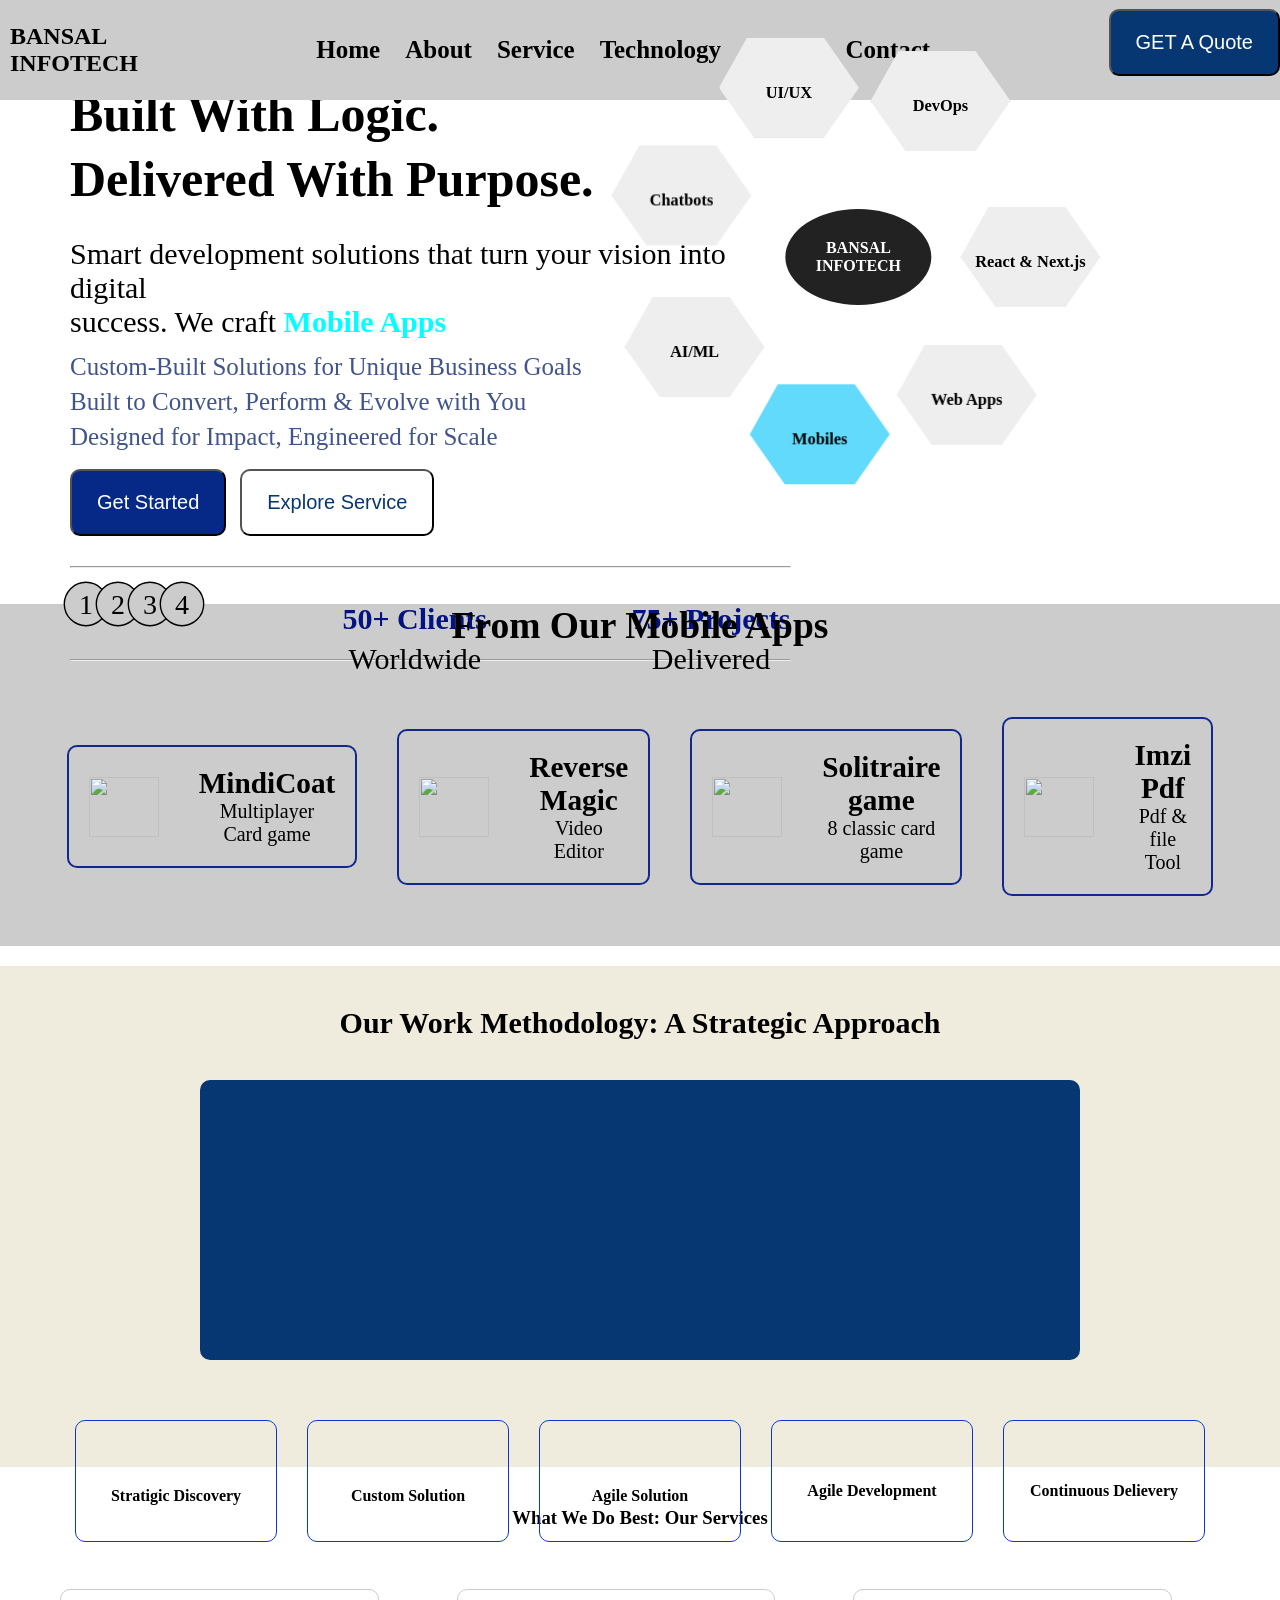
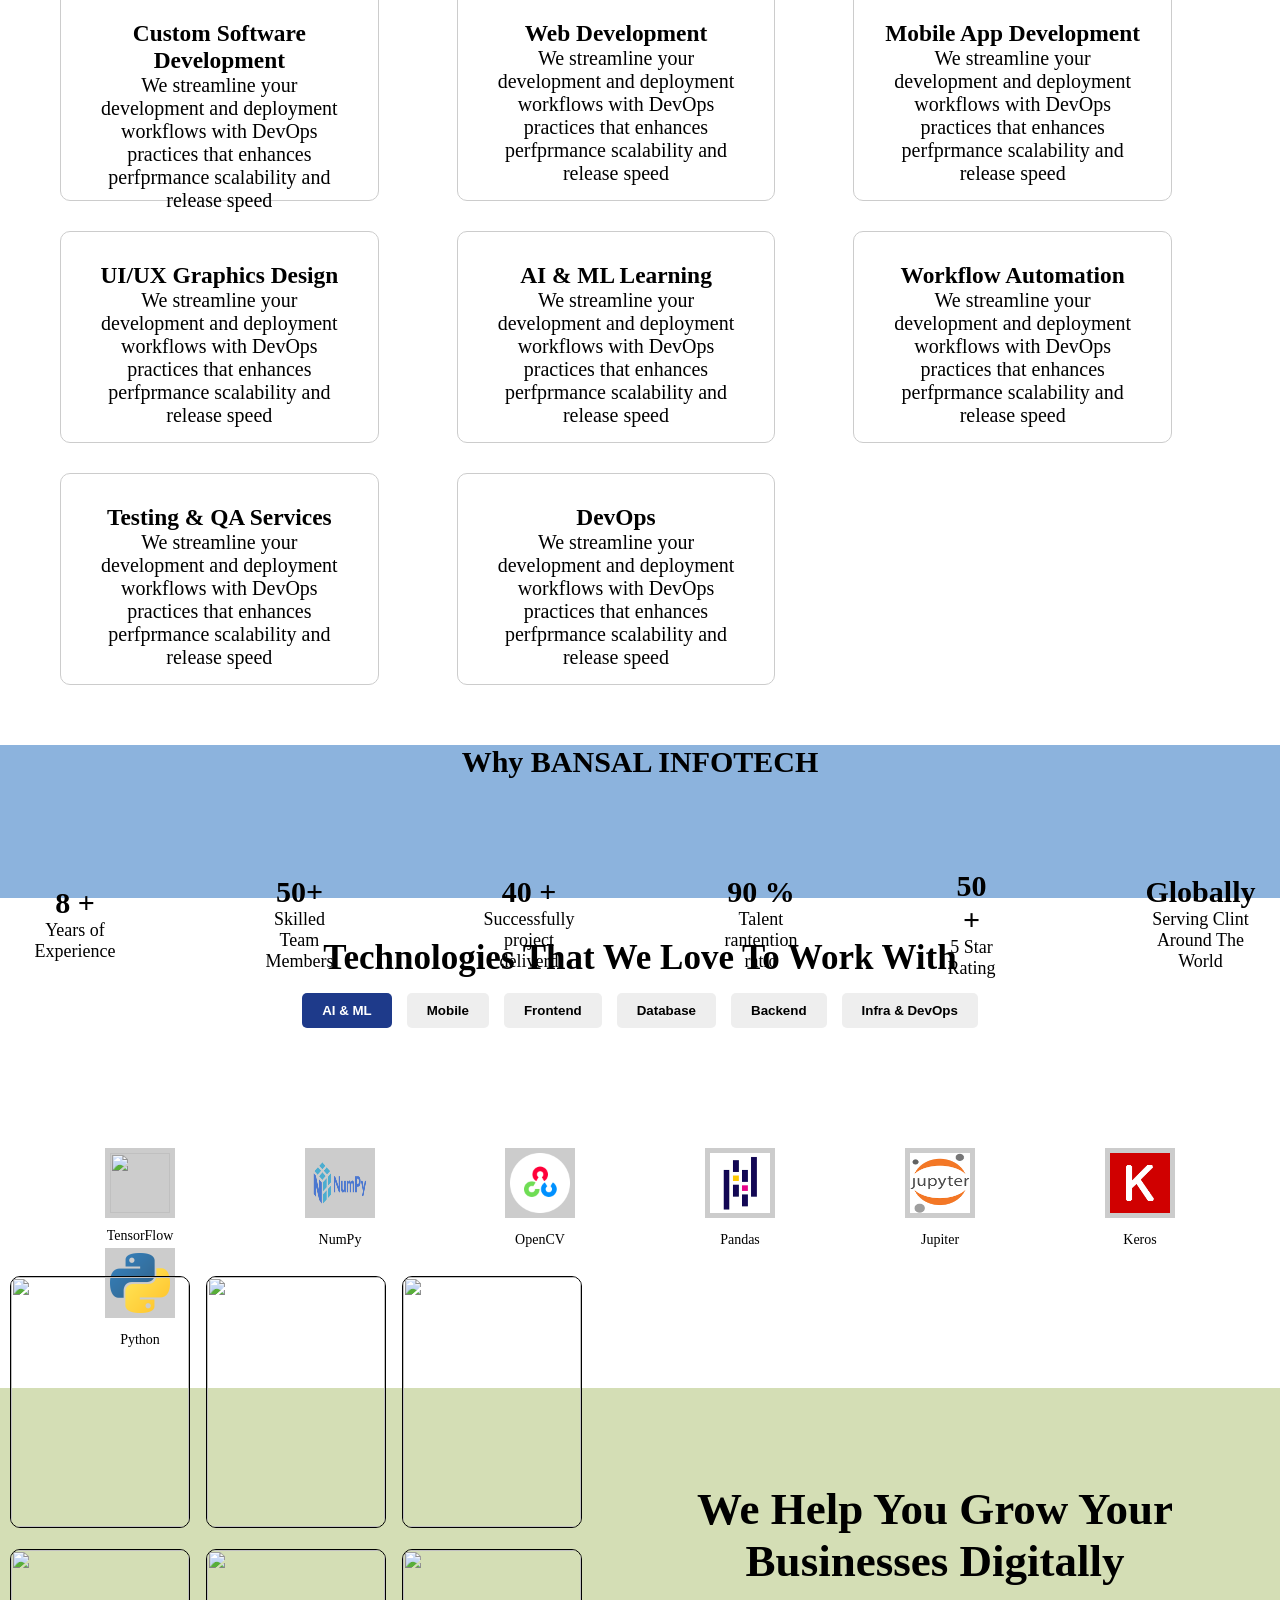
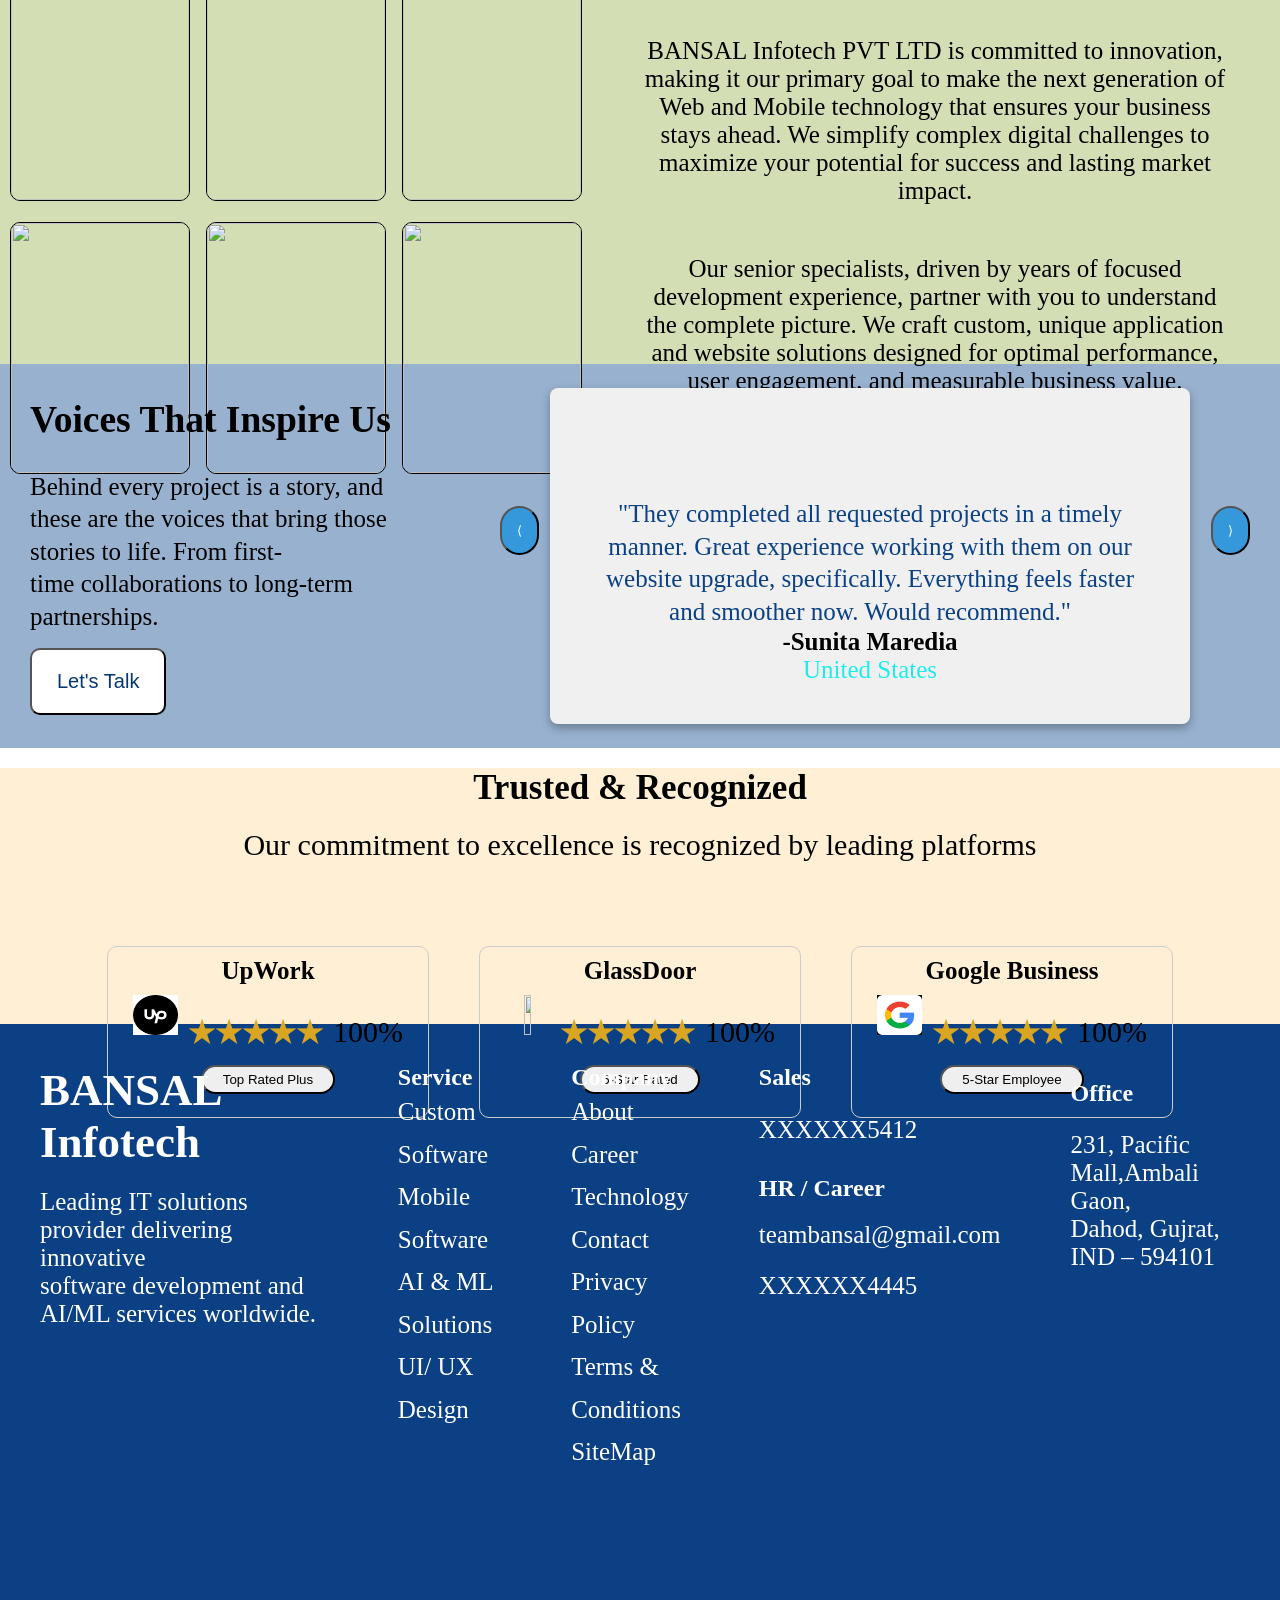
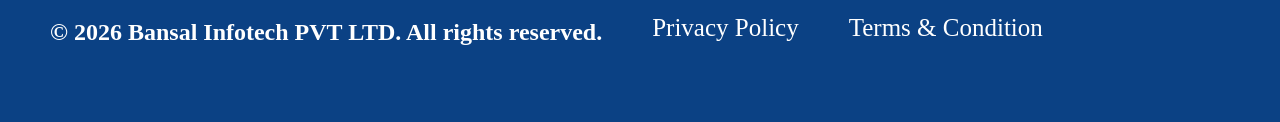
==== index.html @ 148c17d9 "initail project upload" ====
<!doctype html>
<html lang="en">

<head>
    <meta charset="UTF-8" />
    <meta name="viewport" content="width=device-width, initial-scale=1.0" />
    <title>Bansal Infotech</title>
    <link rel="stylesheet" href="style.css" />
    <link rel="stylesheet" href="https://cdnjs.cloudflare.com/ajax/libs/font-awesome/7.0.1/css/all.min.css">
</head>

<body>
    <header>
        <h2>
            BANSAL <br />
            INFOTECH
        </h2>
        <nav class="navbar">
            <a href="#">Home</a>
            <a href="#about">About</a>
            <a href="#service">Service</a>
            <a href="#technology">Technology</a>
            <a href="#career">Career</a>
            <a href="#contact">Contact</a>
        </nav>
        <button class="btn">GET A Quote</button>
    </header>
    <section>
        <section id="home">
        <div class="main">
            <div class="left">
                <h3>Transforming Ideas into Digital Reality</h3>
                <h1>
                    Driven By Key Vision. <br />
                    Built With Logic. <br />
                    Delivered With Purpose.
                </h1>
                <p>
                    Smart development solutions that turn your vision into digital
                    <br />
                    success. We craft <span style="color:aqua; font-weight: bold;" id="ChangeText"> Mobile Apps </span>
                </p>

                <ul>
                    <li> <span> <i class="fa-solid fa-circle-check"></i></span>Custom-Built Solutions for Unique Business Goals</li>
                    <li> <span> <i class="fa-solid fa-circle-check"></i></span>Built to Convert, Perform & Evolve with You</li>
                    <li> <span> <i class="fa-solid fa-circle-check"></i></span>Designed for Impact, Engineered for Scale</li>
                </ul>
                <button class="btn1">Get Started <span><i class="fa-solid fa-arrow-right"></i></span></button>
                <button class="btn2">Explore Service</button>

            <hr>
                <div class="circle">
                    <div class="number">
                        <div class="number-card">1</div>
                        <div class="number-card">2</div>
                        <div class="number-card">3</div>
                        <div class="number-card">4</div>
                    </div>
                    <div class="text-card">
                        <h3>50+ Clients</h3>
                        <p>Worldwide</p>
                    </div>
                    <div class="text-card">
                        <h3>75+ Projects</h3>
                        <p>Delivered</p>
                    </div>

                </div>
            <hr class="full">
            </div>

            <div class="right">
                <div class="logo">BANSAL<br />INFOTECH</div>
                <div class="hex one"> <span><i class="fa-brands fa-react"></i></span> <h3>React & Next.js</h3></div>
                <div class="hex two"> <span><i class="fa-solid fa-code"></i></span> <h3>Web Apps</h3></div>
                <div class="hex three"> <span><i class="fa-solid fa-mobile"></i></span> <h3>Mobiles</h3></div>
                <div class="hex four"><span><i class="fa-brands fa-openai"></i></span> <h3>AI/ML</h3> </div>
                <div class="hex five"> <span><i class="fa-regular fa-comment-dots"></i></span> <h3>Chatbots</h3></div>
                <div class="hex six"> <span><i class="fa-brands fa-figma"></i></span> <h3>UI/UX</h3></div>
                <div class="hex seven"> <span><i class="fa-brands fa-dev"></i></span> <h3>DevOps</h3></div>
            </div>
        </div>
        </section>
        <div class="mobile-app">
            <h1>From Our Mobile Apps</h1>
            <div class="mobile-card">
            <div class="mobile-card-item">
                <img src="https://keylogicinfotech.com/app/mindi-coat/mindi-logo.png" alt="">
                <div >
                    <h3>MindiCoat</h3>
                    <p>Multiplayer Card game</p>
                </div>
            </div>
            <div class="mobile-card-item">
                <img src="https://keylogicinfotech.com/app/reverse-magic/reverse-magic-logo.webp" alt="">
                <div >
                    <h3>Reverse Magic</h3>
                    <p>Video Editor</p>
                </div>
            </div>
            <div class="mobile-card-item">
                <img src="https://keylogicinfotech.com/app/solitaire-world/solitare-world-logo.webp" alt="">
                <div >
                    <h3>Solitraire game</h3>
                    <p>8 classic card game</p>
                </div>
            </div>
            <div class="mobile-card-item">
                <img src="https://keylogicinfotech.com/app/imzipdf/imzipdf-logo.png" alt="">
                <div >
                    <h3>Imzi Pdf</h3>
                    <p>Pdf & file Tool</p>
                </div>
            </div>
            </div>

        </div>
        <div class="work">
            <h2>Our Work Methodology: A Strategic Approach</h2>
            <div class="para">
               
            </div>
            <div class="work-card">
                <div class="work-card-item">
                    <span class="icon"><i class="fa-solid fa-magnifying-glass"></i></span>
                    <h4 class="title">Stratigic Discovery</h4>
                    <p class="desc">We initiate with a goal-oriented approach, defining clear business objectives and collaborating closely with your team to architect a comprehensive project roadmap for measurable success.</p>
                </div>
                <div class="work-card-item">
                    <span class="icon"><i class="fa-solid fa-user-shield"></i></span>
                    <h4 class="title"> Custom Solution</h4>
                    <p class="desc">Our experts create user-centric, tailor-made designs and software architecture that align precisely with your unique specifications and elevate the overall user experience.</p>
                </div>
                <div class="work-card-item">
                    <span class="icon"><i class="fa-regular fa-headphones"></i></span>
                    <h4 class="title"> Agile Solution</h4>
                    <p class="desc">Our experts create user-centric, tailor-made designs and software architecture that align precisely with your unique specifications and elevate the overall user experience.</p>
                </div>
              
                <div class="work-card-item">
                    <span><i class="fa-solid fa-laptop-code"></i></span>
                    <h4>Agile Development</h4>
                     <p class="desc">Our partnership extends beyond launch, offering ongoing technical support, maintenance, and optimization services to ensure sustained performance and continued relevance.</p>
                </div>
                
                
                <!-- <div class="work-card-item">
                    <span><i class="fa-solid fa-scale-balanced"></i></span>
                    <h4> Rigorous Quality</h4>
                    <p class="desc">We integrate continuous and rigorous testing throughout every phase to ensure the solution is robust, secure, and performs flawlessly across all platforms and devices.</p>
                </div> -->
                <div class="work-card-item">
                    <span><i class="fa-solid fa-rocket"></i></span>
                    <h4>Continuous Delievery</h4>
                    <p class="desc">We streamline the launch process to ensure timely, consistent, and smooth deployment of your high-performance application into the live environment.</p>
                </div>  
            </div>

        </div>
        <section id="service">
        <div class="service">
            <h1>What We Do Best: Our Services</h1>
            <div class="service-card">
                <div>
                    <span><i class="fa-solid fa-code"></i></span>
                    <h3>Custom Software Development</h3>
                    <p>We streamline your development and deployment workflows with DevOps practices that enhances perfprmance scalability and release speed </p>
                </div>
                <div>
                    <span><i class="fa-brands fa-dev"></i></span>
                    <h3>Web Development</h3>
                    <p>We streamline your development and deployment workflows with DevOps practices that enhances perfprmance scalability and release speed </p>
                </div>
                <div>
                    <span> <i class="fa-solid fa-mobile"></i></span>
                    <h3>Mobile App Development</h3>
                     <p>We streamline your development and deployment workflows with DevOps practices that enhances perfprmance scalability and release speed </p>
                </div>
                <div>
                    <span><i class="fa-brands fa-figma"></i></span>
                    <h3>UI/UX Graphics Design</h3>
                    <p>We streamline your development and deployment workflows with DevOps practices that enhances perfprmance scalability and release speed </p>
                </div>
                <div>
                    <span><i class="fa-brands fa-openai"></i></span>
                    <h3>AI & ML Learning</h3>
                    <p>We streamline your development and deployment workflows with DevOps practices that enhances perfprmance scalability and release speed </p>
                </div>
                <div>
                    <span><i class="fa-brands fa-whmcs"></i></span>
                    <h3>Workflow Automation</h3>
                     <p>We streamline your development and deployment workflows with DevOps practices that enhances perfprmance scalability and release speed </p>
                </div>
                <div>
                    <span><i class="fa-solid fa-vials"></i></span>
                    <h3>Testing & QA Services</h3>
                    <p>We streamline your development and deployment workflows with DevOps practices that enhances perfprmance scalability and release speed </p>
                    </div>
                <div>
                    <span  <i class="fa-brands fa-docker"></i></span>
                    <h3>DevOps</h3>
                    <p>We streamline your development and deployment workflows with DevOps practices that enhances perfprmance scalability and release speed </p>
                </div>
            </div>
        </div>
        </section>
        <section id="technology">
        <div class="logic">
            <h2>Why BANSAL INFOTECH</h2>
            <div class="logic-card">
                <div class="logic-card-item">
                      <div class="icon">
                    <span><i class="fa-regular fa-calendar"></i></span>
                      </div>
                    <div class="hp">
                    <h3>8 + </h3>
                    <p>Years of Experience</p>
                    </div>
                </div>
                <div class="logic-card-item">
                    <div class="icon">
                    <span><i class="fa-regular fa-circle-user"></i></i></span>
                    </div>
                    <div class="hp">
                    <h3>50+ </h3>
                    <p>Skilled Team Members</p>
                    </div>
                </div class="logic-card-item">
                <div class="logic-card-item">
                    <div class="icon">
                        <span><i class="fa-regular fa-truck"></i></i></span>
                </div>
                    <div class="hp">
                    <h3>40 + </h3>
                    <p>Successfully project deliverd</p>
                </div>
                </div>
                <div class="logic-card-item">
                    <div class="icon">
                    <span><i class="fa-solid fa-gauge-high"></i></i></span>
                    </div>
                    <div class="hp">
                    <h3>90 % </h3>
                    <p>Talent rantention ratio</p>
                </div>
                </div>
                <div class="logic-card-item">
                    <div class="icon">
                    <span><i class="fa-regular fa-star"></i></i></span>
                    </div>
                    <div class="hp">
                    <h3> 50 + </h3>
                    <p>5 Star Rating</p>
                    </div>
                </div>
                <div class="logic-card-item">
                    <div class="icon">
                 <span>   <i class="fa-solid fa-globe"></i>   </span>  
                    </div>
                    <div class="hp">
                     <h3>Globally</h3>
                    <p>Serving Clint Around The World</p>
                    </div>
                </div>
            </div>
        </div>
<div class="tech-section">
  <h2>Technologies That We Love To Work With</h2>
  <!-- Tabs -->
  <div class="tabs">
    <button class="tab active">AI & ML</button>
    <button class="tab">Mobile</button>
    <button class="tab">Frontend</button>
    <button class="tab">Database</button>
    <button class="tab">Backend</button>
    <button class="tab">Infra & DevOps</button>
  </div>
</div>
  <!-- Content area -->
  <div class="tab-content active">
    <div class="grid">
      <div class="item"><img src="https://img.icons8.com/color/1200/tensorflow.jpg"><p>TensorFlow</p></div>
     <div class="item"><img src="./Image/NumPy.png"><p>NumPy</p></div>
      <div class="item"><img src="./Image/OpenCV.png"><p>OpenCV</p></div>
      <div class="item"><img src="./Image/Pandas.png"><p>Pandas</p></div>
       <div class="item"><img src="./Image/Jupiter.png"><p>Jupiter</p></div>
      <div class="item"><img src="./Image/Keras.png"><p>Keros</p></div>
       <div class="item"><img src="./Image/Python.png"><p>Python</p></div>
 </div>
  </div>

<div class="tab-content">
    <div class="grid">    
         <div class="item"><img src="./Image/Ios.png"><p>Ios</p></div> 
         <div class="item"><img src="./Image/Android.png"><p>Android</p></div> 
         <div class="item"><img src="./Image/React.png"><p>React</p></div> 
         <div class="item"><img src="./Image/kotlin.jpg"><p>Kotlin</p></div> 
         <div class="item"><img src="./Image/Swift.jpg"><p>Swift</p></div> 
         <div class="item"><img src="./Image/Flutter.png"><p>Flutter</p></div> 
</div>
</div>

  <div class="tab-content">
    <div class="grid">
    <div class="item"><img src="./Image/HTML.jpg"><p>HTML</p></div>
    <div class="item"><img src="./Image/React.png"><p>React</p></div>
      <div class="item"><img src="./Image/Tailwindcss.png"><p>TailWind CSS</p></div>
      <div class="item"><img src="./Image/TS.png"><p>TypeScript</p></div>
      <div class="item"><img src="./Image/Vue.png"><p>Vue</p></div>
      <div class="item"><img src="./Image/Angular.webp"><p>Angular</p></div>
      <div class="item"><img src="./Image/Bootstrap.jpg"><p>BootStrap</p></div>
       <div class="item"><img src="./Image/javascript.png"><p>JavaScript</p></div>
      <div class="item"><img src="./Image/Jquery.png"><p>JQuery</p></div>
      <div class="item"><img src="./Image/Nextjs.png"><p>Nextjs</p></div>
    </div>
  </div>
    
 <div class="tab-content">
    <div class="grid"> 
      <div class="item"><img src="./Image/MongoDB.png"><p>MongoDB</p></div>
      <div class="item"><img src="./Image/Mysql.jpg"><p>Mysql</p></div>
      <div class="item"><img src="./Image/Firebase.png"><p>Firebase</p></div>
      <div class="item"><img src="./Image/Postgrel.jpg"><p>PostGrel</p></div>
    </div>
</div>
    

 <div class="tab-content">
    <div class="grid">    
         <div class="item"><img src="./Image/Express.png"><p>Express</p></div> 
         <div class="item"><img src="./Image/Node.png"><p>Node</p></div> 
         <div class="item"><img src="./Image/Python.png"><p>Python</p></div> 
         <div class="item"><img src="./Image/Flask.png"><p>Flask</p></div> 
         <div class="item"><img src="./Image/Laravel.png"><p>Laravel</p></div> 
         <div class="item"><img src="./Image/Php.png"><p>Php</p></div> 
</div>
</div>

 <div class="tab-content">
    <div class="grid">
     
      <div class="item"><img src="./Image/AWS.png"><p>AWS</p></div>
      <div class="item"><img src="./Image/Docker.png"><p>Docker</p></div>
      <div class="item"><img src="./Image/github.png"><p>GitHub</p></div>
      <div class="item"><img src="./Image/Google.png"><p>Google Cloud</p></div>
       <div class="item"><img src="./Image/cicd.png"><p>CI/CD</p></div>
</div>
  </div>
  </div>
        </section>
<section id="about">
        <div class="about">
      
            <div class="about-left">
                <div class="gallery">
                    <div class="gallery-1">
                        <img src="https://cdn.pixabay.com/photo/2020/05/17/20/27/street-5183453__480.jpg" alt="">
                    </div>
                    <div class="gallery-1">
                        <img src="https://cdn.pixabay.com/photo/2020/05/17/20/27/street-5183453__480.jpg" alt="">
                    </div>
                    <div class="gallery-1">
                        <img src="https://cdn.pixabay.com/photo/2020/05/17/20/27/street-5183453__480.jpg" alt="">
                    </div>
                    <div class="gallery-1">
                        <img src="https://cdn.pixabay.com/photo/2020/05/17/20/27/street-5183453__480.jpg" alt="">
                    </div>
                    <div class="gallery-1">
                        <img src="https://cdn.pixabay.com/photo/2020/05/17/20/27/street-5183453__480.jpg" alt="">
                    </div>
                    <div class="gallery-1">
                        <img src="https://cdn.pixabay.com/photo/2020/05/17/20/27/street-5183453__480.jpg" alt="">
                    </div>
                    <div class="gallery-1">
                        <img src="https://cdn.pixabay.com/photo/2020/05/17/20/27/street-5183453__480.jpg" alt="">
                    </div>
                    <div class="gallery-1">
                        <img src="https://cdn.pixabay.com/photo/2020/05/17/20/27/street-5183453__480.jpg" alt="">
                    </div>
                    <div class="gallery-1">
                        <img src="https://cdn.pixabay.com/photo/2020/05/17/20/27/street-5183453__480.jpg" alt="">
                    </div>
                    
                </div>
            </div>
            <div class="about-right">
                <div class="about-text">
                    <h2>We Help You Grow Your Businesses Digitally</h2>
                    <p>BANSAL Infotech PVT LTD is committed to innovation, making it our primary goal to make the next generation of Web and Mobile technology that ensures your business stays ahead. We simplify complex digital challenges to maximize your potential for success and lasting market impact.</p>

<p> Our senior specialists, driven by years of focused development experience, partner with you to understand the complete picture. We craft custom, unique application and website solutions designed for optimal performance, user engagement, and measurable business value.</p>
                    <button class="btn1"> Our Current Openning <i class="fa-solid fa-arrow-right"></i></button>
                    <button class="btn2"> <i class="fa-regular fa-file-lines"></i> Get A Quotes</button>
                </div>
            </div>
        </div>
</section>
        <div class="feedback">
            <div>
                <h1>Voices That Inspire Us</h1>
                <p>Behind every project is a story, and these are the voices that bring those stories to life. From first- <br>time collaborations to long-term partnerships.</p>
                <button class="btn2">Let's Talk</button>
            </div>
            <div>


<div class="testimonial-container">
  <button class="prev">⟨</button>
  
  <div class="testimonial">
    <span><i class="fa-regular fa-clone"></i></span>
    <p>"They completed all requested projects in a timely manner.
         Great experience working with them on our website upgrade, 
         specifically. Everything feels faster and smoother now. Would recommend."
        </p>
    <h4>-Sunita Maredia</h4>
<span>United States</span>
  </div>
  <div class="testimonial">
    <span><i class="fa-regular fa-clone"></i></span>
    <p>"The team at BANSAL INFOTECH PVT LTD is a very professional and efficient team that's 
        able to produce high quality products and solutions across different platforms and needs.
         Their technical depth makes them a valuable partner for complex projects."
        </p>
    <h4>- Rizwan Ali</h4>
<span>United Kingdom</span>
  </div>
  <div class="testimonial">
    <span><i class="fa-regular fa-clone"></i></span>
    <p>"Very satisfied with their work quality and speed.
         They understood our requirements clearly and executed them well. 
         The final product exceeded our expectations for performance and user experience."
        </p>
    <h4>- Hasnain Sunesara</h4>
<span>United Stated Emirates</span>
  </div>
  <div class="testimonial">
    <span><i class="fa-regular fa-clone"></i></span>
    <p>"Great to work with and super efficient and detailed in the end product.
         They have a clear dedication to quality assurance,
          delivering a final solution that has significantly streamlined our internal processes."
        </p>
    <h4>-Alishah Momin </h4>
<span>Dubai</span>
  </div>
  
  <button class="next">⟩</button>
</div>
    </div>
        </div>

        <div class="trust">
            <h1>Trusted & Recognized</h1>
            <p>Our commitment to excellence is recognized by leading platforms</p>
            <div class="believe">
                <div class="trust-card">
                    <h3>UpWork <span><a href="https://www.upwork.com"><i class="fa-solid fa-up-right-from-square"></i></a></span></h3>
                    <div class="box3">
                        <img src="[data-uri]" alt="">
                        <p class="rating"> ★★★★★</p>
                        <p>100%</p>
                    </div>
                     <button>Top Rated Plus</button>
                 </div>
                <div class="trust-card">
                    <h3>GlassDoor <span><a href="https://www.glassdoor.com"><i class="fa-solid fa-up-right-from-square"></i></a></span></h3>
                    <div class="box3">
                       <img src="https://encrypted-tbn0.gstatic.com/images?q=tbn:ANd9GcTXp9xBZmbXbbutCWtzvmLdE7F0h85KvQ4WBg&s" alt="">
                        <p class="rating"> ★★★★★</p>
                        <p>100%</p>
                    </div>
                     <button>5-Star Rated </button>
                 </div>
                <div class="trust-card">
                    <h3>Google Business <span><a href="https://www.googlebusiness.com"><i class="fa-solid fa-up-right-from-square"></i></a></span></h3>
                    <div class="box3">
                       <img src="[data-uri]" alt="">
                        <p class="rating"> ★★★★★</p>
                        <p>100%</p>
                    </div>
                     <button>5-Star Employee</button>
                 </div>
                

            </div>
        </div>
    </section>

    <div class="modalDiv">
        <h2>Enquire Now  <span>&times;</span></h2>
        <form action="">
            <div>
            <label for="">Name: </label>
            <input type="text" placeholder="Enter Your Name">
            </div>
            <div>
            <label for="">Email: </label>
            <input type="text" placeholder="Enter Your Email">
            </div>
            <div>
            <label for="">Mobile: </label>
            <input type="text" placeholder="Enter Your Mobile">
            </div>
            <div>
     <label for="servive">Choose a Service:</label>
  <select name="service" id="service"> 
    <option value="services">Choose A  services</option>
    <option value="Web Development">Web development</option>
    <option value="App Development">Mobile development</option>
    <option value="UI/UX Design">UI/UX Design</option>
    <option value="DevOps">DevOps</option>
    <option value="Automation">Automation Service</option>
    <option value="Testing">QA & Testing</option>
    <option value="AI?ML">AI/ML Solutions</option>
  </select>
            </div> 
            <div class="text">
               <label for="w3review">Enter Your Message *</label>
               <textarea name="" id="" rows="6" cols="70"  >Tell Me about your project or query</textarea>
               </div>
              <div>
                <input class="submit" type="submit" submit>
            </div>
            
        </form>
    </div>
    <footer>
        <section id="contact">
     <div class="box1">
        <div >
            <h1>BANSAL <br>Infotech</br></h2>
            <p>Leading IT solutions provider delivering innovative <br> software development and AI/ML services worldwide.</p>

            
                <span> <a href="https://www.linkedin.com/feed/"> <i class="fa-brands fa-linkedin"></i></a> </span>
                <span> <a href="https://www.facebook.com/"> <i class="fa-brands fa-instagram"></i></a> </span>
                <span> <a href="https://www.instagram.com/"> <i class="fa-brands fa-facebook"></i></a> </span>
                
            
           
        </div>
        <div >
            <h2>Service</h2>
            <ul>
                <li> <a href="#">Custom Software</a></li>
                <li> <a href="#">Mobile Software</a></li>
                <li> <a href="#"> AI & ML Solutions</a></li>
                <li> <a href="#">UI/ UX Design </a></li>
            </ul>
        </div >
        <div >
            <h2>Company</h2>
              <ul>
                <li> <a href=""> About</a>  </li>
                <li> <a href=""> Career</a>  </li>
                <li> <a href=""> Technology</a>  </li>
                <li> <a href=""> Contact</a>  </li>
                <li> <a href=""> Privacy Policy</a>  </li>
                <li> <a href=""> Terms & Conditions</a>  </li>
                <li> <a href=""> SiteMap</a>  </li>
              
            </ul>
        </div>
        <div >
            <h2>Sales</h2>
              <ul>
                <li><span><i class="fa-regular fa-envelope"></i></span> <a href=""infotech@gmail.com</a></li>
                <li><span> <i class="fa-solid fa-phone"></i></span> <a href="">XXXXXX5412</a></li>
            </ul>
            <h2> <span><i class="fa-regular fa-circle-user"></i></span> HR / Career</h2>
             <ul>
                <li><span><i class="fa-regular fa-envelope"></i></span> <a href="">teambansal@gmail.com</a></li>
                <li><span> <i class="fa-solid fa-phone"></i></span> <a href="">XXXXXX4445</a></li>
            </ul>
        
        </div>
        <div >
            <h2><span><i class="fa-solid fa-location-crosshairs"></i></span> Office</h2>
            <p>231, Pacific Mall,Ambali Gaon, <br> Dahod, Gujrat, <br> IND – 594101</p>
              
        </div>
     </div>
    
     <div class="box2">
        <div>
            <h2>&copy 2026 Bansal Infotech PVT LTD. All rights reserved.</h2>
         
            <p>Privacy Policy</p>
            <p>Terms & Condition</p>
           
        </div>
        </div>
        </section>
    </footer>
<script src="app.js">
    
</script>
</body>

</html>
---- style.css ----
* {
    margin: 0;
    padding: 0;
}

header{
    position: fixed;
   top: 0px;
    width: 100%;
    height: 80px;
    background: #ccc;
    display: flex;
    justify-content: space-between;
    align-items: center;
    padding: 10px;
    
}

nav{
   display: flex;
   gap: 25px;
   color: #000;
}
nav a {
    text-decoration: none;
    color: #000;
     font-size: 25px;
     font-weight: 700;
}

header button {
    margin-top: -15px;
    padding: 20px 25px ;
     margin-right: 10px;
     border-radius: 10px;
     color: #fff;
     font-size: 20px;
     background-color: #063773;
}

.main {
    
    height: 30vw;
    padding: 10px;
    display: flex;
    justify-content:space-between;
    gap: 30px;
   align-items: center;
   margin: 100px;
  
}
.left{
    margin: -40px;
   
}
.left h3 {
    margin-top: 40px;
    font-size: 30px;
    color: rgb(4, 19, 131);
    
}
.left h1 {
   
    font-size: 50px;
    line-height: 1.3;
}
.left p{
    margin-top: 25px;
    font-size: 30px;
}
.left p span {
    
    color: rgb(74, 177, 177);
}
.left ul {
    list-style-type: none;
    line-height: 1.4;
    margin-top: 10px;
    font-size: 25px;
    color: #42558b;
}
 .btn1 {
    padding: 20px 25px ; 
     margin-right: 10px;
     border-radius: 10px;
     color: #fff;
     font-size: 20px;
     background-color: rgb(6, 41, 135);
}
.btn2{
    padding: 20px 25px ; 
     margin-right: 10px;
     border-radius: 10px;
     color: #063773;
     font-size: 20px;
     background-color: #fff;

}
.btn1:hover{
    background:rgb(5, 175, 175);
    color: #fff;
    transform: scale(1.05);
    transition: transform 0.3s ease;
}
.btn2:hover{
    padding: 20px 25px ; 
     margin-right: 10px;
     border-radius: 10px;
     color: #fff;
     font-size: 20px;
     background-color: rgb(6, 41, 135);
}
hr{
    margin-top: 30px;
    border:0.5 solid  #ccc;
}

.circle {
    margin-top: 10px;
    height: 4vw;
    display: flex;
    justify-content: space-between;
    align-items: center;
    font-size: 20px;
    line-height: 0.5;
} 
.circle .number{
    display: flex;
}
.number-card{
    background:#ccc;
    border: 0.5px solid;
    height: 30px;
    width: 30px;
    display: flex;
    justify-content: center;
    align-items: center;
    border-radius: 50%;
   transform: scale(1.4);
}
.text-card {
    margin-top: 30px;
    text-align: center;
}
.right {
      position: relative;
      width: 400px;
      height: 400px;
      margin-top: 150px;
      
    }

    .logo {
      position: absolute;
      top: 20%;
      left: 20%;
      transform: translate(-50%, -50%);
      background: #222;
      color: #fff;
      padding: 30px;
      border-radius: 50%;
      text-align: center;
      font-weight: bold;
    }

    .hex {
      width: 120px;
      height: 80px; 
      background: #e9e2e2; 
       box-shadow: 0px 0px 10px 10px #ccc;
      position: absolute;
      clip-path: polygon(20% 0%, 75% 0%, 100% 50%, 
                         75% 100%, 25% 100%, 0% 50%);
      display: flex;
      flex-direction: column;
      align-items:center;
      justify-content:center;
      font-size: 14px;
      text-align: center;
      margin-top: 30px;
      padding: 10px;
      gap: 10px;
       transition: transform 0.3s ease;
    }
         
    .hex span {
        font-size: 25px;
    }
 
.hex.one:hover {background: #3498db;};
 .hex.two:hover {background: #eab559;}
 .hex.three:hover {background: purple; }
 .hex.four:hover {background: red; }
 .hex.five:hover{background :gold; }
 .hex.six:hover  {background-color:rgb(143, 199, 14);}
 .hex.seven:hover { background-color:rgb(8, 91, 192);}
    .hex.one   { transform: rotate(0deg)   translate(180px) rotate(0deg); }
    .hex.two   { transform: rotate(50deg)  translate(180px) rotate(-50deg); }
    .hex.three { transform: rotate(100deg) translate(180px) rotate(-100deg); }
    .hex.four  { transform: rotate(150deg) translate(180px) rotate(-150deg); }
    .hex.five  { transform: rotate(200deg) translate(180px) rotate(-200deg); }
    .hex.six   { transform: rotate(250deg) translate(180px) rotate(-250deg); }
    .hex.seven { transform: rotate(300deg) translate(180px) rotate(-300deg); }


.mobile-app {
    font-size: 25px;
    text-align: center;
    background: #ccc;
    margin-top: 20px;
   
}

.mobile-card{
    display: flex;
    justify-content: center;
    align-items: center;
    gap: 40px;
    padding: 50px;
    margin: 20px;
}
.mobile-card-item{
    display: flex;
    justify-content: center;
    align-items: center;
    border: 2px solid rgb(18, 40, 140);
    border-radius: 10px;
   padding: 20px;
   gap: 40px;
    
}
.mobile-card-item img {
    height: 60px;
    width: 70px;
}
.mobile-card-item p {
    font-size: 20px;
}




.work {
    background-color: #efecde;
    height: 36vw;
    margin-top:20px;
    padding: 20px;
}
.work h2 {
    font-size: 30px;
    text-align: center;
    margin-top: 20px;
}
 .para {
    height: 280px ;
    width:auto;
   margin: 180px;
    margin-top: 40px;
    margin-bottom: 40px;
    border-radius: 10px;
    background-color: #063773;
    visibility: visible;
    overflow: visible;
    color: #fff;
    
}
.work-card {
    display: flex;
    justify-content: center;
    align-items: center;
    gap: 30px;
   
}

.work-card :hover {
    background-color: #063773;
    color: #fff;
    transform: scale(1.09);
}
.work-card-item{
    border: 1px solid rgb(11, 56, 201);
    height: 120px;
    width: 200px;
    display: flex;
    flex-direction: column;
    justify-content: center;
    align-items: center;
 gap: 20px;
    margin-bottom: 50px;
    margin-top: 20px;
    border-radius: 10px;
    position: relative;
   
}

.desc {
display: none;

}

.work-card-item span {
   
    font-size: 30px;
    color: aqua;
}

.service  h1 {
   margin-top: 40px;
    text-align: center;
}
.service-card {
    display: grid;
    grid-template-columns: repeat(3,1fr);
    justify-content: center;
    align-items: center;
    margin: 60px;
    gap: 30px;
}


.service-card div{
    height: 150px;
    width: 70%;
    border: 1px solid #ccc;
    padding: 30px;
   border-radius: 10px;
    text-align: center;
    font-size: 20px;
    
}
.service-card  :hover {
     
    background: #c0c7cf;
    transform: scale(1.05);
} 
.service-card div  span {
    font-size: 40px;
}

.logic{
    height: 12vw;
    background-color: rgb(140, 179, 221);
    margin-top: 40px;
   
}
.logic h2{
    text-align: center;
   margin-top: 30px;
    font-size: 30px;
}
.logic-card{
    display: flex;
    justify-content: center;
    margin-top: 20px;

}
.logic-card-item{
    display: flex;
    gap: 10px;
    padding: 30px;
    margin: 40px;
    font-size: 18px;
    text-align: center;
}
.icon{
    font-size: 30px;
    align-items: center;
    margin-top: 10px;
    color: rgb(65, 191, 191);
}
 .hp {
    display: flex;
    justify-content: center;
    flex-direction: column;
    text-align: center;
}
.hp  h3 {
    font-size: 30px;
}
      .tech-section {
  text-align: center;
  padding: 40px;
}
 .tech-section {
  text-align: center;
  padding: 40px;
}
.tech-section h2{
    font-size: 35px;
}

.tabs {
  display: flex;
  justify-content: center;
  gap: 15px;
  margin-bottom: 20px;
}

.tab {
  padding: 10px 20px;
  border: none;
  background: #eee;
  cursor: pointer;
  border-radius: 5px;
  font-weight: bold;
}

.tab.active {
  background: #1e3a8a;
  color: #fff;
}

.tab-content {
  display: none;
}

.tab-content.active {
  display: block;
}

.grid {
  display: grid;
  grid-template-columns: repeat(6, 1fr);
  text-align: center;
  margin-top: 20px;
  padding: 40px;
}

.item img {
    background-color:  #ccc;
    padding: 5px;
  width: 60px;
  height: 60px;
}

.item p {
  margin-top: 10px;
  font-size: 14px;
}

.about {

    height: 45vw;
    width:100%;
     background: #d4deb5;
     display: flex;
     justify-content: center;
     align-items: center;
}


.about-left{
    width: 50%;
    
}
.gallery{
    display: grid;
    grid-template-columns: repeat(3, 1fr);
    justify-content: center;
    align-items: center;
    gap: 18px; 
    padding: 10px;
}
.gallery-1  img{
    height: 250px;
    width: 100%;
    border: 1px solid ;
    border-radius: 10px;
    transition: transform 0.4s ease;
}
.gallery-1 img:hover {
    transform: scale(1.08);
}
.about-right {
    height: 38vw;
    width: 50%;
    padding: 50px;
}
.about-text{
    text-align: center;
    margin-top: 50px;
}
.about-text h2 {
    font-size: 45px;
}
.about-text p {
    margin-top: 50px;
    font-size: 25px;
}

button {
    margin-top: 50px;
  
}
.feedback {
    height: 30vw;
    background-color: #97b1cf;
    display: flex;
    align-items: center;
    justify-content: space-between;
}
.feedback div{
    margin: 30px;
    font-size: 25px;
}
.feedback div p{
    margin-top: 30px;
    line-height: 1.3;

}
.trust {
    height: 20vw;
    background: papayawhip;
    text-align: center;
    
}
.trust h1 {
    font-size: 35px;
    margin-top: 20px;
}
.trust  p {
    margin-top: 20px;
    font-size: 30px;

}
.believe{
   height: 300px;
   margin-top: 10px;
    display: flex;
    justify-content: center;
    align-items: center;
    gap: 50px;
}
 .trust-card{
   
    margin-top: 20px;
    height: 150px;
    width: 300px;
    border: 1px solid  #ccc;
    padding: 10px;
    border-radius: 10px ;
    
}
.trust-card:hover{
    border: 2px solid ;
    box-shadow:  5px 5px 8px #ccc;
    transition: transform 0.4s ease;
}
.trust-card h3{
    font-size: 25px;
   
}
.trust-card span{
  
  
    font-size: 20px;
}

.trust-card .box3 .rating{
    color: goldenrod;
    font-weight: bold;
}
.box3{
    margin-top: 10px;
    display: flex;
    justify-content: center;
    text-align: center;
   gap: 10px;
    font-size: 25px;
}

 button{
    margin-top: 15px;
    padding: 5px 20px ;
    border-radius: 20px;
}
.believe .trust-card .box3 img{
    width: 15%;
     height:40px ;
}

.testimonial-container {
  position: relative;
  width: 700px;
  margin: auto;
position: relative;
  text-align: center;
}

.testimonial {
 display: none;/* hide all by default */
  background: #f0f0f0;
  padding: 40px;
  border-radius: 8px;
  box-shadow: 0 4px 10px rgba(0,0,0,0.3);
  font-size: 20px;
}
.testimonial   p {
    color: #0b4184;
}

.testimonial i{
    display: flex;
    justify-content: start;
    font-size: 25px;
    align-items: start;
    position: static;
    margin-top: 40px;
}
.testimonial span{
    color: rgb(30, 236, 236);
}

.testimonial.active {
  display: block; /* show only active testimonial */
}

button.prev, button.next {
  position: absolute;
  top: 45%;
  transform: translateY(-100%);
  background: #3498db;
  color: #fff;
  padding: 15px;
  cursor: pointer;
}

button.prev { left: -20px; }
button.next { right: -30px; }

.modalDiv {
  position: fixed;
  left: 50%;
  transform: translate(-50%,-50%);
    width: 600px;
    height: 600px;
    top:-1000px;
    background: #fff;
    box-shadow: 0px 0px 10px 2px #ccc;
    transition: 0.5s;
    }
    .modalDiv h2{
        margin-top: 10px;
        text-align: center;
    }
    form div{
        padding: 15px;
        display: flex;
        font-size: 25px;
        align-items: center;
        border-radius: 8px; 
    }
    form div input{
        width: 100%;
        padding: 15px;
        outline: none;
    }
    form div input:focus{
        border-color: #3498db; /* border color change */
  box-shadow: 0 0 8px rgba(52,152,219,0.6); /* glow effect */
        
}
select {
    padding: 15px;
    width: 100%;
}
.text  textarea{
    padding: 10px 40px;
    font-size: 15px;
}
    .modalDiv h2 span {
        position: absolute;
        right: 10px;
        cursor: pointer;
    }
.submit {
    background: #0b4184;
    color: #fff;
}
footer {
     display: flex;
     align-items: center;
    padding: 10px;
    background-color: #0b4184;
    flex-direction:column;
    color: #fff;
}
footer .box1{
     display: flex;
     justify-content: space-evenly;
     
    padding: 10px;
    flex-direction: row;
    gap: 30px;

}
footer div {
    padding: 20px;
}
footer div h1{
    font-size: 45px;
    font-weight: bold;
}

footer div p {
    margin-top: 20px;
    font-size: 25px;
    margin-bottom: 30px;
}
footer div span {
    font-size: 40px; 
}

footer div span a{
    color:#fff;
}
footer div span a:link:hover{
    color: aqua;
}
footer div ul {
    list-style-type: none;
    font-size: 25px;
   
}
footer div ul li a {
    text-decoration: none;
    font-size: 25px;
    line-height: 1.7;
    color: #fff;
}
footer div ul li a:hover {
    color: rgb(38, 232, 232);  
}
  
.box2 div{
    margin-top: 50px;
    display: flex;
    flex-direction: row;
    align-items: center;
    gap: 50px;
    
    
}
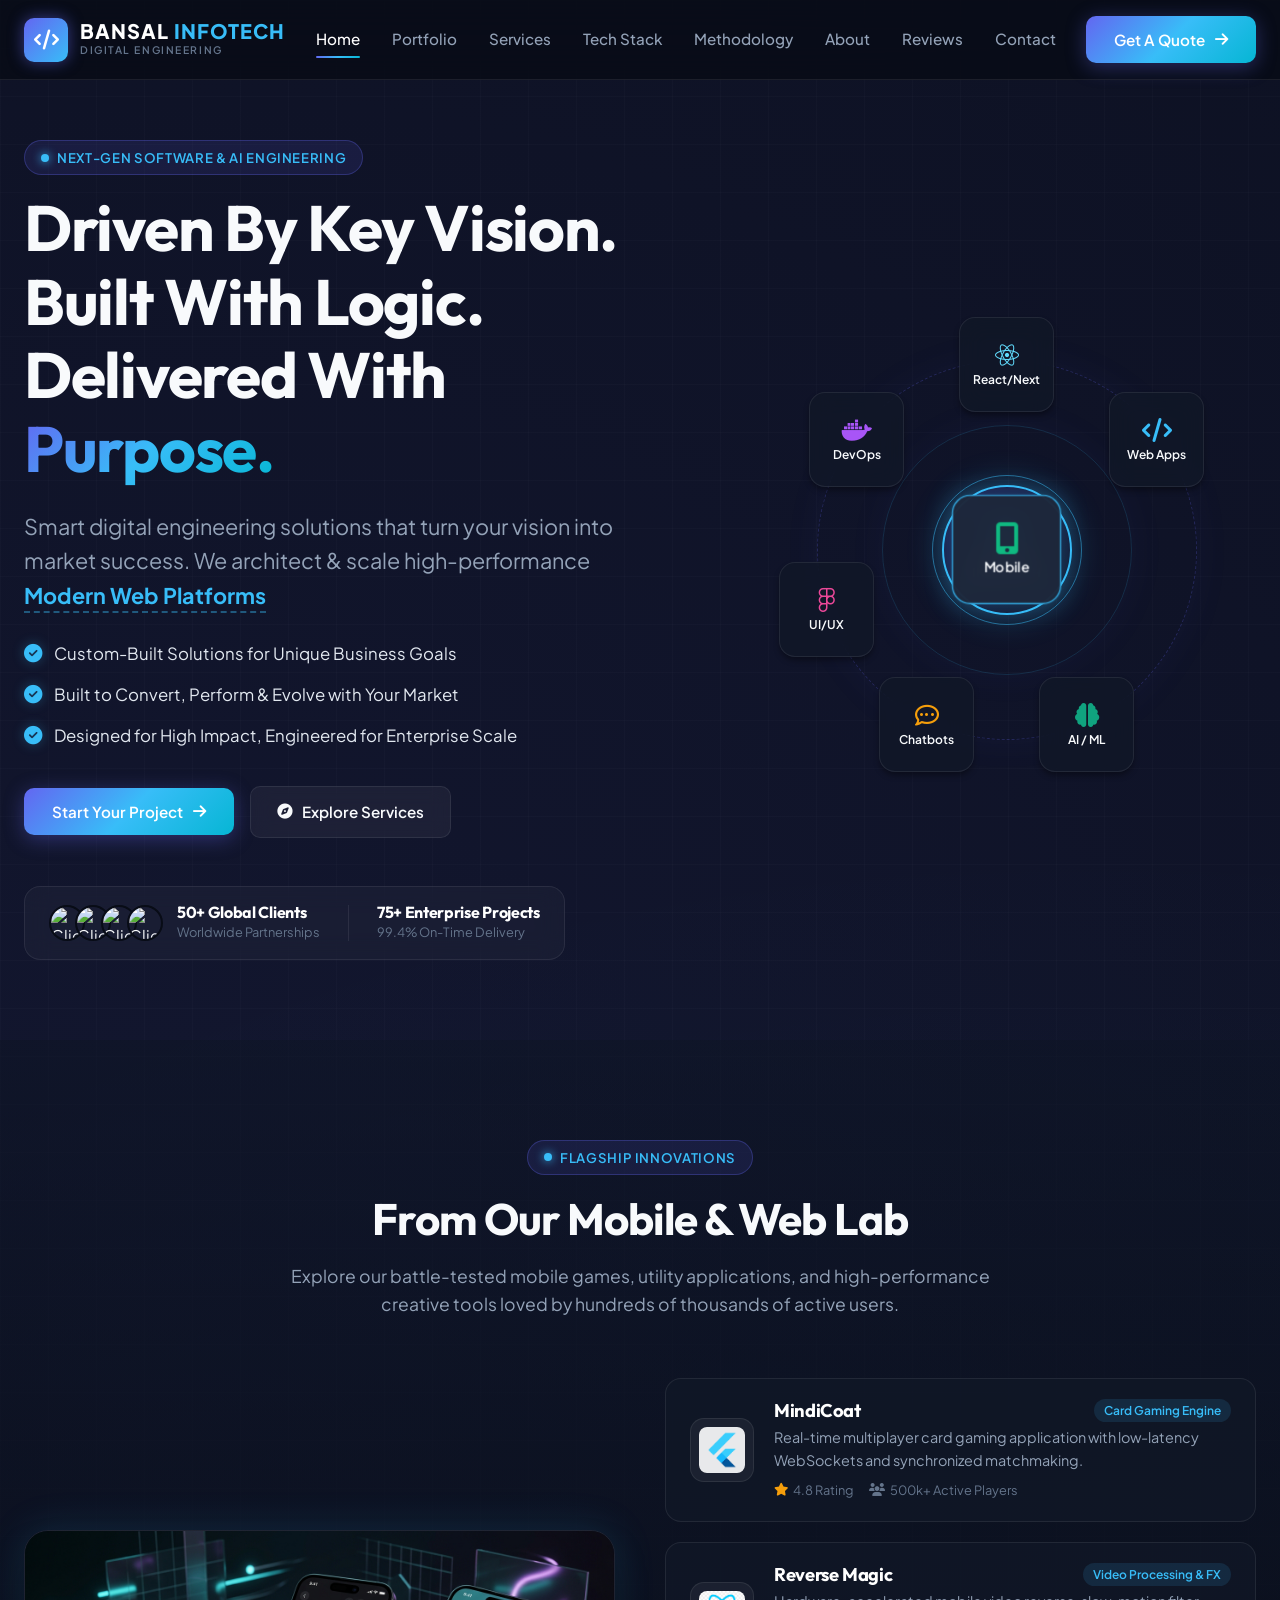
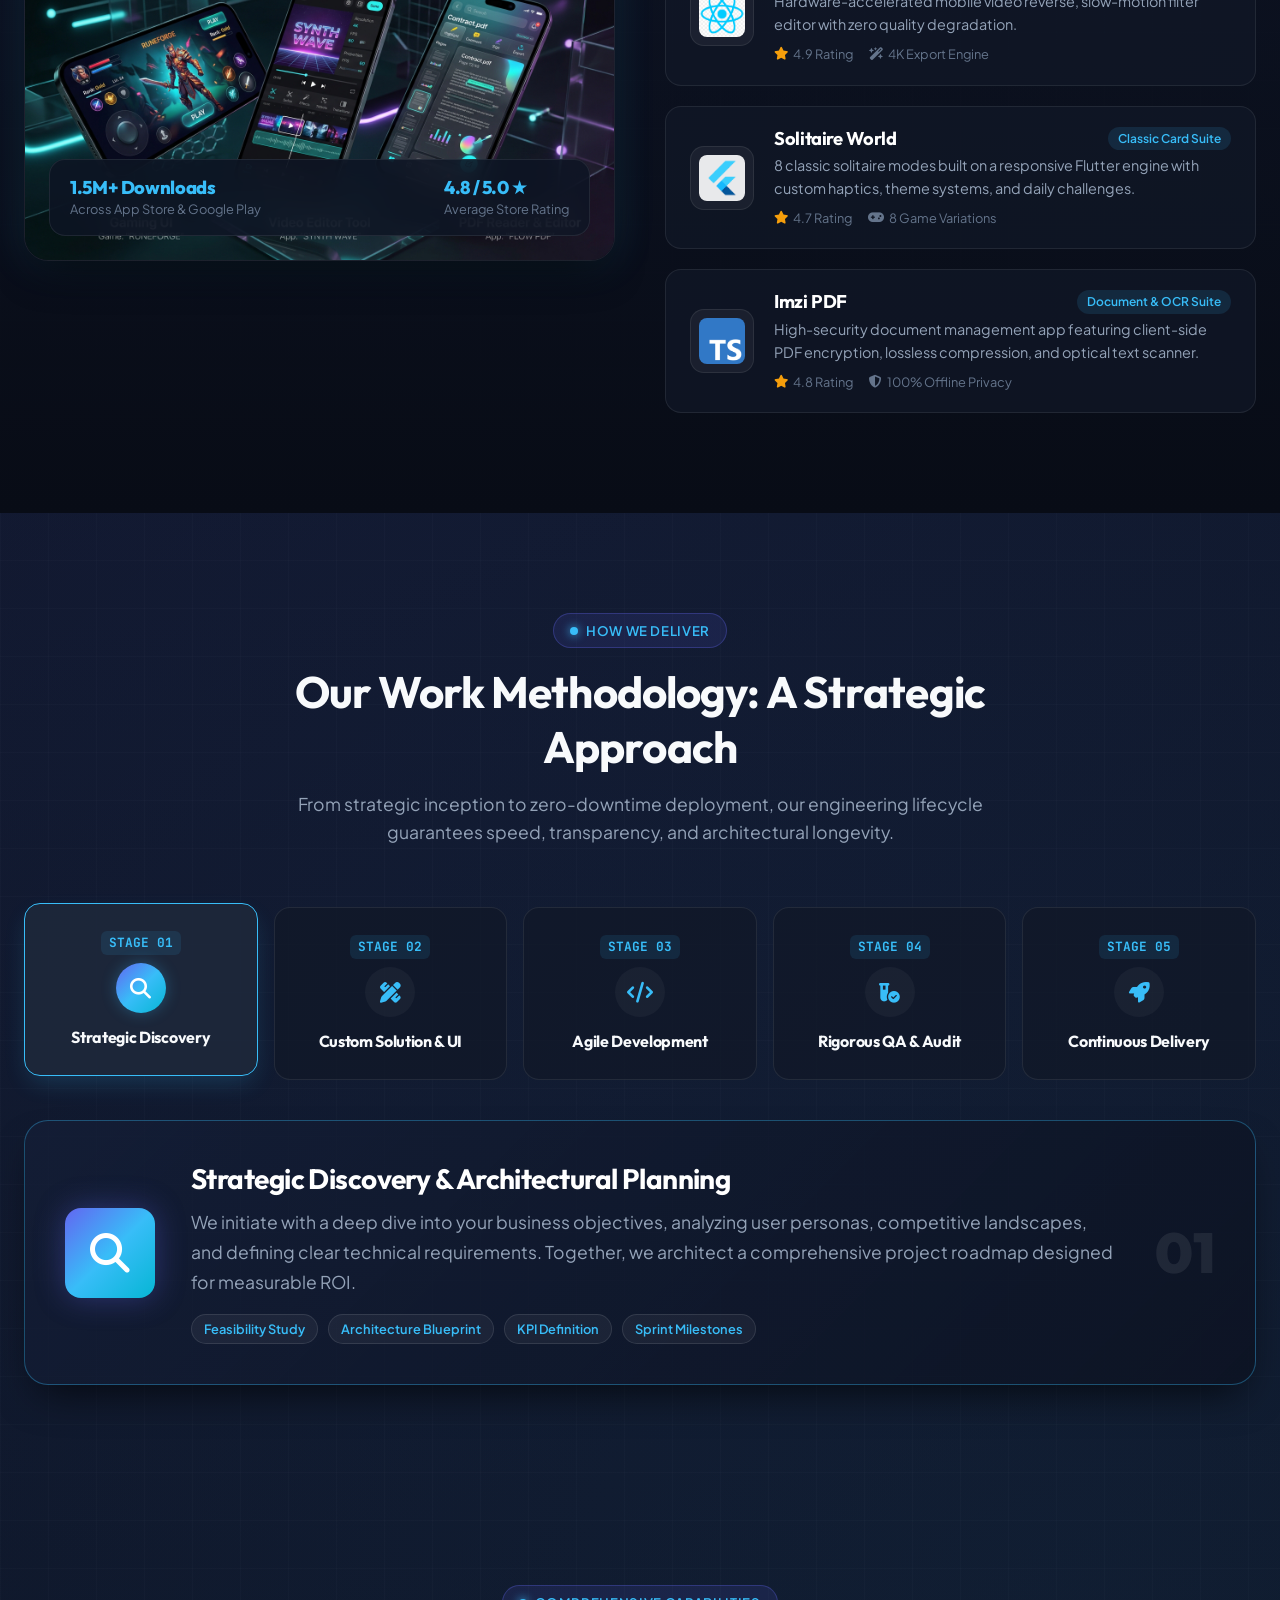
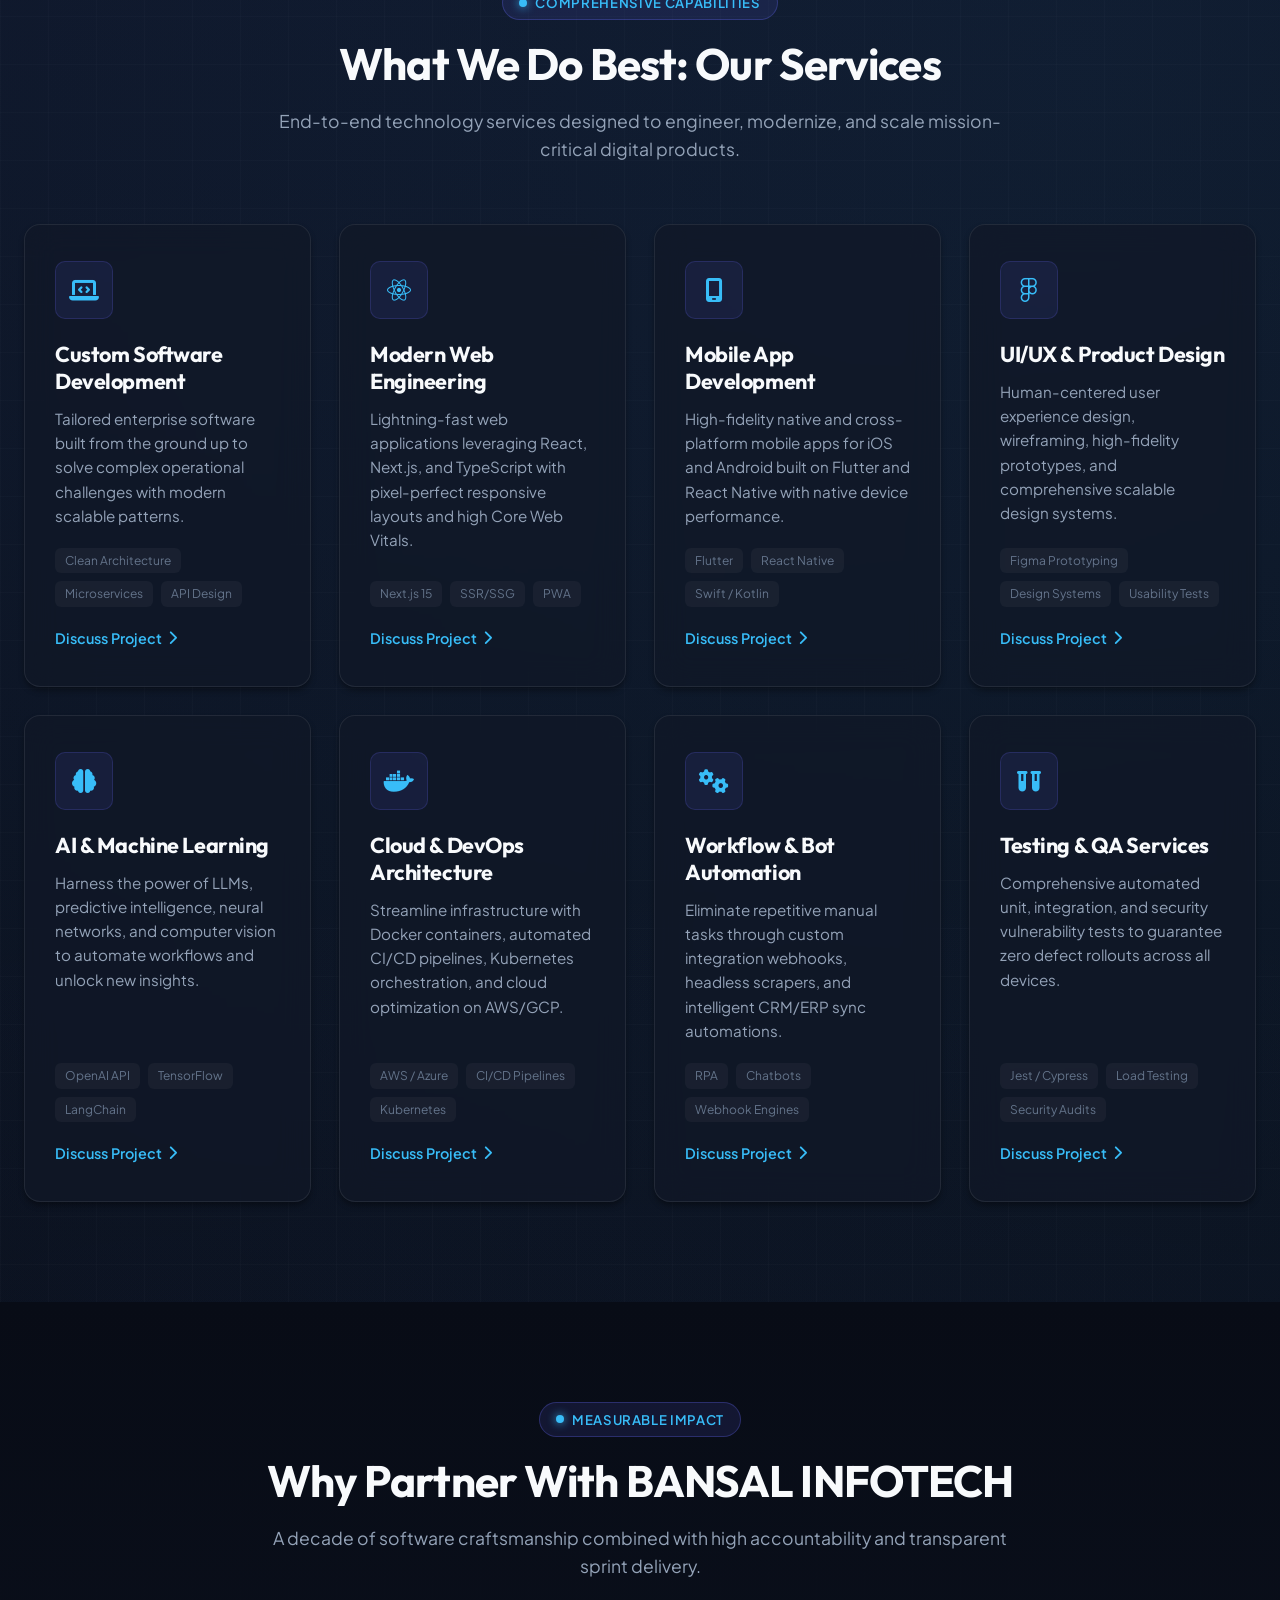
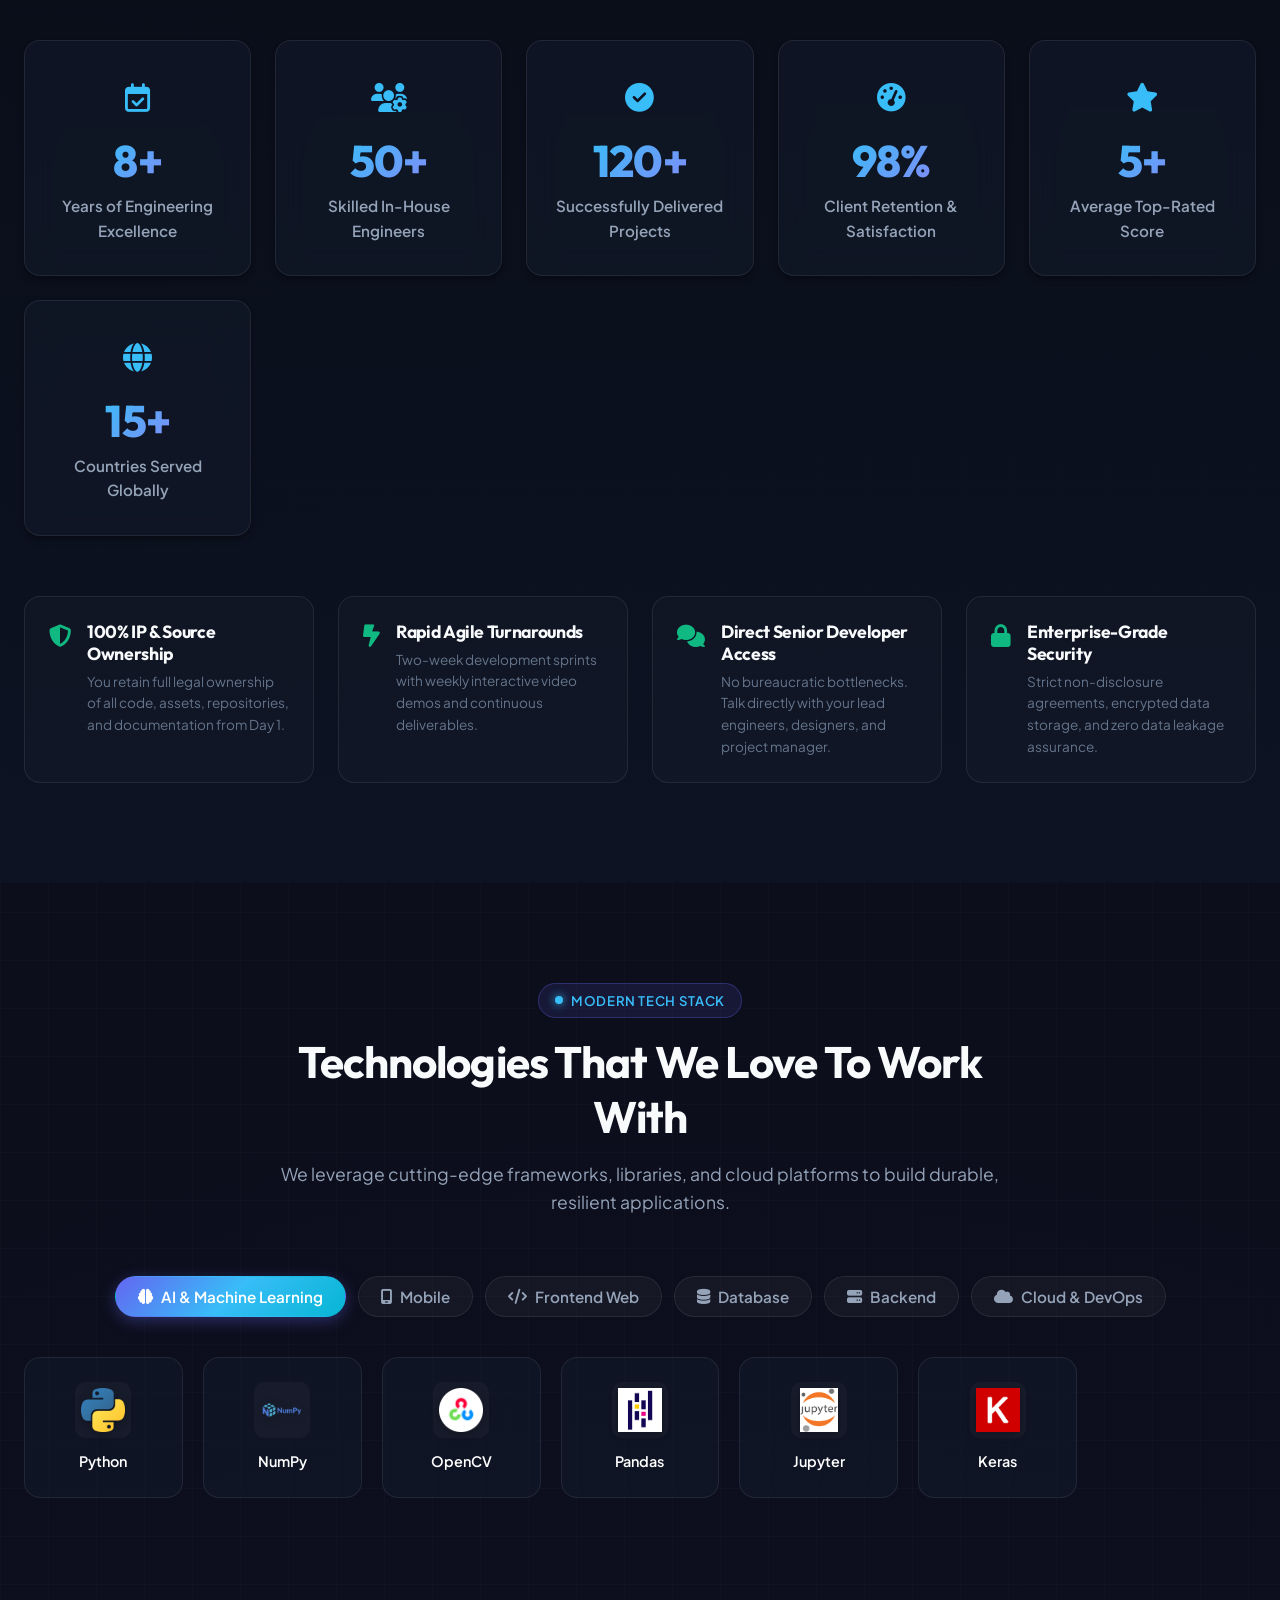
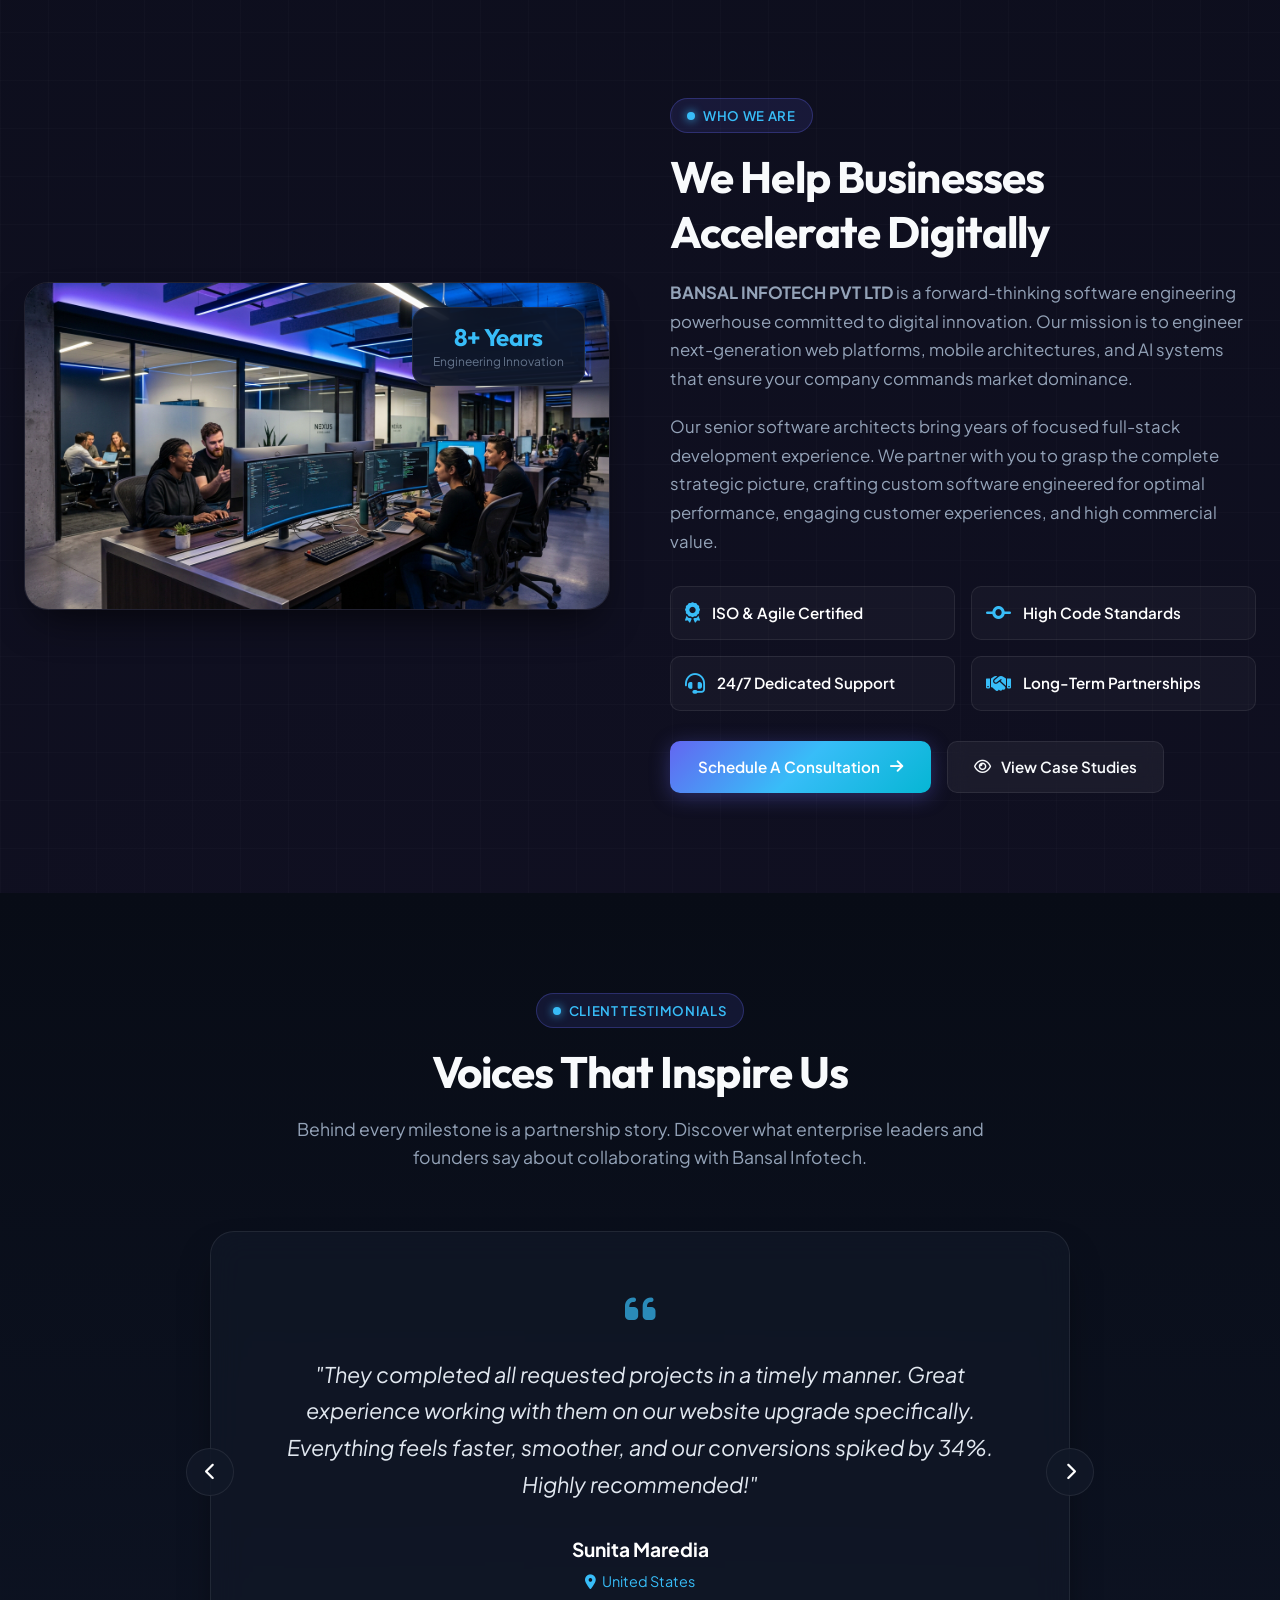
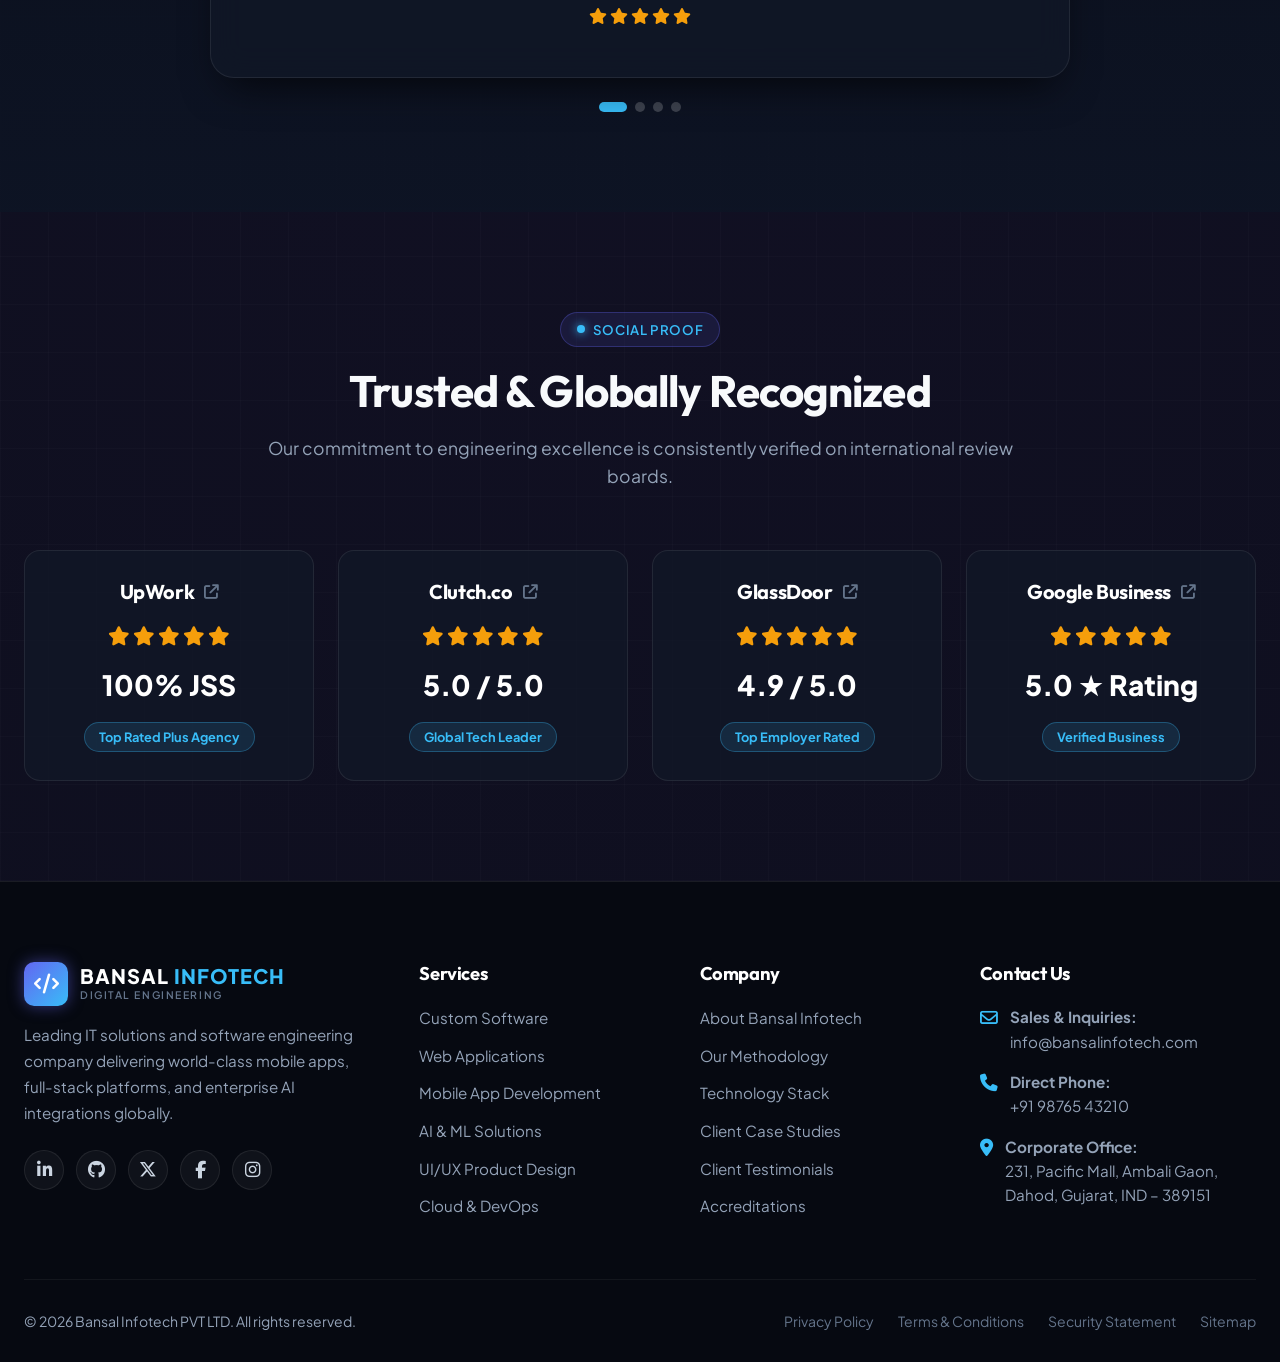
==== commit 96e6f7f5: "some change" ====
--- a/index.html
+++ b/index.html
@@ -1,601 +1,1238 @@
-<!doctype html>
+<!DOCTYPE html>
 <html lang="en">
 
 <head>
-    <meta charset="UTF-8" />
-    <meta name="viewport" content="width=device-width, initial-scale=1.0" />
-    <title>Bansal Infotech</title>
-    <link rel="stylesheet" href="style.css" />
-    <link rel="stylesheet" href="https://cdnjs.cloudflare.com/ajax/libs/font-awesome/7.0.1/css/all.min.css">
+  <meta charset="UTF-8" />
+  <meta name="viewport" content="width=device-width, initial-scale=1.0" />
+  <meta name="description" content="Bansal Infotech is a premier software engineering & digital transformation agency specializing in custom web apps, mobile solutions, AI/ML, and cloud DevOps." />
+  <meta name="keywords" content="Software Development, Web Development, Mobile Apps, AI ML Solutions, Cloud DevOps, Bansal Infotech" />
+  <meta name="author" content="Bansal Infotech PVT LTD" />
+  <meta name="theme-color" content="#080c16" />
+  
+  <title>Bansal Infotech | Transforming Ideas into Digital Reality</title>
+  
+  <!-- Favicon -->
+  <link rel="icon" type="image/svg+xml" href="data:image/svg+xml,<svg xmlns='http://www.w3.org/2000/svg' viewBox='0 0 100 100'><rect width='100' height='100' rx='20' fill='%236366f1'/><path d='M30 25h24a15 15 0 0115 15 15 15 0 01-15 15H30V25zm0 30h26a15 15 0 0115 15 15 15 0 01-15 15H30V55z' fill='white'/></svg>" />
+  
+  <!-- Font Awesome Icons -->
+  <link rel="stylesheet" href="https://cdnjs.cloudflare.com/ajax/libs/font-awesome/6.5.2/css/all.min.css" integrity="sha512-SnH5WK+bZxgPHs44uWIX+LLJAJ9/2PkPKZ5QiAj6Ta86w+fsb2TkcmfRyVX3pBnMFcV7oQPJkl9QevSCWr3W6A==" crossorigin="anonymous" referrerpolicy="no-referrer" />
+  
+  <!-- Stylesheet -->
+  <link rel="stylesheet" href="style.css" />
 </head>
 
 <body>
-    <header>
-        <h2>
-            BANSAL <br />
-            INFOTECH
-        </h2>
-        <nav class="navbar">
-            <a href="#">Home</a>
-            <a href="#about">About</a>
-            <a href="#service">Service</a>
-            <a href="#technology">Technology</a>
-            <a href="#career">Career</a>
-            <a href="#contact">Contact</a>
-        </nav>
-        <button class="btn">GET A Quote</button>
-    </header>
-    <section>
-        <section id="home">
-        <div class="main">
-            <div class="left">
-                <h3>Transforming Ideas into Digital Reality</h3>
-                <h1>
-                    Driven By Key Vision. <br />
-                    Built With Logic. <br />
-                    Delivered With Purpose.
-                </h1>
-                <p>
-                    Smart development solutions that turn your vision into digital
-                    <br />
-                    success. We craft <span style="color:aqua; font-weight: bold;" id="ChangeText"> Mobile Apps </span>
-                </p>
-
-                <ul>
-                    <li> <span> <i class="fa-solid fa-circle-check"></i></span>Custom-Built Solutions for Unique Business Goals</li>
-                    <li> <span> <i class="fa-solid fa-circle-check"></i></span>Built to Convert, Perform & Evolve with You</li>
-                    <li> <span> <i class="fa-solid fa-circle-check"></i></span>Designed for Impact, Engineered for Scale</li>
-                </ul>
-                <button class="btn1">Get Started <span><i class="fa-solid fa-arrow-right"></i></span></button>
-                <button class="btn2">Explore Service</button>
-
-            <hr>
-                <div class="circle">
-                    <div class="number">
-                        <div class="number-card">1</div>
-                        <div class="number-card">2</div>
-                        <div class="number-card">3</div>
-                        <div class="number-card">4</div>
-                    </div>
-                    <div class="text-card">
-                        <h3>50+ Clients</h3>
-                        <p>Worldwide</p>
-                    </div>
-                    <div class="text-card">
-                        <h3>75+ Projects</h3>
-                        <p>Delivered</p>
-                    </div>
-
+  <!-- Header / Navigation -->
+  <header id="main-header">
+    <div class="container header-container">
+      <a href="#home" class="brand-logo" aria-label="Bansal Infotech Home">
+        <div class="logo-icon-box">
+          <i class="fa-solid fa-code"></i>
+        </div>
+        <div class="brand-text">
+          <span class="brand-title">BANSAL <span>INFOTECH</span></span>
+          <span class="brand-subtitle">Digital Engineering</span>
+        </div>
+      </a>
+
+      <nav class="navbar" id="navbar">
+        <a href="#home" class="nav-link active">Home</a>
+        <a href="#portfolio" class="nav-link">Portfolio</a>
+        <a href="#services" class="nav-link">Services</a>
+        <a href="#technologies" class="nav-link">Tech Stack</a>
+        <a href="#methodology" class="nav-link">Methodology</a>
+        <a href="#about" class="nav-link">About</a>
+        <a href="#reviews" class="nav-link">Reviews</a>
+        <a href="#contact" class="nav-link">Contact</a>
+      </nav>
+
+      <div class="header-actions">
+        <button class="btn-primary open-quote-modal" id="headerQuoteBtn">
+          <span>Get A Quote</span>
+          <i class="fa-solid fa-arrow-right"></i>
+        </button>
+        <button class="mobile-menu-btn" id="mobileMenuBtn" aria-label="Toggle Navigation Menu">
+          <i class="fa-solid fa-bars"></i>
+        </button>
+      </div>
+    </div>
+  </header>
+
+  <main>
+    <!-- 1. Hero Section -->
+    <section class="hero" id="home">
+      <div class="container hero-grid">
+        <div class="hero-content">
+          <div class="section-badge">
+            <span class="pulse-dot"></span>
+            <span>Next-Gen Software & AI Engineering</span>
+          </div>
+
+          <h1 class="hero-title">
+            Driven By Key Vision. <br />
+            Built With Logic. <br />
+            Delivered With <span class="gradient-text">Purpose.</span>
+          </h1>
+
+          <p class="hero-subtitle">
+            Smart digital engineering solutions that turn your vision into market success. We architect & scale high-performance <span id="ChangeText">Mobile Applications</span>
+          </p>
+
+          <ul class="hero-checklist">
+            <li>
+              <i class="fa-solid fa-circle-check"></i>
+              <span>Custom-Built Solutions for Unique Business Goals</span>
+            </li>
+            <li>
+              <i class="fa-solid fa-circle-check"></i>
+              <span>Built to Convert, Perform & Evolve with Your Market</span>
+            </li>
+            <li>
+              <i class="fa-solid fa-circle-check"></i>
+              <span>Designed for High Impact, Engineered for Enterprise Scale</span>
+            </li>
+          </ul>
+
+          <div class="hero-buttons">
+            <button class="btn-primary open-quote-modal" id="heroStartBtn">
+              <span>Start Your Project</span>
+              <i class="fa-solid fa-arrow-right"></i>
+            </button>
+            <a href="#services" class="btn-secondary">
+              <i class="fa-solid fa-compass"></i>
+              <span>Explore Services</span>
+            </a>
+          </div>
+
+          <!-- Hero Social Proof Strip -->
+          <div class="hero-stats-strip">
+            <div class="stat-item">
+              <div class="avatar-stack">
+                <img src="https://images.unsplash.com/photo-1534528741775-53994a69daeb?w=100&auto=format&fit=crop&q=80" alt="Client Avatar 1" />
+                <img src="https://images.unsplash.com/photo-1507003211169-0a1dd7228f2d?w=100&auto=format&fit=crop&q=80" alt="Client Avatar 2" />
+                <img src="https://images.unsplash.com/photo-1494790108377-be9c29b29330?w=100&auto=format&fit=crop&q=80" alt="Client Avatar 3" />
+                <img src="https://images.unsplash.com/photo-1500648767791-00dcc994a43e?w=100&auto=format&fit=crop&q=80" alt="Client Avatar 4" />
+              </div>
+              <div class="stat-info">
+                <h4>50+ Global Clients</h4>
+                <p>Worldwide Partnerships</p>
+              </div>
+            </div>
+
+            <div class="stat-divider"></div>
+
+            <div class="stat-item">
+              <div class="stat-info">
+                <h4>75+ Enterprise Projects</h4>
+                <p>99.4% On-Time Delivery</p>
+              </div>
+            </div>
+          </div>
+        </div>
+
+        <!-- Hero Right: Interactive 3D Tech Orbit -->
+        <div class="hero-visual">
+          <div class="orbit-system" id="orbitSystem">
+            <div class="orbit-track"></div>
+            <div class="orbit-track inner"></div>
+
+            <!-- Central Hub -->
+            <div class="core-hub">
+              <div class="core-pulse"></div>
+              <i class="fa-solid fa-microchip"></i>
+              <span>BANSAL<br />INFOTECH</span>
+            </div>
+
+            <!-- Orbit Nodes -->
+            <div class="orbit-node node-1" data-tech="React & Next.js">
+              <i class="fa-brands fa-react"></i>
+              <span>React/Next</span>
+            </div>
+            <div class="orbit-node node-2" data-tech="Fullstack Web Apps">
+              <i class="fa-solid fa-code"></i>
+              <span>Web Apps</span>
+            </div>
+            <div class="orbit-node node-3" data-tech="iOS & Android Apps">
+              <i class="fa-solid fa-mobile-screen-button"></i>
+              <span>Mobile</span>
+            </div>
+            <div class="orbit-node node-4" data-tech="AI & Machine Learning">
+              <i class="fa-solid fa-brain"></i>
+              <span>AI / ML</span>
+            </div>
+            <div class="orbit-node node-5" data-tech="Smart Chatbots">
+              <i class="fa-regular fa-comment-dots"></i>
+              <span>Chatbots</span>
+            </div>
+            <div class="orbit-node node-6" data-tech="UI/UX & Design Systems">
+              <i class="fa-brands fa-figma"></i>
+              <span>UI/UX</span>
+            </div>
+            <div class="orbit-node node-7" data-tech="Cloud & DevOps">
+              <i class="fa-brands fa-docker"></i>
+              <span>DevOps</span>
+            </div>
+          </div>
+        </div>
+      </div>
+    </section>
+
+    <!-- 2. Featured Client Products & Mobile Apps Showcase -->
+    <section class="section-padding mobile-showcase" id="portfolio">
+      <div class="container">
+        <div class="section-header">
+          <div class="section-badge">
+            <span class="pulse-dot"></span>
+            <span>Flagship Innovations</span>
+          </div>
+          <h2>From Our Mobile & Web Lab</h2>
+          <p>
+            Explore our battle-tested mobile games, utility applications, and high-performance creative tools loved by hundreds of thousands of active users.
+          </p>
+        </div>
+
+        <div class="showcase-grid">
+          <div class="showcase-media">
+            <img src="./Image/mobile_showcase.jpg" alt="Bansal Infotech Mobile Applications Showcase" />
+            <div class="media-floating-pill">
+              <div class="pill-metric">
+                <h4>1.5M+ Downloads</h4>
+                <p>Across App Store & Google Play</p>
+              </div>
+              <div class="pill-metric">
+                <h4>4.8 / 5.0 ★</h4>
+                <p>Average Store Rating</p>
+              </div>
+            </div>
+          </div>
+
+          <div class="app-cards-list">
+            <div class="app-card">
+              <div class="app-card-icon">
+                <img src="https://keylogicinfotech.com/app/mindi-coat/mindi-logo.png" alt="MindiCoat Logo" onerror="this.src='./Image/Flutter.png'" />
+              </div>
+              <div class="app-card-content">
+                <div class="app-card-top">
+                  <h3>MindiCoat</h3>
+                  <span class="app-badge">Card Gaming Engine</span>
                 </div>
-            <hr class="full">
-            </div>
-
-            <div class="right">
-                <div class="logo">BANSAL<br />INFOTECH</div>
-                <div class="hex one"> <span><i class="fa-brands fa-react"></i></span> <h3>React & Next.js</h3></div>
-                <div class="hex two"> <span><i class="fa-solid fa-code"></i></span> <h3>Web Apps</h3></div>
-                <div class="hex three"> <span><i class="fa-solid fa-mobile"></i></span> <h3>Mobiles</h3></div>
-                <div class="hex four"><span><i class="fa-brands fa-openai"></i></span> <h3>AI/ML</h3> </div>
-                <div class="hex five"> <span><i class="fa-regular fa-comment-dots"></i></span> <h3>Chatbots</h3></div>
-                <div class="hex six"> <span><i class="fa-brands fa-figma"></i></span> <h3>UI/UX</h3></div>
-                <div class="hex seven"> <span><i class="fa-brands fa-dev"></i></span> <h3>DevOps</h3></div>
-            </div>
-        </div>
-        </section>
-        <div class="mobile-app">
-            <h1>From Our Mobile Apps</h1>
-            <div class="mobile-card">
-            <div class="mobile-card-item">
-                <img src="https://keylogicinfotech.com/app/mindi-coat/mindi-logo.png" alt="">
-                <div >
-                    <h3>MindiCoat</h3>
-                    <p>Multiplayer Card game</p>
+                <p>Real-time multiplayer card gaming application with low-latency WebSockets and synchronized matchmaking.</p>
+                <div class="app-card-meta">
+                  <span><i class="fa-solid fa-star"></i> 4.8 Rating</span>
+                  <span><i class="fa-solid fa-users"></i> 500k+ Active Players</span>
                 </div>
-            </div>
-            <div class="mobile-card-item">
-                <img src="https://keylogicinfotech.com/app/reverse-magic/reverse-magic-logo.webp" alt="">
-                <div >
-                    <h3>Reverse Magic</h3>
-                    <p>Video Editor</p>
+              </div>
+            </div>
+
+            <div class="app-card">
+              <div class="app-card-icon">
+                <img src="https://keylogicinfotech.com/app/reverse-magic/reverse-magic-logo.webp" alt="Reverse Magic Logo" onerror="this.src='./Image/React.png'" />
+              </div>
+              <div class="app-card-content">
+                <div class="app-card-top">
+                  <h3>Reverse Magic</h3>
+                  <span class="app-badge">Video Processing & FX</span>
                 </div>
-            </div>
-            <div class="mobile-card-item">
-                <img src="https://keylogicinfotech.com/app/solitaire-world/solitare-world-logo.webp" alt="">
-                <div >
-                    <h3>Solitraire game</h3>
-                    <p>8 classic card game</p>
+                <p>Hardware-accelerated mobile video reverse, slow-motion filter editor with zero quality degradation.</p>
+                <div class="app-card-meta">
+                  <span><i class="fa-solid fa-star"></i> 4.9 Rating</span>
+                  <span><i class="fa-solid fa-wand-magic-sparkles"></i> 4K Export Engine</span>
                 </div>
-            </div>
-            <div class="mobile-card-item">
-                <img src="https://keylogicinfotech.com/app/imzipdf/imzipdf-logo.png" alt="">
-                <div >
-                    <h3>Imzi Pdf</h3>
-                    <p>Pdf & file Tool</p>
+              </div>
+            </div>
+
+            <div class="app-card">
+              <div class="app-card-icon">
+                <img src="https://keylogicinfotech.com/app/solitaire-world/solitare-world-logo.webp" alt="Solitaire World Logo" onerror="this.src='./Image/Flutter.png'" />
+              </div>
+              <div class="app-card-content">
+                <div class="app-card-top">
+                  <h3>Solitaire World</h3>
+                  <span class="app-badge">Classic Card Suite</span>
                 </div>
-            </div>
-            </div>
-
-        </div>
-        <div class="work">
-            <h2>Our Work Methodology: A Strategic Approach</h2>
-            <div class="para">
-               
-            </div>
-            <div class="work-card">
-                <div class="work-card-item">
-                    <span class="icon"><i class="fa-solid fa-magnifying-glass"></i></span>
-                    <h4 class="title">Stratigic Discovery</h4>
-                    <p class="desc">We initiate with a goal-oriented approach, defining clear business objectives and collaborating closely with your team to architect a comprehensive project roadmap for measurable success.</p>
+                <p>8 classic solitaire modes built on a responsive Flutter engine with custom haptics, theme systems, and daily challenges.</p>
+                <div class="app-card-meta">
+                  <span><i class="fa-solid fa-star"></i> 4.7 Rating</span>
+                  <span><i class="fa-solid fa-gamepad"></i> 8 Game Variations</span>
                 </div>
-                <div class="work-card-item">
-                    <span class="icon"><i class="fa-solid fa-user-shield"></i></span>
-                    <h4 class="title"> Custom Solution</h4>
-                    <p class="desc">Our experts create user-centric, tailor-made designs and software architecture that align precisely with your unique specifications and elevate the overall user experience.</p>
+              </div>
+            </div>
+
+            <div class="app-card">
+              <div class="app-card-icon">
+                <img src="https://keylogicinfotech.com/app/imzipdf/imzipdf-logo.png" alt="Imzi PDF Logo" onerror="this.src='./Image/TS.png'" />
+              </div>
+              <div class="app-card-content">
+                <div class="app-card-top">
+                  <h3>Imzi PDF</h3>
+                  <span class="app-badge">Document & OCR Suite</span>
                 </div>
-                <div class="work-card-item">
-                    <span class="icon"><i class="fa-regular fa-headphones"></i></span>
-                    <h4 class="title"> Agile Solution</h4>
-                    <p class="desc">Our experts create user-centric, tailor-made designs and software architecture that align precisely with your unique specifications and elevate the overall user experience.</p>
+                <p>High-security document management app featuring client-side PDF encryption, lossless compression, and optical text scanner.</p>
+                <div class="app-card-meta">
+                  <span><i class="fa-solid fa-star"></i> 4.8 Rating</span>
+                  <span><i class="fa-solid fa-shield-halved"></i> 100% Offline Privacy</span>
                 </div>
-              
-                <div class="work-card-item">
-                    <span><i class="fa-solid fa-laptop-code"></i></span>
-                    <h4>Agile Development</h4>
-                     <p class="desc">Our partnership extends beyond launch, offering ongoing technical support, maintenance, and optimization services to ensure sustained performance and continued relevance.</p>
-                </div>
-                
-                
-                <!-- <div class="work-card-item">
-                    <span><i class="fa-solid fa-scale-balanced"></i></span>
-                    <h4> Rigorous Quality</h4>
-                    <p class="desc">We integrate continuous and rigorous testing throughout every phase to ensure the solution is robust, secure, and performs flawlessly across all platforms and devices.</p>
-                </div> -->
-                <div class="work-card-item">
-                    <span><i class="fa-solid fa-rocket"></i></span>
-                    <h4>Continuous Delievery</h4>
-                    <p class="desc">We streamline the launch process to ensure timely, consistent, and smooth deployment of your high-performance application into the live environment.</p>
-                </div>  
-            </div>
-
-        </div>
-        <section id="service">
-        <div class="service">
-            <h1>What We Do Best: Our Services</h1>
-            <div class="service-card">
-                <div>
-                    <span><i class="fa-solid fa-code"></i></span>
-                    <h3>Custom Software Development</h3>
-                    <p>We streamline your development and deployment workflows with DevOps practices that enhances perfprmance scalability and release speed </p>
-                </div>
-                <div>
-                    <span><i class="fa-brands fa-dev"></i></span>
-                    <h3>Web Development</h3>
-                    <p>We streamline your development and deployment workflows with DevOps practices that enhances perfprmance scalability and release speed </p>
-                </div>
-                <div>
-                    <span> <i class="fa-solid fa-mobile"></i></span>
-                    <h3>Mobile App Development</h3>
-                     <p>We streamline your development and deployment workflows with DevOps practices that enhances perfprmance scalability and release speed </p>
-                </div>
-                <div>
-                    <span><i class="fa-brands fa-figma"></i></span>
-                    <h3>UI/UX Graphics Design</h3>
-                    <p>We streamline your development and deployment workflows with DevOps practices that enhances perfprmance scalability and release speed </p>
-                </div>
-                <div>
-                    <span><i class="fa-brands fa-openai"></i></span>
-                    <h3>AI & ML Learning</h3>
-                    <p>We streamline your development and deployment workflows with DevOps practices that enhances perfprmance scalability and release speed </p>
-                </div>
-                <div>
-                    <span><i class="fa-brands fa-whmcs"></i></span>
-                    <h3>Workflow Automation</h3>
-                     <p>We streamline your development and deployment workflows with DevOps practices that enhances perfprmance scalability and release speed </p>
-                </div>
-                <div>
-                    <span><i class="fa-solid fa-vials"></i></span>
-                    <h3>Testing & QA Services</h3>
-                    <p>We streamline your development and deployment workflows with DevOps practices that enhances perfprmance scalability and release speed </p>
-                    </div>
-                <div>
-                    <span  <i class="fa-brands fa-docker"></i></span>
-                    <h3>DevOps</h3>
-                    <p>We streamline your development and deployment workflows with DevOps practices that enhances perfprmance scalability and release speed </p>
-                </div>
-            </div>
-        </div>
-        </section>
-        <section id="technology">
-        <div class="logic">
-            <h2>Why BANSAL INFOTECH</h2>
-            <div class="logic-card">
-                <div class="logic-card-item">
-                      <div class="icon">
-                    <span><i class="fa-regular fa-calendar"></i></span>
-                      </div>
-                    <div class="hp">
-                    <h3>8 + </h3>
-                    <p>Years of Experience</p>
-                    </div>
-                </div>
-                <div class="logic-card-item">
-                    <div class="icon">
-                    <span><i class="fa-regular fa-circle-user"></i></i></span>
-                    </div>
-                    <div class="hp">
-                    <h3>50+ </h3>
-                    <p>Skilled Team Members</p>
-                    </div>
-                </div class="logic-card-item">
-                <div class="logic-card-item">
-                    <div class="icon">
-                        <span><i class="fa-regular fa-truck"></i></i></span>
-                </div>
-                    <div class="hp">
-                    <h3>40 + </h3>
-                    <p>Successfully project deliverd</p>
-                </div>
-                </div>
-                <div class="logic-card-item">
-                    <div class="icon">
-                    <span><i class="fa-solid fa-gauge-high"></i></i></span>
-                    </div>
-                    <div class="hp">
-                    <h3>90 % </h3>
-                    <p>Talent rantention ratio</p>
-                </div>
-                </div>
-                <div class="logic-card-item">
-                    <div class="icon">
-                    <span><i class="fa-regular fa-star"></i></i></span>
-                    </div>
-                    <div class="hp">
-                    <h3> 50 + </h3>
-                    <p>5 Star Rating</p>
-                    </div>
-                </div>
-                <div class="logic-card-item">
-                    <div class="icon">
-                 <span>   <i class="fa-solid fa-globe"></i>   </span>  
-                    </div>
-                    <div class="hp">
-                     <h3>Globally</h3>
-                    <p>Serving Clint Around The World</p>
-                    </div>
-                </div>
-            </div>
-        </div>
-<div class="tech-section">
-  <h2>Technologies That We Love To Work With</h2>
-  <!-- Tabs -->
-  <div class="tabs">
-    <button class="tab active">AI & ML</button>
-    <button class="tab">Mobile</button>
-    <button class="tab">Frontend</button>
-    <button class="tab">Database</button>
-    <button class="tab">Backend</button>
-    <button class="tab">Infra & DevOps</button>
-  </div>
-</div>
-  <!-- Content area -->
-  <div class="tab-content active">
-    <div class="grid">
-      <div class="item"><img src="https://img.icons8.com/color/1200/tensorflow.jpg"><p>TensorFlow</p></div>
-     <div class="item"><img src="./Image/NumPy.png"><p>NumPy</p></div>
-      <div class="item"><img src="./Image/OpenCV.png"><p>OpenCV</p></div>
-      <div class="item"><img src="./Image/Pandas.png"><p>Pandas</p></div>
-       <div class="item"><img src="./Image/Jupiter.png"><p>Jupiter</p></div>
-      <div class="item"><img src="./Image/Keras.png"><p>Keros</p></div>
-       <div class="item"><img src="./Image/Python.png"><p>Python</p></div>
- </div>
-  </div>
-
-<div class="tab-content">
-    <div class="grid">    
-         <div class="item"><img src="./Image/Ios.png"><p>Ios</p></div> 
-         <div class="item"><img src="./Image/Android.png"><p>Android</p></div> 
-         <div class="item"><img src="./Image/React.png"><p>React</p></div> 
-         <div class="item"><img src="./Image/kotlin.jpg"><p>Kotlin</p></div> 
-         <div class="item"><img src="./Image/Swift.jpg"><p>Swift</p></div> 
-         <div class="item"><img src="./Image/Flutter.png"><p>Flutter</p></div> 
-</div>
-</div>
-
-  <div class="tab-content">
-    <div class="grid">
-    <div class="item"><img src="./Image/HTML.jpg"><p>HTML</p></div>
-    <div class="item"><img src="./Image/React.png"><p>React</p></div>
-      <div class="item"><img src="./Image/Tailwindcss.png"><p>TailWind CSS</p></div>
-      <div class="item"><img src="./Image/TS.png"><p>TypeScript</p></div>
-      <div class="item"><img src="./Image/Vue.png"><p>Vue</p></div>
-      <div class="item"><img src="./Image/Angular.webp"><p>Angular</p></div>
-      <div class="item"><img src="./Image/Bootstrap.jpg"><p>BootStrap</p></div>
-       <div class="item"><img src="./Image/javascript.png"><p>JavaScript</p></div>
-      <div class="item"><img src="./Image/Jquery.png"><p>JQuery</p></div>
-      <div class="item"><img src="./Image/Nextjs.png"><p>Nextjs</p></div>
+              </div>
+            </div>
+          </div>
+        </div>
+      </div>
+    </section>
+
+    <!-- 3. Strategic Work Methodology -->
+    <section class="section-padding" id="methodology">
+      <div class="container">
+        <div class="section-header">
+          <div class="section-badge">
+            <span class="pulse-dot"></span>
+            <span>How We Deliver</span>
+          </div>
+          <h2>Our Work Methodology: A Strategic Approach</h2>
+          <p>
+            From strategic inception to zero-downtime deployment, our engineering lifecycle guarantees speed, transparency, and architectural longevity.
+          </p>
+        </div>
+
+        <div class="methodology-wrapper">
+          <!-- Stepper Cards Navigation -->
+          <div class="method-stepper-cards" id="methodCardsNav">
+            <div class="method-card active" data-step="0">
+              <span class="method-step-num">STAGE 01</span>
+              <div class="method-card-icon"><i class="fa-solid fa-magnifying-glass"></i></div>
+              <h4>Strategic Discovery</h4>
+            </div>
+
+            <div class="method-card" data-step="1">
+              <span class="method-step-num">STAGE 02</span>
+              <div class="method-card-icon"><i class="fa-solid fa-pen-ruler"></i></div>
+              <h4>Custom Solution & UI</h4>
+            </div>
+
+            <div class="method-card" data-step="2">
+              <span class="method-step-num">STAGE 03</span>
+              <div class="method-card-icon"><i class="fa-solid fa-code"></i></div>
+              <h4>Agile Development</h4>
+            </div>
+
+            <div class="method-card" data-step="3">
+              <span class="method-step-num">STAGE 04</span>
+              <div class="method-card-icon"><i class="fa-solid fa-vial-circle-check"></i></div>
+              <h4>Rigorous QA & Audit</h4>
+            </div>
+
+            <div class="method-card" data-step="4">
+              <span class="method-step-num">STAGE 05</span>
+              <div class="method-card-icon"><i class="fa-solid fa-rocket"></i></div>
+              <h4>Continuous Delivery</h4>
+            </div>
+          </div>
+
+          <!-- Dynamic Spotlight Box -->
+          <div class="method-spotlight" id="methodSpotlight">
+            <div class="spotlight-icon-wrap" id="spotlightIcon">
+              <i class="fa-solid fa-magnifying-glass"></i>
+            </div>
+            <div class="spotlight-details">
+              <h3 id="spotlightTitle">Strategic Discovery & Architectural Planning</h3>
+              <p id="spotlightDesc">
+                We initiate with a deep dive into your business objectives, analyzing user personas, competitive landscapes, and defining clear technical requirements. Together, we architect a comprehensive project roadmap designed for measurable ROI.
+              </p>
+              <div class="spotlight-tags" id="spotlightTags">
+                <span class="spotlight-tag">Feasibility Study</span>
+                <span class="spotlight-tag">Architecture Blueprint</span>
+                <span class="spotlight-tag">KPI Definition</span>
+                <span class="spotlight-tag">Sprint Milestones</span>
+              </div>
+            </div>
+            <div class="spotlight-step-badge">
+              <span id="spotlightNum">01</span>
+            </div>
+          </div>
+        </div>
+      </div>
+    </section>
+
+    <!-- 4. Core Services Section -->
+    <section class="section-padding" id="services">
+      <div class="container">
+        <div class="section-header">
+          <div class="section-badge">
+            <span class="pulse-dot"></span>
+            <span>Comprehensive Capabilities</span>
+          </div>
+          <h2>What We Do Best: Our Services</h2>
+          <p>
+            End-to-end technology services designed to engineer, modernize, and scale mission-critical digital products.
+          </p>
+        </div>
+
+        <div class="services-grid">
+          <!-- 1. Custom Software -->
+          <div class="glass-card service-card">
+            <div class="service-icon-box">
+              <i class="fa-solid fa-laptop-code"></i>
+            </div>
+            <h3>Custom Software Development</h3>
+            <p>Tailored enterprise software built from the ground up to solve complex operational challenges with modern scalable patterns.</p>
+            <div class="service-tags">
+              <span>Clean Architecture</span>
+              <span>Microservices</span>
+              <span>API Design</span>
+            </div>
+            <a href="#contact" class="service-link open-quote-modal">Discuss Project <i class="fa-solid fa-chevron-right"></i></a>
+          </div>
+
+          <!-- 2. Web Development -->
+          <div class="glass-card service-card">
+            <div class="service-icon-box">
+              <i class="fa-brands fa-react"></i>
+            </div>
+            <h3>Modern Web Engineering</h3>
+            <p>Lightning-fast web applications leveraging React, Next.js, and TypeScript with pixel-perfect responsive layouts and high Core Web Vitals.</p>
+            <div class="service-tags">
+              <span>Next.js 15</span>
+              <span>SSR/SSG</span>
+              <span>PWA</span>
+            </div>
+            <a href="#contact" class="service-link open-quote-modal">Discuss Project <i class="fa-solid fa-chevron-right"></i></a>
+          </div>
+
+          <!-- 3. Mobile Apps -->
+          <div class="glass-card service-card">
+            <div class="service-icon-box">
+              <i class="fa-solid fa-mobile-screen"></i>
+            </div>
+            <h3>Mobile App Development</h3>
+            <p>High-fidelity native and cross-platform mobile apps for iOS and Android built on Flutter and React Native with native device performance.</p>
+            <div class="service-tags">
+              <span>Flutter</span>
+              <span>React Native</span>
+              <span>Swift / Kotlin</span>
+            </div>
+            <a href="#contact" class="service-link open-quote-modal">Discuss Project <i class="fa-solid fa-chevron-right"></i></a>
+          </div>
+
+          <!-- 4. UI/UX Design -->
+          <div class="glass-card service-card">
+            <div class="service-icon-box">
+              <i class="fa-brands fa-figma"></i>
+            </div>
+            <h3>UI/UX & Product Design</h3>
+            <p>Human-centered user experience design, wireframing, high-fidelity prototypes, and comprehensive scalable design systems.</p>
+            <div class="service-tags">
+              <span>Figma Prototyping</span>
+              <span>Design Systems</span>
+              <span>Usability Tests</span>
+            </div>
+            <a href="#contact" class="service-link open-quote-modal">Discuss Project <i class="fa-solid fa-chevron-right"></i></a>
+          </div>
+
+          <!-- 5. AI & ML -->
+          <div class="glass-card service-card">
+            <div class="service-icon-box">
+              <i class="fa-solid fa-brain"></i>
+            </div>
+            <h3>AI & Machine Learning</h3>
+            <p>Harness the power of LLMs, predictive intelligence, neural networks, and computer vision to automate workflows and unlock new insights.</p>
+            <div class="service-tags">
+              <span>OpenAI API</span>
+              <span>TensorFlow</span>
+              <span>LangChain</span>
+            </div>
+            <a href="#contact" class="service-link open-quote-modal">Discuss Project <i class="fa-solid fa-chevron-right"></i></a>
+          </div>
+
+          <!-- 6. DevOps & Cloud -->
+          <div class="glass-card service-card">
+            <div class="service-icon-box">
+              <i class="fa-brands fa-docker"></i>
+            </div>
+            <h3>Cloud & DevOps Architecture</h3>
+            <p>Streamline infrastructure with Docker containers, automated CI/CD pipelines, Kubernetes orchestration, and cloud optimization on AWS/GCP.</p>
+            <div class="service-tags">
+              <span>AWS / Azure</span>
+              <span>CI/CD Pipelines</span>
+              <span>Kubernetes</span>
+            </div>
+            <a href="#contact" class="service-link open-quote-modal">Discuss Project <i class="fa-solid fa-chevron-right"></i></a>
+          </div>
+
+          <!-- 7. Workflow Automation -->
+          <div class="glass-card service-card">
+            <div class="service-icon-box">
+              <i class="fa-solid fa-gears"></i>
+            </div>
+            <h3>Workflow & Bot Automation</h3>
+            <p>Eliminate repetitive manual tasks through custom integration webhooks, headless scrapers, and intelligent CRM/ERP sync automations.</p>
+            <div class="service-tags">
+              <span>RPA</span>
+              <span>Chatbots</span>
+              <span>Webhook Engines</span>
+            </div>
+            <a href="#contact" class="service-link open-quote-modal">Discuss Project <i class="fa-solid fa-chevron-right"></i></a>
+          </div>
+
+          <!-- 8. Testing & QA -->
+          <div class="glass-card service-card">
+            <div class="service-icon-box">
+              <i class="fa-solid fa-vials"></i>
+            </div>
+            <h3>Testing & QA Services</h3>
+            <p>Comprehensive automated unit, integration, and security vulnerability tests to guarantee zero defect rollouts across all devices.</p>
+            <div class="service-tags">
+              <span>Jest / Cypress</span>
+              <span>Load Testing</span>
+              <span>Security Audits</span>
+            </div>
+            <a href="#contact" class="service-link open-quote-modal">Discuss Project <i class="fa-solid fa-chevron-right"></i></a>
+          </div>
+        </div>
+      </div>
+    </section>
+
+    <!-- 5. Why Bansal Infotech (Metrics & Pillars) -->
+    <section class="section-padding why-us" id="why-us">
+      <div class="container">
+        <div class="section-header">
+          <div class="section-badge">
+            <span class="pulse-dot"></span>
+            <span>Measurable Impact</span>
+          </div>
+          <h2>Why Partner With BANSAL INFOTECH</h2>
+          <p>
+            A decade of software craftsmanship combined with high accountability and transparent sprint delivery.
+          </p>
+        </div>
+
+        <div class="stats-bento">
+          <div class="glass-card stat-card">
+            <div class="stat-icon"><i class="fa-regular fa-calendar-check"></i></div>
+            <h3 class="counter" data-target="8">8+</h3>
+            <p>Years of Engineering Excellence</p>
+          </div>
+
+          <div class="glass-card stat-card">
+            <div class="stat-icon"><i class="fa-solid fa-users-gear"></i></div>
+            <h3 class="counter" data-target="50">50+</h3>
+            <p>Skilled In-House Engineers</p>
+          </div>
+
+          <div class="glass-card stat-card">
+            <div class="stat-icon"><i class="fa-solid fa-circle-check"></i></div>
+            <h3 class="counter" data-target="120">120+</h3>
+            <p>Successfully Delivered Projects</p>
+          </div>
+
+          <div class="glass-card stat-card">
+            <div class="stat-icon"><i class="fa-solid fa-gauge-high"></i></div>
+            <h3 class="counter" data-target="98">98%</h3>
+            <p>Client Retention & Satisfaction</p>
+          </div>
+
+          <div class="glass-card stat-card">
+            <div class="stat-icon"><i class="fa-solid fa-star"></i></div>
+            <h3 class="counter" data-target="5.0">5.0★</h3>
+            <p>Average Top-Rated Score</p>
+          </div>
+
+          <div class="glass-card stat-card">
+            <div class="stat-icon"><i class="fa-solid fa-globe"></i></div>
+            <h3 class="counter" data-target="15">15+</h3>
+            <p>Countries Served Globally</p>
+          </div>
+        </div>
+
+        <!-- 4 Pillars -->
+        <div class="pillars-grid">
+          <div class="pillar-item">
+            <i class="fa-solid fa-shield-halved pillar-icon"></i>
+            <div>
+              <h4>100% IP & Source Ownership</h4>
+              <p>You retain full legal ownership of all code, assets, repositories, and documentation from Day 1.</p>
+            </div>
+          </div>
+
+          <div class="pillar-item">
+            <i class="fa-solid fa-bolt-lightning pillar-icon"></i>
+            <div>
+              <h4>Rapid Agile Turnarounds</h4>
+              <p>Two-week development sprints with weekly interactive video demos and continuous deliverables.</p>
+            </div>
+          </div>
+
+          <div class="pillar-item">
+            <i class="fa-solid fa-comments pillar-icon"></i>
+            <div>
+              <h4>Direct Senior Developer Access</h4>
+              <p>No bureaucratic bottlenecks. Talk directly with your lead engineers, designers, and project manager.</p>
+            </div>
+          </div>
+
+          <div class="pillar-item">
+            <i class="fa-solid fa-lock pillar-icon"></i>
+            <div>
+              <h4>Enterprise-Grade Security</h4>
+              <p>Strict non-disclosure agreements, encrypted data storage, and zero data leakage assurance.</p>
+            </div>
+          </div>
+        </div>
+      </div>
+    </section>
+
+    <!-- 6. Technologies Ecosystem Hub -->
+    <section class="section-padding" id="technologies">
+      <div class="container">
+        <div class="section-header">
+          <div class="section-badge">
+            <span class="pulse-dot"></span>
+            <span>Modern Tech Stack</span>
+          </div>
+          <h2>Technologies That We Love To Work With</h2>
+          <p>
+            We leverage cutting-edge frameworks, libraries, and cloud platforms to build durable, resilient applications.
+          </p>
+        </div>
+
+        <!-- Tech Tabs -->
+        <div class="tech-tabs-nav" id="techTabs">
+          <button class="tech-tab-btn active" data-tab="ai-ml">
+            <i class="fa-solid fa-brain"></i> AI & Machine Learning
+          </button>
+          <button class="tech-tab-btn" data-tab="mobile">
+            <i class="fa-solid fa-mobile-screen"></i> Mobile
+          </button>
+          <button class="tech-tab-btn" data-tab="frontend">
+            <i class="fa-solid fa-code"></i> Frontend Web
+          </button>
+          <button class="tech-tab-btn" data-tab="database">
+            <i class="fa-solid fa-database"></i> Database
+          </button>
+          <button class="tech-tab-btn" data-tab="backend">
+            <i class="fa-solid fa-server"></i> Backend
+          </button>
+          <button class="tech-tab-btn" data-tab="devops">
+            <i class="fa-solid fa-cloud"></i> Cloud & DevOps
+          </button>
+        </div>
+
+        <!-- Tech Tab Contents -->
+        <!-- Tab 1: AI & ML -->
+        <div class="tech-tab-panel active" id="tab-ai-ml">
+          <div class="tech-grid">
+            <div class="tech-item-card">
+              <div class="tech-img-wrap"><img src="./Image/Python.png" alt="Python" /></div>
+              <p>Python</p>
+            </div>
+            <div class="tech-item-card">
+              <div class="tech-img-wrap"><img src="./Image/NumPy.png" alt="NumPy" /></div>
+              <p>NumPy</p>
+            </div>
+            <div class="tech-item-card">
+              <div class="tech-img-wrap"><img src="./Image/OpenCV.png" alt="OpenCV" /></div>
+              <p>OpenCV</p>
+            </div>
+            <div class="tech-item-card">
+              <div class="tech-img-wrap"><img src="./Image/Pandas.png" alt="Pandas" /></div>
+              <p>Pandas</p>
+            </div>
+            <div class="tech-item-card">
+              <div class="tech-img-wrap"><img src="./Image/Jupiter.png" alt="Jupyter" /></div>
+              <p>Jupyter</p>
+            </div>
+            <div class="tech-item-card">
+              <div class="tech-img-wrap"><img src="./Image/Keras.png" alt="Keras" /></div>
+              <p>Keras</p>
+            </div>
+          </div>
+        </div>
+
+        <!-- Tab 2: Mobile -->
+        <div class="tech-tab-panel" id="tab-mobile">
+          <div class="tech-grid">
+            <div class="tech-item-card">
+              <div class="tech-img-wrap"><img src="./Image/Flutter.png" alt="Flutter" /></div>
+              <p>Flutter</p>
+            </div>
+            <div class="tech-item-card">
+              <div class="tech-img-wrap"><img src="./Image/React.png" alt="React Native" /></div>
+              <p>React Native</p>
+            </div>
+            <div class="tech-item-card">
+              <div class="tech-img-wrap"><img src="./Image/Ios.png" alt="iOS" /></div>
+              <p>iOS (Swift)</p>
+            </div>
+            <div class="tech-item-card">
+              <div class="tech-img-wrap"><img src="./Image/Android.png" alt="Android" /></div>
+              <p>Android</p>
+            </div>
+            <div class="tech-item-card">
+              <div class="tech-img-wrap"><img src="./Image/kotlin.jpg" alt="Kotlin" /></div>
+              <p>Kotlin</p>
+            </div>
+            <div class="tech-item-card">
+              <div class="tech-img-wrap"><img src="./Image/Swift.jpg" alt="Swift" /></div>
+              <p>Swift</p>
+            </div>
+          </div>
+        </div>
+
+        <!-- Tab 3: Frontend -->
+        <div class="tech-tab-panel" id="tab-frontend">
+          <div class="tech-grid">
+            <div class="tech-item-card">
+              <div class="tech-img-wrap"><img src="./Image/Nextjs.png" alt="Next.js" /></div>
+              <p>Next.js</p>
+            </div>
+            <div class="tech-item-card">
+              <div class="tech-img-wrap"><img src="./Image/React.png" alt="React" /></div>
+              <p>React</p>
+            </div>
+            <div class="tech-item-card">
+              <div class="tech-img-wrap"><img src="./Image/TS.png" alt="TypeScript" /></div>
+              <p>TypeScript</p>
+            </div>
+            <div class="tech-item-card">
+              <div class="tech-img-wrap"><img src="./Image/Vue.png" alt="Vue" /></div>
+              <p>Vue.js</p>
+            </div>
+            <div class="tech-item-card">
+              <div class="tech-img-wrap"><img src="./Image/Angular.webp" alt="Angular" /></div>
+              <p>Angular</p>
+            </div>
+            <div class="tech-item-card">
+              <div class="tech-img-wrap"><img src="./Image/Tailwindcss.png" alt="Tailwind CSS" /></div>
+              <p>Tailwind CSS</p>
+            </div>
+            <div class="tech-item-card">
+              <div class="tech-img-wrap"><img src="./Image/javascript.png" alt="JavaScript" /></div>
+              <p>JavaScript</p>
+            </div>
+            <div class="tech-item-card">
+              <div class="tech-img-wrap"><img src="./Image/Bootstrap.jpg" alt="Bootstrap" /></div>
+              <p>Bootstrap</p>
+            </div>
+          </div>
+        </div>
+
+        <!-- Tab 4: Database -->
+        <div class="tech-tab-panel" id="tab-database">
+          <div class="tech-grid">
+            <div class="tech-item-card">
+              <div class="tech-img-wrap"><img src="./Image/MongoDB.png" alt="MongoDB" /></div>
+              <p>MongoDB</p>
+            </div>
+            <div class="tech-item-card">
+              <div class="tech-img-wrap"><img src="./Image/Postgrel.jpg" alt="PostgreSQL" /></div>
+              <p>PostgreSQL</p>
+            </div>
+            <div class="tech-item-card">
+              <div class="tech-img-wrap"><img src="./Image/Mysql.jpg" alt="MySQL" /></div>
+              <p>MySQL</p>
+            </div>
+            <div class="tech-item-card">
+              <div class="tech-img-wrap"><img src="./Image/Firebase.png" alt="Firebase" /></div>
+              <p>Firebase</p>
+            </div>
+          </div>
+        </div>
+
+        <!-- Tab 5: Backend -->
+        <div class="tech-tab-panel" id="tab-backend">
+          <div class="tech-grid">
+            <div class="tech-item-card">
+              <div class="tech-img-wrap"><img src="./Image/Node.png" alt="Node.js" /></div>
+              <p>Node.js</p>
+            </div>
+            <div class="tech-item-card">
+              <div class="tech-img-wrap"><img src="./Image/Express.png" alt="Express" /></div>
+              <p>Express.js</p>
+            </div>
+            <div class="tech-item-card">
+              <div class="tech-img-wrap"><img src="./Image/Python.png" alt="Python" /></div>
+              <p>Python</p>
+            </div>
+            <div class="tech-item-card">
+              <div class="tech-img-wrap"><img src="./Image/Flask.png" alt="Flask" /></div>
+              <p>Flask</p>
+            </div>
+            <div class="tech-item-card">
+              <div class="tech-img-wrap"><img src="./Image/Laravel.png" alt="Laravel" /></div>
+              <p>Laravel</p>
+            </div>
+            <div class="tech-item-card">
+              <div class="tech-img-wrap"><img src="./Image/Php.png" alt="PHP" /></div>
+              <p>PHP</p>
+            </div>
+          </div>
+        </div>
+
+        <!-- Tab 6: DevOps -->
+        <div class="tech-tab-panel" id="tab-devops">
+          <div class="tech-grid">
+            <div class="tech-item-card">
+              <div class="tech-img-wrap"><img src="./Image/Docker.png" alt="Docker" /></div>
+              <p>Docker</p>
+            </div>
+            <div class="tech-item-card">
+              <div class="tech-img-wrap"><img src="./Image/AWS.png" alt="AWS" /></div>
+              <p>AWS Cloud</p>
+            </div>
+            <div class="tech-item-card">
+              <div class="tech-img-wrap"><img src="./Image/Google.png" alt="Google Cloud" /></div>
+              <p>Google Cloud</p>
+            </div>
+            <div class="tech-item-card">
+              <div class="tech-img-wrap"><img src="./Image/Azure.png" alt="Azure" /></div>
+              <p>Azure</p>
+            </div>
+            <div class="tech-item-card">
+              <div class="tech-img-wrap"><img src="./Image/github.png" alt="GitHub" /></div>
+              <p>GitHub</p>
+            </div>
+            <div class="tech-item-card">
+              <div class="tech-img-wrap"><img src="./Image/cicd.png" alt="CI/CD" /></div>
+              <p>CI/CD Pipelines</p>
+            </div>
+          </div>
+        </div>
+      </div>
+    </section>
+
+    <!-- 7. About Bansal Infotech & Leadership -->
+    <section class="section-padding" id="about">
+      <div class="container about-grid">
+        <div class="about-visual">
+          <img src="./Image/tech_office.jpg" alt="Bansal Infotech Engineering Studio & Team" />
+          <div class="about-floating-badge">
+            <h4>8+ Years</h4>
+            <p>Engineering Innovation</p>
+          </div>
+        </div>
+
+        <div class="about-content">
+          <div class="section-badge">
+            <span class="pulse-dot"></span>
+            <span>Who We Are</span>
+          </div>
+          <h2>We Help Businesses Accelerate Digitally</h2>
+          <p>
+            <strong>BANSAL INFOTECH PVT LTD</strong> is a forward-thinking software engineering powerhouse committed to digital innovation. Our mission is to engineer next-generation web platforms, mobile architectures, and AI systems that ensure your company commands market dominance.
+          </p>
+          <p>
+            Our senior software architects bring years of focused full-stack development experience. We partner with you to grasp the complete strategic picture, crafting custom software engineered for optimal performance, engaging customer experiences, and high commercial value.
+          </p>
+
+          <div class="about-highlights">
+            <div class="highlight-box">
+              <i class="fa-solid fa-award"></i>
+              <span>ISO & Agile Certified</span>
+            </div>
+            <div class="highlight-box">
+              <i class="fa-solid fa-code-commit"></i>
+              <span>High Code Standards</span>
+            </div>
+            <div class="highlight-box">
+              <i class="fa-solid fa-headset"></i>
+              <span>24/7 Dedicated Support</span>
+            </div>
+            <div class="highlight-box">
+              <i class="fa-solid fa-handshake"></i>
+              <span>Long-Term Partnerships</span>
+            </div>
+          </div>
+
+          <div class="about-actions">
+            <button class="btn-primary open-quote-modal">
+              <span>Schedule A Consultation</span>
+              <i class="fa-solid fa-arrow-right"></i>
+            </button>
+            <a href="#portfolio" class="btn-secondary">
+              <i class="fa-regular fa-eye"></i>
+              <span>View Case Studies</span>
+            </a>
+          </div>
+        </div>
+      </div>
+    </section>
+
+    <!-- 8. Testimonials Carousel ("Voices That Inspire Us") -->
+    <section class="section-padding testimonials-section" id="reviews">
+      <div class="container">
+        <div class="section-header">
+          <div class="section-badge">
+            <span class="pulse-dot"></span>
+            <span>Client Testimonials</span>
+          </div>
+          <h2>Voices That Inspire Us</h2>
+          <p>
+            Behind every milestone is a partnership story. Discover what enterprise leaders and founders say about collaborating with Bansal Infotech.
+          </p>
+        </div>
+
+        <div class="testimonial-slider-container">
+          <button class="slider-arrow-btn prev" id="prevTestimonial" aria-label="Previous Testimonial">
+            <i class="fa-solid fa-chevron-left"></i>
+          </button>
+
+          <!-- Slide 1 -->
+          <div class="testimonial-card-item active">
+            <div class="testimonial-quote-icon">
+              <i class="fa-solid fa-quote-left"></i>
+            </div>
+            <p class="testimonial-text">
+              "They completed all requested projects in a timely manner. Great experience working with them on our website upgrade specifically. Everything feels faster, smoother, and our conversions spiked by 34%. Highly recommended!"
+            </p>
+            <div class="testimonial-author-meta">
+              <span class="author-name">Sunita Maredia</span>
+              <span class="author-location"><i class="fa-solid fa-location-dot"></i> United States</span>
+              <div class="author-rating">
+                <i class="fa-solid fa-star"></i>
+                <i class="fa-solid fa-star"></i>
+                <i class="fa-solid fa-star"></i>
+                <i class="fa-solid fa-star"></i>
+                <i class="fa-solid fa-star"></i>
+              </div>
+            </div>
+          </div>
+
+          <!-- Slide 2 -->
+          <div class="testimonial-card-item">
+            <div class="testimonial-quote-icon">
+              <i class="fa-solid fa-quote-left"></i>
+            </div>
+            <p class="testimonial-text">
+              "The team at BANSAL INFOTECH PVT LTD is an extraordinarily professional and efficient group. They produce high quality products and solutions across complex cloud architectures and mobile apps. Their technical depth makes them our top partner."
+            </p>
+            <div class="testimonial-author-meta">
+              <span class="author-name">Rizwan Ali</span>
+              <span class="author-location"><i class="fa-solid fa-location-dot"></i> United Kingdom</span>
+              <div class="author-rating">
+                <i class="fa-solid fa-star"></i>
+                <i class="fa-solid fa-star"></i>
+                <i class="fa-solid fa-star"></i>
+                <i class="fa-solid fa-star"></i>
+                <i class="fa-solid fa-star"></i>
+              </div>
+            </div>
+          </div>
+
+          <!-- Slide 3 -->
+          <div class="testimonial-card-item">
+            <div class="testimonial-quote-icon">
+              <i class="fa-solid fa-quote-left"></i>
+            </div>
+            <p class="testimonial-text">
+              "Very satisfied with their work quality and communication speed. They understood our enterprise specifications clearly from Day 1 and executed them without friction. The final product exceeded our expectations for performance and stability."
+            </p>
+            <div class="testimonial-author-meta">
+              <span class="author-name">Hasnain Sunesara</span>
+              <span class="author-location"><i class="fa-solid fa-location-dot"></i> United Arab Emirates</span>
+              <div class="author-rating">
+                <i class="fa-solid fa-star"></i>
+                <i class="fa-solid fa-star"></i>
+                <i class="fa-solid fa-star"></i>
+                <i class="fa-solid fa-star"></i>
+                <i class="fa-solid fa-star"></i>
+              </div>
+            </div>
+          </div>
+
+          <!-- Slide 4 -->
+          <div class="testimonial-card-item">
+            <div class="testimonial-quote-icon">
+              <i class="fa-solid fa-quote-left"></i>
+            </div>
+            <p class="testimonial-text">
+              "Great to work with and super detailed in their QA processes. They have a clear dedication to quality assurance and security, delivering a final solution that has significantly streamlined our internal processes and team velocity."
+            </p>
+            <div class="testimonial-author-meta">
+              <span class="author-name">Alishah Momin</span>
+              <span class="author-location"><i class="fa-solid fa-location-dot"></i> Dubai, UAE</span>
+              <div class="author-rating">
+                <i class="fa-solid fa-star"></i>
+                <i class="fa-solid fa-star"></i>
+                <i class="fa-solid fa-star"></i>
+                <i class="fa-solid fa-star"></i>
+                <i class="fa-solid fa-star"></i>
+              </div>
+            </div>
+          </div>
+
+          <button class="slider-arrow-btn next" id="nextTestimonial" aria-label="Next Testimonial">
+            <i class="fa-solid fa-chevron-right"></i>
+          </button>
+
+          <!-- Slider Dots -->
+          <div class="slider-dots" id="sliderDots">
+            <span class="dot active" data-index="0"></span>
+            <span class="dot" data-index="1"></span>
+            <span class="dot" data-index="2"></span>
+            <span class="dot" data-index="3"></span>
+          </div>
+        </div>
+      </div>
+    </section>
+
+    <!-- 9. Trust & Recognition Accreditations -->
+    <section class="section-padding" id="trust">
+      <div class="container">
+        <div class="section-header">
+          <div class="section-badge">
+            <span class="pulse-dot"></span>
+            <span>Social Proof</span>
+          </div>
+          <h2>Trusted & Globally Recognized</h2>
+          <p>
+            Our commitment to engineering excellence is consistently verified on international review boards.
+          </p>
+        </div>
+
+        <div class="trust-cards-grid">
+          <!-- Upwork -->
+          <div class="trust-badge-card">
+            <div class="trust-card-header">
+              <h3>UpWork</h3>
+              <a href="https://www.upwork.com" target="_blank" rel="noopener noreferrer" aria-label="Upwork Profile"><i class="fa-solid fa-arrow-up-right-from-square"></i></a>
+            </div>
+            <div class="trust-stars">
+              <i class="fa-solid fa-star"></i>
+              <i class="fa-solid fa-star"></i>
+              <i class="fa-solid fa-star"></i>
+              <i class="fa-solid fa-star"></i>
+              <i class="fa-solid fa-star"></i>
+            </div>
+            <div class="trust-rating-score">100% JSS</div>
+            <span class="trust-tag">Top Rated Plus Agency</span>
+          </div>
+
+          <!-- Clutch -->
+          <div class="trust-badge-card">
+            <div class="trust-card-header">
+              <h3>Clutch.co</h3>
+              <a href="https://clutch.co" target="_blank" rel="noopener noreferrer" aria-label="Clutch Profile"><i class="fa-solid fa-arrow-up-right-from-square"></i></a>
+            </div>
+            <div class="trust-stars">
+              <i class="fa-solid fa-star"></i>
+              <i class="fa-solid fa-star"></i>
+              <i class="fa-solid fa-star"></i>
+              <i class="fa-solid fa-star"></i>
+              <i class="fa-solid fa-star"></i>
+            </div>
+            <div class="trust-rating-score">5.0 / 5.0</div>
+            <span class="trust-tag">Global Tech Leader</span>
+          </div>
+
+          <!-- Glassdoor -->
+          <div class="trust-badge-card">
+            <div class="trust-card-header">
+              <h3>GlassDoor</h3>
+              <a href="https://www.glassdoor.com" target="_blank" rel="noopener noreferrer" aria-label="Glassdoor Profile"><i class="fa-solid fa-arrow-up-right-from-square"></i></a>
+            </div>
+            <div class="trust-stars">
+              <i class="fa-solid fa-star"></i>
+              <i class="fa-solid fa-star"></i>
+              <i class="fa-solid fa-star"></i>
+              <i class="fa-solid fa-star"></i>
+              <i class="fa-solid fa-star"></i>
+            </div>
+            <div class="trust-rating-score">4.9 / 5.0</div>
+            <span class="trust-tag">Top Employer Rated</span>
+          </div>
+
+          <!-- Google Business -->
+          <div class="trust-badge-card">
+            <div class="trust-card-header">
+              <h3>Google Business</h3>
+              <a href="https://www.google.com/business/" target="_blank" rel="noopener noreferrer" aria-label="Google Business Profile"><i class="fa-solid fa-arrow-up-right-from-square"></i></a>
+            </div>
+            <div class="trust-stars">
+              <i class="fa-solid fa-star"></i>
+              <i class="fa-solid fa-star"></i>
+              <i class="fa-solid fa-star"></i>
+              <i class="fa-solid fa-star"></i>
+              <i class="fa-solid fa-star"></i>
+            </div>
+            <div class="trust-rating-score">5.0 ★ Rating</div>
+            <span class="trust-tag">Verified Business</span>
+          </div>
+        </div>
+      </div>
+    </section>
+  </main>
+
+  <!-- 10. Interactive "Get a Quote" Modal Dialog -->
+  <div class="modal-overlay" id="quoteModal" role="dialog" aria-modal="true" aria-labelledby="modalTitle">
+    <div class="modal-box">
+      <button class="modal-close-btn" id="modalCloseBtn" aria-label="Close Modal">&times;</button>
+      
+      <div class="modal-header">
+        <h2 id="modalTitle">Request a Project Proposal</h2>
+        <p>Tell us about your project requirements. Our solutions architect will respond within 24 hours.</p>
+      </div>
+
+      <form class="modal-form" id="quoteForm">
+        <div class="form-row">
+          <div class="form-group">
+            <label for="clientName">Full Name *</label>
+            <input type="text" id="clientName" name="name" placeholder="John Doe" required />
+          </div>
+          <div class="form-group">
+            <label for="clientEmail">Email Address *</label>
+            <input type="email" id="clientEmail" name="email" placeholder="john@company.com" required />
+          </div>
+        </div>
+
+        <div class="form-row">
+          <div class="form-group">
+            <label for="clientPhone">Mobile / Phone</label>
+            <input type="tel" id="clientPhone" name="phone" placeholder="+1 (555) 000-0000" />
+          </div>
+          <div class="form-group">
+            <label for="projectService">Service Needed *</label>
+            <select id="projectService" name="service" required>
+              <option value="">Select a Primary Service</option>
+              <option value="Web Development">Modern Web Development</option>
+              <option value="Mobile App Development">Mobile App (iOS/Android)</option>
+              <option value="AI & Machine Learning">AI & Machine Learning</option>
+              <option value="UI/UX Product Design">UI/UX Design & Prototyping</option>
+              <option value="DevOps & Cloud">Cloud Architecture & DevOps</option>
+              <option value="Workflow Automation">Workflow Automation</option>
+              <option value="QA & Testing">Enterprise QA & Testing</option>
+            </select>
+          </div>
+        </div>
+
+        <div class="form-group">
+          <label for="projectBudget">Estimated Budget Range</label>
+          <select id="projectBudget" name="budget">
+            <option value="$5k-$15k">$5,000 - $15,000</option>
+            <option value="$15k-$30k">$15,000 - $30,000</option>
+            <option value="$30k-$60k">$30,000 - $60,000</option>
+            <option value="$60k+">$60,000+ (Enterprise)</option>
+          </select>
+        </div>
+
+        <div class="form-group">
+          <label for="projectMessage">Project Details & Objectives *</label>
+          <textarea id="projectMessage" name="message" rows="4" placeholder="Briefly describe your vision, target timeline, or current technical challenges..." required></textarea>
+        </div>
+
+        <button type="submit" class="btn-primary" style="width: 100%;">
+          <span>Submit Request & Get Quote</span>
+          <i class="fa-solid fa-paper-plane"></i>
+        </button>
+      </form>
     </div>
   </div>
-    
- <div class="tab-content">
-    <div class="grid"> 
-      <div class="item"><img src="./Image/MongoDB.png"><p>MongoDB</p></div>
-      <div class="item"><img src="./Image/Mysql.jpg"><p>Mysql</p></div>
-      <div class="item"><img src="./Image/Firebase.png"><p>Firebase</p></div>
-      <div class="item"><img src="./Image/Postgrel.jpg"><p>PostGrel</p></div>
+
+  <!-- Toast Notification Feedback -->
+  <div class="toast-notice" id="toastNotice">
+    <i class="fa-solid fa-circle-check"></i>
+    <div id="toastMessage">Thank you! Your request has been received. We'll be in touch shortly.</div>
+  </div>
+
+  <!-- 11. Modern Footer -->
+  <footer id="contact">
+    <div class="container">
+      <div class="footer-top-grid">
+        <!-- Col 1: Brand & Bio -->
+        <div class="footer-col footer-about">
+          <a href="#home" class="brand-logo">
+            <div class="logo-icon-box">
+              <i class="fa-solid fa-code"></i>
+            </div>
+            <div class="brand-text">
+              <span class="brand-title">BANSAL <span>INFOTECH</span></span>
+              <span class="brand-subtitle">Digital Engineering</span>
+            </div>
+          </a>
+          <p>
+            Leading IT solutions and software engineering company delivering world-class mobile apps, full-stack platforms, and enterprise AI integrations globally.
+          </p>
+          <div class="footer-social-links">
+            <a href="https://www.linkedin.com" target="_blank" rel="noopener noreferrer" class="social-icon-btn" aria-label="LinkedIn"><i class="fa-brands fa-linkedin-in"></i></a>
+            <a href="https://github.com" target="_blank" rel="noopener noreferrer" class="social-icon-btn" aria-label="GitHub"><i class="fa-brands fa-github"></i></a>
+            <a href="https://twitter.com" target="_blank" rel="noopener noreferrer" class="social-icon-btn" aria-label="Twitter"><i class="fa-brands fa-x-twitter"></i></a>
+            <a href="https://facebook.com" target="_blank" rel="noopener noreferrer" class="social-icon-btn" aria-label="Facebook"><i class="fa-brands fa-facebook-f"></i></a>
+            <a href="https://instagram.com" target="_blank" rel="noopener noreferrer" class="social-icon-btn" aria-label="Instagram"><i class="fa-brands fa-instagram"></i></a>
+          </div>
+        </div>
+
+        <!-- Col 2: Services -->
+        <div class="footer-col">
+          <h3>Services</h3>
+          <ul class="footer-links-list">
+            <li><a href="#services">Custom Software</a></li>
+            <li><a href="#services">Web Applications</a></li>
+            <li><a href="#services">Mobile App Development</a></li>
+            <li><a href="#services">AI & ML Solutions</a></li>
+            <li><a href="#services">UI/UX Product Design</a></li>
+            <li><a href="#services">Cloud & DevOps</a></li>
+          </ul>
+        </div>
+
+        <!-- Col 3: Company -->
+        <div class="footer-col">
+          <h3>Company</h3>
+          <ul class="footer-links-list">
+            <li><a href="#about">About Bansal Infotech</a></li>
+            <li><a href="#methodology">Our Methodology</a></li>
+            <li><a href="#technologies">Technology Stack</a></li>
+            <li><a href="#portfolio">Client Case Studies</a></li>
+            <li><a href="#reviews">Client Testimonials</a></li>
+            <li><a href="#trust">Accreditations</a></li>
+          </ul>
+        </div>
+
+        <!-- Col 4: Contact & Office -->
+        <div class="footer-col">
+          <h3>Contact Us</h3>
+          <ul class="footer-contact-list">
+            <li>
+              <i class="fa-regular fa-envelope"></i>
+              <div>
+                <strong>Sales & Inquiries:</strong><br />
+                <a href="mailto:info@bansalinfotech.com">info@bansalinfotech.com</a>
+              </div>
+            </li>
+            <li>
+              <i class="fa-solid fa-phone"></i>
+              <div>
+                <strong>Direct Phone:</strong><br />
+                <a href="tel:+919876543210">+91 98765 43210</a>
+              </div>
+            </li>
+            <li>
+              <i class="fa-solid fa-location-dot"></i>
+              <div>
+                <strong>Corporate Office:</strong><br />
+                <span>231, Pacific Mall, Ambali Gaon, Dahod, Gujarat, IND – 389151</span>
+              </div>
+            </li>
+          </ul>
+        </div>
+      </div>
+
+      <!-- Footer Bottom -->
+      <div class="footer-bottom">
+        <p>&copy; 2026 Bansal Infotech PVT LTD. All rights reserved.</p>
+        <div class="footer-bottom-links">
+          <a href="#">Privacy Policy</a>
+          <a href="#">Terms & Conditions</a>
+          <a href="#">Security Statement</a>
+          <a href="#">Sitemap</a>
+        </div>
+      </div>
     </div>
-</div>
-    
-
- <div class="tab-content">
-    <div class="grid">    
-         <div class="item"><img src="./Image/Express.png"><p>Express</p></div> 
-         <div class="item"><img src="./Image/Node.png"><p>Node</p></div> 
-         <div class="item"><img src="./Image/Python.png"><p>Python</p></div> 
-         <div class="item"><img src="./Image/Flask.png"><p>Flask</p></div> 
-         <div class="item"><img src="./Image/Laravel.png"><p>Laravel</p></div> 
-         <div class="item"><img src="./Image/Php.png"><p>Php</p></div> 
-</div>
-</div>
-
- <div class="tab-content">
-    <div class="grid">
-     
-      <div class="item"><img src="./Image/AWS.png"><p>AWS</p></div>
-      <div class="item"><img src="./Image/Docker.png"><p>Docker</p></div>
-      <div class="item"><img src="./Image/github.png"><p>GitHub</p></div>
-      <div class="item"><img src="./Image/Google.png"><p>Google Cloud</p></div>
-       <div class="item"><img src="./Image/cicd.png"><p>CI/CD</p></div>
-</div>
-  </div>
-  </div>
-        </section>
-<section id="about">
-        <div class="about">
-      
-            <div class="about-left">
-                <div class="gallery">
-                    <div class="gallery-1">
-                        <img src="https://cdn.pixabay.com/photo/2020/05/17/20/27/street-5183453__480.jpg" alt="">
-                    </div>
-                    <div class="gallery-1">
-                        <img src="https://cdn.pixabay.com/photo/2020/05/17/20/27/street-5183453__480.jpg" alt="">
-                    </div>
-                    <div class="gallery-1">
-                        <img src="https://cdn.pixabay.com/photo/2020/05/17/20/27/street-5183453__480.jpg" alt="">
-                    </div>
-                    <div class="gallery-1">
-                        <img src="https://cdn.pixabay.com/photo/2020/05/17/20/27/street-5183453__480.jpg" alt="">
-                    </div>
-                    <div class="gallery-1">
-                        <img src="https://cdn.pixabay.com/photo/2020/05/17/20/27/street-5183453__480.jpg" alt="">
-                    </div>
-                    <div class="gallery-1">
-                        <img src="https://cdn.pixabay.com/photo/2020/05/17/20/27/street-5183453__480.jpg" alt="">
-                    </div>
-                    <div class="gallery-1">
-                        <img src="https://cdn.pixabay.com/photo/2020/05/17/20/27/street-5183453__480.jpg" alt="">
-                    </div>
-                    <div class="gallery-1">
-                        <img src="https://cdn.pixabay.com/photo/2020/05/17/20/27/street-5183453__480.jpg" alt="">
-                    </div>
-                    <div class="gallery-1">
-                        <img src="https://cdn.pixabay.com/photo/2020/05/17/20/27/street-5183453__480.jpg" alt="">
-                    </div>
-                    
-                </div>
-            </div>
-            <div class="about-right">
-                <div class="about-text">
-                    <h2>We Help You Grow Your Businesses Digitally</h2>
-                    <p>BANSAL Infotech PVT LTD is committed to innovation, making it our primary goal to make the next generation of Web and Mobile technology that ensures your business stays ahead. We simplify complex digital challenges to maximize your potential for success and lasting market impact.</p>
-
-<p> Our senior specialists, driven by years of focused development experience, partner with you to understand the complete picture. We craft custom, unique application and website solutions designed for optimal performance, user engagement, and measurable business value.</p>
-                    <button class="btn1"> Our Current Openning <i class="fa-solid fa-arrow-right"></i></button>
-                    <button class="btn2"> <i class="fa-regular fa-file-lines"></i> Get A Quotes</button>
-                </div>
-            </div>
-        </div>
-</section>
-        <div class="feedback">
-            <div>
-                <h1>Voices That Inspire Us</h1>
-                <p>Behind every project is a story, and these are the voices that bring those stories to life. From first- <br>time collaborations to long-term partnerships.</p>
-                <button class="btn2">Let's Talk</button>
-            </div>
-            <div>
-
-
-<div class="testimonial-container">
-  <button class="prev">⟨</button>
-  
-  <div class="testimonial">
-    <span><i class="fa-regular fa-clone"></i></span>
-    <p>"They completed all requested projects in a timely manner.
-         Great experience working with them on our website upgrade, 
-         specifically. Everything feels faster and smoother now. Would recommend."
-        </p>
-    <h4>-Sunita Maredia</h4>
-<span>United States</span>
-  </div>
-  <div class="testimonial">
-    <span><i class="fa-regular fa-clone"></i></span>
-    <p>"The team at BANSAL INFOTECH PVT LTD is a very professional and efficient team that's 
-        able to produce high quality products and solutions across different platforms and needs.
-         Their technical depth makes them a valuable partner for complex projects."
-        </p>
-    <h4>- Rizwan Ali</h4>
-<span>United Kingdom</span>
-  </div>
-  <div class="testimonial">
-    <span><i class="fa-regular fa-clone"></i></span>
-    <p>"Very satisfied with their work quality and speed.
-         They understood our requirements clearly and executed them well. 
-         The final product exceeded our expectations for performance and user experience."
-        </p>
-    <h4>- Hasnain Sunesara</h4>
-<span>United Stated Emirates</span>
-  </div>
-  <div class="testimonial">
-    <span><i class="fa-regular fa-clone"></i></span>
-    <p>"Great to work with and super efficient and detailed in the end product.
-         They have a clear dedication to quality assurance,
-          delivering a final solution that has significantly streamlined our internal processes."
-        </p>
-    <h4>-Alishah Momin </h4>
-<span>Dubai</span>
-  </div>
-  
-  <button class="next">⟩</button>
-</div>
-    </div>
-        </div>
-
-        <div class="trust">
-            <h1>Trusted & Recognized</h1>
-            <p>Our commitment to excellence is recognized by leading platforms</p>
-            <div class="believe">
-                <div class="trust-card">
-                    <h3>UpWork <span><a href="https://www.upwork.com"><i class="fa-solid fa-up-right-from-square"></i></a></span></h3>
-                    <div class="box3">
-                        <img src="[data-uri]" alt="">
-                        <p class="rating"> ★★★★★</p>
-                        <p>100%</p>
-                    </div>
-                     <button>Top Rated Plus</button>
-                 </div>
-                <div class="trust-card">
-                    <h3>GlassDoor <span><a href="https://www.glassdoor.com"><i class="fa-solid fa-up-right-from-square"></i></a></span></h3>
-                    <div class="box3">
-                       <img src="https://encrypted-tbn0.gstatic.com/images?q=tbn:ANd9GcTXp9xBZmbXbbutCWtzvmLdE7F0h85KvQ4WBg&s" alt="">
-                        <p class="rating"> ★★★★★</p>
-                        <p>100%</p>
-                    </div>
-                     <button>5-Star Rated </button>
-                 </div>
-                <div class="trust-card">
-                    <h3>Google Business <span><a href="https://www.googlebusiness.com"><i class="fa-solid fa-up-right-from-square"></i></a></span></h3>
-                    <div class="box3">
-                       <img src="[data-uri]" alt="">
-                        <p class="rating"> ★★★★★</p>
-                        <p>100%</p>
-                    </div>
-                     <button>5-Star Employee</button>
-                 </div>
-                
-
-            </div>
-        </div>
-    </section>
-
-    <div class="modalDiv">
-        <h2>Enquire Now  <span>&times;</span></h2>
-        <form action="">
-            <div>
-            <label for="">Name: </label>
-            <input type="text" placeholder="Enter Your Name">
-            </div>
-            <div>
-            <label for="">Email: </label>
-            <input type="text" placeholder="Enter Your Email">
-            </div>
-            <div>
-            <label for="">Mobile: </label>
-            <input type="text" placeholder="Enter Your Mobile">
-            </div>
-            <div>
-     <label for="servive">Choose a Service:</label>
-  <select name="service" id="service"> 
-    <option value="services">Choose A  services</option>
-    <option value="Web Development">Web development</option>
-    <option value="App Development">Mobile development</option>
-    <option value="UI/UX Design">UI/UX Design</option>
-    <option value="DevOps">DevOps</option>
-    <option value="Automation">Automation Service</option>
-    <option value="Testing">QA & Testing</option>
-    <option value="AI?ML">AI/ML Solutions</option>
-  </select>
-            </div> 
-            <div class="text">
-               <label for="w3review">Enter Your Message *</label>
-               <textarea name="" id="" rows="6" cols="70"  >Tell Me about your project or query</textarea>
-               </div>
-              <div>
-                <input class="submit" type="submit" submit>
-            </div>
-            
-        </form>
-    </div>
-    <footer>
-        <section id="contact">
-     <div class="box1">
-        <div >
-            <h1>BANSAL <br>Infotech</br></h2>
-            <p>Leading IT solutions provider delivering innovative <br> software development and AI/ML services worldwide.</p>
-
-            
-                <span> <a href="https://www.linkedin.com/feed/"> <i class="fa-brands fa-linkedin"></i></a> </span>
-                <span> <a href="https://www.facebook.com/"> <i class="fa-brands fa-instagram"></i></a> </span>
-                <span> <a href="https://www.instagram.com/"> <i class="fa-brands fa-facebook"></i></a> </span>
-                
-            
-           
-        </div>
-        <div >
-            <h2>Service</h2>
-            <ul>
-                <li> <a href="#">Custom Software</a></li>
-                <li> <a href="#">Mobile Software</a></li>
-                <li> <a href="#"> AI & ML Solutions</a></li>
-                <li> <a href="#">UI/ UX Design </a></li>
-            </ul>
-        </div >
-        <div >
-            <h2>Company</h2>
-              <ul>
-                <li> <a href=""> About</a>  </li>
-                <li> <a href=""> Career</a>  </li>
-                <li> <a href=""> Technology</a>  </li>
-                <li> <a href=""> Contact</a>  </li>
-                <li> <a href=""> Privacy Policy</a>  </li>
-                <li> <a href=""> Terms & Conditions</a>  </li>
-                <li> <a href=""> SiteMap</a>  </li>
-              
-            </ul>
-        </div>
-        <div >
-            <h2>Sales</h2>
-              <ul>
-                <li><span><i class="fa-regular fa-envelope"></i></span> <a href=""infotech@gmail.com</a></li>
-                <li><span> <i class="fa-solid fa-phone"></i></span> <a href="">XXXXXX5412</a></li>
-            </ul>
-            <h2> <span><i class="fa-regular fa-circle-user"></i></span> HR / Career</h2>
-             <ul>
-                <li><span><i class="fa-regular fa-envelope"></i></span> <a href="">teambansal@gmail.com</a></li>
-                <li><span> <i class="fa-solid fa-phone"></i></span> <a href="">XXXXXX4445</a></li>
-            </ul>
-        
-        </div>
-        <div >
-            <h2><span><i class="fa-solid fa-location-crosshairs"></i></span> Office</h2>
-            <p>231, Pacific Mall,Ambali Gaon, <br> Dahod, Gujrat, <br> IND – 594101</p>
-              
-        </div>
-     </div>
-    
-     <div class="box2">
-        <div>
-            <h2>&copy 2026 Bansal Infotech PVT LTD. All rights reserved.</h2>
-         
-            <p>Privacy Policy</p>
-            <p>Terms & Condition</p>
-           
-        </div>
-        </div>
-        </section>
-    </footer>
-<script src="app.js">
-    
-</script>
+  </footer>
+
+  <!-- Floating Back to Top Button -->
+  <button class="back-to-top-btn" id="backToTopBtn" aria-label="Back to Top">
+    <i class="fa-solid fa-arrow-up"></i>
+  </button>
+
+  <!-- Application Logic -->
+  <script src="app.js"></script>
 </body>
 
 </html>
--- a/style.css
+++ b/style.css
@@ -1,744 +1,2002 @@
-* {
-    margin: 0;
-    padding: 0;
-}
-
-header{
+/* ==========================================================================
+   BANSAL INFOTECH - MODERN DESIGN SYSTEM & STYLESHEET (2026 EDITION)
+   Aesthetic: Deep Tech Dark-Glassmorphism, High-Contrast Typography, Neon Accents
+   ========================================================================== */
+
+@import url('https://fonts.googleapis.com/css2?family=Outfit:wght@400;500;600;700;800;900&family=Plus+Jakarta+Sans:wght@300;400;500;600;700;800&family=JetBrains+Mono:wght@400;500&display=swap');
+
+/* --- 1. CSS Custom Properties & Design Tokens --- */
+:root {
+  --bg-dark: #080c16;
+  --bg-surface: #0d1424;
+  --bg-card: rgba(17, 24, 39, 0.72);
+  --bg-card-hover: rgba(26, 36, 58, 0.88);
+  --bg-card-active: rgba(33, 47, 75, 0.95);
+  
+  --primary: #6366f1;
+  --primary-light: #818cf8;
+  --primary-dark: #4338ca;
+  --primary-glow: rgba(99, 102, 241, 0.35);
+  
+  --accent-cyan: #38bdf8;
+  --accent-cyan-glow: rgba(56, 189, 248, 0.3);
+  --accent-teal: #14b8a6;
+  --accent-emerald: #10b981;
+  --accent-violet: #a855f7;
+  --accent-amber: #f59e0b;
+  
+  --gradient-primary: linear-gradient(135deg, #6366f1 0%, #38bdf8 50%, #06b6d4 100%);
+  --gradient-accent: linear-gradient(135deg, #38bdf8 0%, #818cf8 100%);
+  --gradient-glow: radial-gradient(circle at 50% 50%, rgba(99, 102, 241, 0.15) 0%, transparent 70%);
+  --gradient-card: linear-gradient(145deg, rgba(255, 255, 255, 0.05) 0%, rgba(255, 255, 255, 0.01) 100%);
+  
+  --text-main: #f8fafc;
+  --text-secondary: #94a3b8;
+  --text-muted: #64748b;
+  --text-dim: #475569;
+  
+  --border-glass: rgba(255, 255, 255, 0.08);
+  --border-glass-hover: rgba(56, 189, 248, 0.35);
+  --border-card: rgba(255, 255, 255, 0.06);
+  
+  --shadow-sm: 0 4px 6px -1px rgba(0, 0, 0, 0.4);
+  --shadow-md: 0 10px 25px -5px rgba(0, 0, 0, 0.5);
+  --shadow-lg: 0 20px 40px -15px rgba(0, 0, 0, 0.7);
+  --shadow-glow: 0 0 30px rgba(99, 102, 241, 0.25);
+  --shadow-cyan-glow: 0 0 25px rgba(56, 189, 248, 0.25);
+
+  --font-main: 'Plus Jakarta Sans', system-ui, -apple-system, sans-serif;
+  --font-heading: 'Outfit', 'Plus Jakarta Sans', sans-serif;
+  --font-mono: 'JetBrains Mono', monospace;
+
+  --radius-xs: 6px;
+  --radius-sm: 10px;
+  --radius-md: 16px;
+  --radius-lg: 24px;
+  --radius-xl: 32px;
+  --radius-full: 9999px;
+
+  --transition-fast: 0.2s cubic-bezier(0.4, 0, 0.2, 1);
+  --transition-normal: 0.3s cubic-bezier(0.4, 0, 0.2, 1);
+  --transition-spring: 0.5s cubic-bezier(0.175, 0.885, 0.32, 1.275);
+}
+
+/* --- 2. CSS Reset & Base Setup --- */
+*, *::before, *::after {
+  margin: 0;
+  padding: 0;
+  box-sizing: border-box;
+}
+
+html {
+  scroll-behavior: smooth;
+  scroll-padding-top: 90px;
+  font-size: 16px;
+  color-scheme: dark;
+}
+
+body {
+  font-family: var(--font-main);
+  background-color: var(--bg-dark);
+  color: var(--text-main);
+  line-height: 1.6;
+  overflow-x: hidden;
+  position: relative;
+  background-image: 
+    radial-gradient(circle at 15% 15%, rgba(99, 102, 241, 0.12) 0%, transparent 45%),
+    radial-gradient(circle at 85% 35%, rgba(56, 189, 248, 0.08) 0%, transparent 40%),
+    radial-gradient(circle at 50% 85%, rgba(168, 85, 247, 0.06) 0%, transparent 50%),
+    linear-gradient(to right, rgba(255, 255, 255, 0.015) 1px, transparent 1px),
+    linear-gradient(to bottom, rgba(255, 255, 255, 0.015) 1px, transparent 1px);
+  background-size: 100% 100%, 100% 100%, 100% 100%, 48px 48px, 48px 48px;
+  -webkit-font-smoothing: antialiased;
+}
+
+/* Custom Scrollbar */
+::-webkit-scrollbar {
+  width: 8px;
+}
+::-webkit-scrollbar-track {
+  background: var(--bg-dark);
+}
+::-webkit-scrollbar-thumb {
+  background: rgba(255, 255, 255, 0.18);
+  border-radius: var(--radius-full);
+}
+::-webkit-scrollbar-thumb:hover {
+  background: var(--accent-cyan);
+}
+
+/* Typography Helpers */
+h1, h2, h3, h4, h5, h6 {
+  font-family: var(--font-heading);
+  color: var(--text-main);
+  line-height: 1.25;
+  font-weight: 700;
+  letter-spacing: -0.02em;
+}
+
+p {
+  color: var(--text-secondary);
+}
+
+a {
+  color: inherit;
+  text-decoration: none;
+  transition: color var(--transition-fast);
+}
+
+img {
+  max-width: 100%;
+  height: auto;
+  display: block;
+}
+
+button, input, select, textarea {
+  font-family: inherit;
+  font-size: 1rem;
+}
+
+/* Reusable Utility Classes */
+.container {
+  width: 100%;
+  max-width: 1280px;
+  margin: 0 auto;
+  padding: 0 24px;
+}
+
+.section-padding {
+  padding: 100px 0;
+  position: relative;
+}
+
+.gradient-text {
+  background: var(--gradient-primary);
+  -webkit-background-clip: text;
+  -webkit-text-fill-color: transparent;
+  display: inline-block;
+}
+
+.section-badge {
+  display: inline-flex;
+  align-items: center;
+  gap: 8px;
+  padding: 6px 16px;
+  background: rgba(99, 102, 241, 0.12);
+  border: 1px solid rgba(99, 102, 241, 0.3);
+  border-radius: var(--radius-full);
+  color: var(--accent-cyan);
+  font-size: 0.825rem;
+  font-weight: 600;
+  letter-spacing: 0.05em;
+  text-transform: uppercase;
+  margin-bottom: 16px;
+}
+
+.section-badge .pulse-dot {
+  width: 8px;
+  height: 8px;
+  background-color: var(--accent-cyan);
+  border-radius: 50%;
+  box-shadow: 0 0 10px var(--accent-cyan);
+  animation: pulseDot 2s infinite;
+}
+
+@keyframes pulseDot {
+  0% { transform: scale(0.95); box-shadow: 0 0 0 0 rgba(56, 189, 248, 0.7); }
+  70% { transform: scale(1); box-shadow: 0 0 0 8px rgba(56, 189, 248, 0); }
+  100% { transform: scale(0.95); box-shadow: 0 0 0 0 rgba(56, 189, 248, 0); }
+}
+
+.section-header {
+  text-align: center;
+  max-width: 760px;
+  margin: 0 auto 60px;
+}
+
+.section-header h2 {
+  font-size: clamp(2rem, 4vw, 2.75rem);
+  margin-bottom: 16px;
+}
+
+.section-header p {
+  font-size: 1.1rem;
+  color: var(--text-secondary);
+}
+
+/* Glass Card Component */
+.glass-card {
+  background: var(--bg-card);
+  backdrop-filter: blur(16px);
+  -webkit-backdrop-filter: blur(16px);
+  border: 1px solid var(--border-glass);
+  border-radius: var(--radius-md);
+  box-shadow: var(--shadow-sm);
+  transition: all var(--transition-normal);
+  position: relative;
+  overflow: hidden;
+}
+
+.glass-card:hover {
+  border-color: var(--border-glass-hover);
+  background: var(--bg-card-hover);
+  box-shadow: var(--shadow-md), var(--shadow-glow);
+  transform: translateY(-4px);
+}
+
+/* Modern Button Styles */
+.btn-primary {
+  display: inline-flex;
+  align-items: center;
+  justify-content: center;
+  gap: 10px;
+  padding: 14px 28px;
+  border-radius: var(--radius-sm);
+  font-weight: 600;
+  font-size: 0.95rem;
+  background: var(--gradient-primary);
+  color: #fff;
+  border: none;
+  cursor: pointer;
+  box-shadow: 0 4px 20px var(--primary-glow);
+  transition: all var(--transition-fast);
+  position: relative;
+  overflow: hidden;
+}
+
+.btn-primary:hover {
+  transform: translateY(-2px);
+  box-shadow: 0 8px 25px rgba(56, 189, 248, 0.4);
+}
+
+.btn-primary:active {
+  transform: translateY(0);
+}
+
+.btn-secondary {
+  display: inline-flex;
+  align-items: center;
+  justify-content: center;
+  gap: 10px;
+  padding: 13px 26px;
+  border-radius: var(--radius-sm);
+  font-weight: 600;
+  font-size: 0.95rem;
+  background: rgba(255, 255, 255, 0.05);
+  color: var(--text-main);
+  border: 1px solid var(--border-glass);
+  cursor: pointer;
+  backdrop-filter: blur(10px);
+  transition: all var(--transition-fast);
+}
+
+.btn-secondary:hover {
+  background: rgba(255, 255, 255, 0.1);
+  border-color: rgba(255, 255, 255, 0.2);
+  color: var(--accent-cyan);
+  transform: translateY(-2px);
+}
+
+/* --- 3. Header & Navigation --- */
+header {
+  position: fixed;
+  top: 0;
+  left: 0;
+  width: 100%;
+  height: 80px;
+  background: rgba(8, 12, 22, 0.8);
+  backdrop-filter: blur(20px);
+  -webkit-backdrop-filter: blur(20px);
+  border-bottom: 1px solid var(--border-glass);
+  display: flex;
+  align-items: center;
+  z-index: 1000;
+  transition: all var(--transition-normal);
+}
+
+header.scrolled {
+  height: 70px;
+  background: rgba(8, 12, 22, 0.95);
+  border-bottom-color: rgba(255, 255, 255, 0.12);
+  box-shadow: 0 10px 30px -10px rgba(0, 0, 0, 0.8);
+}
+
+.header-container {
+  display: flex;
+  align-items: center;
+  justify-content: space-between;
+  width: 100%;
+}
+
+.brand-logo {
+  display: flex;
+  align-items: center;
+  gap: 12px;
+  text-decoration: none;
+}
+
+.logo-icon-box {
+  width: 44px;
+  height: 44px;
+  border-radius: var(--radius-sm);
+  background: linear-gradient(135deg, #6366f1, #38bdf8);
+  display: flex;
+  align-items: center;
+  justify-content: center;
+  color: #fff;
+  font-size: 1.25rem;
+  font-weight: 800;
+  box-shadow: 0 0 15px rgba(99, 102, 241, 0.5);
+}
+
+.brand-text {
+  display: flex;
+  flex-direction: column;
+}
+
+.brand-title {
+  font-size: 1.25rem;
+  font-weight: 800;
+  letter-spacing: 0.05em;
+  color: #fff;
+  line-height: 1.1;
+}
+
+.brand-title span {
+  color: var(--accent-cyan);
+}
+
+.brand-subtitle {
+  font-size: 0.65rem;
+  font-weight: 600;
+  letter-spacing: 0.15em;
+  color: var(--text-muted);
+  text-transform: uppercase;
+}
+
+/* Nav Menu */
+.navbar {
+  display: flex;
+  align-items: center;
+  gap: 32px;
+}
+
+.nav-link {
+  font-size: 0.95rem;
+  font-weight: 500;
+  color: var(--text-secondary);
+  position: relative;
+  padding: 6px 0;
+}
+
+.nav-link::after {
+  content: '';
+  position: absolute;
+  bottom: 0;
+  left: 0;
+  width: 0;
+  height: 2px;
+  background: var(--gradient-primary);
+  border-radius: var(--radius-full);
+  transition: width var(--transition-fast);
+}
+
+.nav-link:hover,
+.nav-link.active {
+  color: #fff;
+}
+
+.nav-link:hover::after,
+.nav-link.active::after {
+  width: 100%;
+}
+
+.header-actions {
+  display: flex;
+  align-items: center;
+  gap: 16px;
+}
+
+/* Mobile Toggle */
+.mobile-menu-btn {
+  display: none;
+  background: transparent;
+  border: 1px solid var(--border-glass);
+  color: #fff;
+  font-size: 1.3rem;
+  padding: 8px 12px;
+  border-radius: var(--radius-xs);
+  cursor: pointer;
+  transition: var(--transition-fast);
+}
+
+.mobile-menu-btn:hover {
+  border-color: var(--accent-cyan);
+  color: var(--accent-cyan);
+}
+
+/* --- 4. Hero Section --- */
+.hero {
+  min-height: 100vh;
+  padding-top: 140px;
+  padding-bottom: 80px;
+  display: flex;
+  align-items: center;
+  position: relative;
+  overflow: hidden;
+}
+
+.hero-grid {
+  display: grid;
+  grid-template-columns: 1.15fr 0.85fr;
+  align-items: center;
+  gap: 60px;
+}
+
+.hero-content {
+  display: flex;
+  flex-direction: column;
+  align-items: flex-start;
+}
+
+.hero-title {
+  font-size: clamp(2.5rem, 5vw, 4rem);
+  line-height: 1.15;
+  margin-bottom: 24px;
+}
+
+.hero-subtitle {
+  font-size: clamp(1.1rem, 2vw, 1.35rem);
+  color: var(--text-secondary);
+  margin-bottom: 28px;
+  max-width: 620px;
+}
+
+.hero-subtitle #ChangeText {
+  color: var(--accent-cyan);
+  font-weight: 700;
+  border-bottom: 2px dashed rgba(56, 189, 248, 0.4);
+  padding-bottom: 2px;
+  transition: all 0.3s ease;
+}
+
+.hero-checklist {
+  list-style: none;
+  display: flex;
+  flex-direction: column;
+  gap: 14px;
+  margin-bottom: 36px;
+}
+
+.hero-checklist li {
+  display: flex;
+  align-items: center;
+  gap: 12px;
+  font-size: 1.05rem;
+  color: #e2e8f0;
+}
+
+.hero-checklist li i {
+  color: var(--accent-cyan);
+  font-size: 1.15rem;
+  filter: drop-shadow(0 0 6px var(--accent-cyan-glow));
+}
+
+.hero-buttons {
+  display: flex;
+  align-items: center;
+  gap: 16px;
+  margin-bottom: 48px;
+  flex-wrap: wrap;
+}
+
+/* Hero Social Proof / Stats Strip */
+.hero-stats-strip {
+  display: flex;
+  align-items: center;
+  gap: 28px;
+  padding: 16px 24px;
+  background: rgba(255, 255, 255, 0.03);
+  border: 1px solid var(--border-glass);
+  border-radius: var(--radius-md);
+  backdrop-filter: blur(12px);
+  flex-wrap: wrap;
+}
+
+.stat-item {
+  display: flex;
+  align-items: center;
+  gap: 14px;
+}
+
+.avatar-stack {
+  display: flex;
+}
+
+.avatar-stack img {
+  width: 36px;
+  height: 36px;
+  border-radius: 50%;
+  border: 2px solid var(--bg-dark);
+  margin-left: -10px;
+  object-fit: cover;
+}
+
+.avatar-stack img:first-child {
+  margin-left: 0;
+}
+
+.stat-info h4 {
+  font-size: 1rem;
+  font-weight: 700;
+  color: #fff;
+  line-height: 1.2;
+}
+
+.stat-info p {
+  font-size: 0.8rem;
+  color: var(--text-muted);
+}
+
+.stat-divider {
+  width: 1px;
+  height: 36px;
+  background: var(--border-glass);
+}
+
+/* --- Hero Right: Interactive 3D Tech Orbit --- */
+.hero-visual {
+  position: relative;
+  display: flex;
+  justify-content: center;
+  align-items: center;
+  min-height: 520px;
+}
+
+.orbit-system {
+  position: relative;
+  width: 440px;
+  height: 440px;
+  display: flex;
+  align-items: center;
+  justify-content: center;
+}
+
+/* SVG Orbit Track */
+.orbit-track {
+  position: absolute;
+  width: 380px;
+  height: 380px;
+  border-radius: 50%;
+  border: 1px dashed rgba(99, 102, 241, 0.25);
+  box-shadow: 0 0 40px rgba(99, 102, 241, 0.05);
+  animation: rotateTrack 40s linear infinite;
+}
+
+.orbit-track.inner {
+  width: 250px;
+  height: 250px;
+  border: 1px solid rgba(56, 189, 248, 0.15);
+  animation: rotateTrackReverse 30s linear infinite;
+}
+
+@keyframes rotateTrack {
+  from { transform: rotate(0deg); }
+  to { transform: rotate(360deg); }
+}
+
+@keyframes rotateTrackReverse {
+  from { transform: rotate(360deg); }
+  to { transform: rotate(0deg); }
+}
+
+/* Central Core */
+.core-hub {
+  position: relative;
+  z-index: 10;
+  width: 130px;
+  height: 130px;
+  background: linear-gradient(135deg, #1e1b4b, #0f172a);
+  border: 2px solid var(--accent-cyan);
+  border-radius: 50%;
+  display: flex;
+  flex-direction: column;
+  align-items: center;
+  justify-content: center;
+  text-align: center;
+  box-shadow: 0 0 35px var(--accent-cyan-glow);
+  padding: 10px;
+}
+
+.core-hub .core-pulse {
+  position: absolute;
+  inset: -12px;
+  border-radius: 50%;
+  border: 1px solid var(--accent-cyan);
+  opacity: 0.5;
+  animation: radarPulse 3s cubic-bezier(0.25, 0.8, 0.25, 1) infinite;
+}
+
+@keyframes radarPulse {
+  0% { transform: scale(0.9); opacity: 0.8; }
+  100% { transform: scale(1.4); opacity: 0; }
+}
+
+.core-hub i {
+  font-size: 1.8rem;
+  color: var(--accent-cyan);
+  margin-bottom: 4px;
+}
+
+.core-hub span {
+  font-size: 0.75rem;
+  font-weight: 800;
+  letter-spacing: 0.08em;
+  color: #fff;
+  line-height: 1.1;
+}
+
+/* Orbiting Hex Nodes */
+.orbit-node {
+  position: absolute;
+  width: 95px;
+  height: 95px;
+  background: var(--bg-card);
+  backdrop-filter: blur(12px);
+  border: 1px solid var(--border-glass);
+  border-radius: var(--radius-md);
+  display: flex;
+  flex-direction: column;
+  align-items: center;
+  justify-content: center;
+  gap: 6px;
+  color: var(--text-main);
+  box-shadow: var(--shadow-sm);
+  cursor: pointer;
+  transition: all var(--transition-normal);
+  z-index: 5;
+}
+
+.orbit-node i {
+  font-size: 1.5rem;
+  transition: transform var(--transition-fast);
+}
+
+.orbit-node span {
+  font-size: 0.75rem;
+  font-weight: 600;
+  text-align: center;
+  line-height: 1.1;
+}
+
+/* Positions around 380px circle (radius ~180px) */
+/* 7 nodes -> ~51.4 deg intervals */
+.node-1 { transform: translate(0px, -185px); }
+.node-2 { transform: translate(150px, -110px); }
+.node-3 { transform: translate(180px, 60px); }
+.node-4 { transform: translate(80px, 175px); }
+.node-5 { transform: translate(-80px, 175px); }
+.node-6 { transform: translate(-180px, 60px); }
+.node-7 { transform: translate(-150px, -110px); }
+
+/* Node Icons specific accents */
+.node-1 i { color: #61dafb; }
+.node-2 i { color: #38bdf8; }
+.node-3 i { color: #10b981; }
+.node-4 i { color: #10a37f; }
+.node-5 i { color: #f59e0b; }
+.node-6 i { color: #ec4899; }
+.node-7 i { color: #a855f7; }
+
+.orbit-node:hover,
+.orbit-node.active {
+  border-color: var(--accent-cyan);
+  background: rgba(30, 41, 59, 0.95);
+  box-shadow: 0 0 25px var(--accent-cyan-glow);
+  transform: scale(1.15) !important;
+  z-index: 20;
+}
+
+.orbit-node:hover i,
+.orbit-node.active i {
+  transform: scale(1.15);
+}
+
+/* --- 5. Featured Client Products & Mobile Apps Showcase --- */
+.mobile-showcase {
+  background: linear-gradient(180deg, rgba(13, 20, 36, 0.5) 0%, rgba(8, 12, 22, 1) 100%);
+}
+
+.showcase-grid {
+  display: grid;
+  grid-template-columns: 1fr 1fr;
+  align-items: center;
+  gap: 50px;
+}
+
+.showcase-media {
+  position: relative;
+  border-radius: var(--radius-lg);
+  overflow: hidden;
+  border: 1px solid var(--border-glass);
+  box-shadow: var(--shadow-lg), 0 0 40px rgba(56, 189, 248, 0.15);
+}
+
+.showcase-media img {
+  width: 100%;
+  height: 100%;
+  object-fit: cover;
+  transition: transform var(--transition-spring);
+}
+
+.showcase-media:hover img {
+  transform: scale(1.03);
+}
+
+.media-floating-pill {
+  position: absolute;
+  bottom: 24px;
+  left: 24px;
+  right: 24px;
+  background: rgba(13, 20, 36, 0.85);
+  backdrop-filter: blur(16px);
+  border: 1px solid var(--border-glass);
+  padding: 16px 20px;
+  border-radius: var(--radius-md);
+  display: flex;
+  align-items: center;
+  justify-content: space-between;
+}
+
+.pill-metric h4 {
+  font-size: 1.15rem;
+  color: var(--accent-cyan);
+  font-weight: 800;
+}
+
+.pill-metric p {
+  font-size: 0.8rem;
+  color: var(--text-muted);
+}
+
+.app-cards-list {
+  display: flex;
+  flex-direction: column;
+  gap: 20px;
+}
+
+.app-card {
+  display: flex;
+  align-items: center;
+  gap: 20px;
+  padding: 20px 24px;
+  border-radius: var(--radius-md);
+  background: var(--bg-card);
+  border: 1px solid var(--border-glass);
+  transition: all var(--transition-normal);
+  text-decoration: none;
+}
+
+.app-card:hover {
+  background: var(--bg-card-hover);
+  border-color: var(--border-glass-hover);
+  transform: translateX(6px);
+  box-shadow: var(--shadow-md);
+}
+
+.app-card-icon {
+  width: 64px;
+  height: 64px;
+  border-radius: 14px;
+  background: rgba(255, 255, 255, 0.05);
+  display: flex;
+  align-items: center;
+  justify-content: center;
+  padding: 8px;
+  flex-shrink: 0;
+  border: 1px solid rgba(255, 255, 255, 0.08);
+}
+
+.app-card-icon img {
+  width: 100%;
+  height: 100%;
+  object-fit: contain;
+  border-radius: 8px;
+}
+
+.app-card-content {
+  flex-grow: 1;
+}
+
+.app-card-top {
+  display: flex;
+  align-items: center;
+  justify-content: space-between;
+  margin-bottom: 4px;
+}
+
+.app-card-content h3 {
+  font-size: 1.15rem;
+  color: #fff;
+}
+
+.app-badge {
+  font-size: 0.75rem;
+  font-weight: 600;
+  padding: 2px 10px;
+  border-radius: var(--radius-full);
+  background: rgba(56, 189, 248, 0.12);
+  color: var(--accent-cyan);
+}
+
+.app-card-content p {
+  font-size: 0.9rem;
+  color: var(--text-secondary);
+  margin-bottom: 8px;
+}
+
+.app-card-meta {
+  display: flex;
+  align-items: center;
+  gap: 16px;
+  font-size: 0.8rem;
+  color: var(--text-muted);
+}
+
+.app-card-meta span {
+  display: flex;
+  align-items: center;
+  gap: 5px;
+}
+
+.app-card-meta i.fa-star {
+  color: var(--accent-amber);
+}
+
+/* --- 6. Strategic Work Methodology --- */
+.methodology-wrapper {
+  display: flex;
+  flex-direction: column;
+  gap: 40px;
+}
+
+/* Stepper Indicator */
+.method-stepper-cards {
+  display: grid;
+  grid-template-columns: repeat(5, 1fr);
+  gap: 16px;
+}
+
+.method-card {
+  padding: 24px 20px;
+  border-radius: var(--radius-md);
+  background: var(--bg-card);
+  border: 1px solid var(--border-glass);
+  text-align: center;
+  cursor: pointer;
+  transition: all var(--transition-normal);
+  position: relative;
+}
+
+.method-step-num {
+  font-family: var(--font-mono);
+  font-size: 0.8rem;
+  font-weight: 700;
+  color: var(--accent-cyan);
+  margin-bottom: 8px;
+  display: inline-block;
+  padding: 2px 8px;
+  background: rgba(56, 189, 248, 0.1);
+  border-radius: var(--radius-xs);
+}
+
+.method-card-icon {
+  width: 50px;
+  height: 50px;
+  border-radius: 50%;
+  background: rgba(255, 255, 255, 0.04);
+  display: flex;
+  align-items: center;
+  justify-content: center;
+  margin: 0 auto 14px;
+  font-size: 1.3rem;
+  color: var(--accent-cyan);
+  transition: all var(--transition-fast);
+}
+
+.method-card h4 {
+  font-size: 1rem;
+  margin-bottom: 4px;
+}
+
+.method-card:hover,
+.method-card.active {
+  background: rgba(30, 41, 59, 0.85);
+  border-color: var(--accent-cyan);
+  transform: translateY(-4px);
+  box-shadow: 0 10px 25px -5px rgba(56, 189, 248, 0.2);
+}
+
+.method-card.active .method-card-icon {
+  background: var(--gradient-primary);
+  color: #fff;
+  box-shadow: 0 0 15px var(--accent-cyan-glow);
+}
+
+/* Detailed Spotlight Box */
+.method-spotlight {
+  padding: 40px;
+  border-radius: var(--radius-lg);
+  background: linear-gradient(135deg, rgba(20, 30, 55, 0.75) 0%, rgba(13, 20, 36, 0.95) 100%);
+  border: 1px solid var(--border-glass-hover);
+  box-shadow: var(--shadow-lg);
+  display: grid;
+  grid-template-columns: auto 1fr auto;
+  align-items: center;
+  gap: 36px;
+  transition: all 0.4s ease;
+}
+
+.spotlight-icon-wrap {
+  width: 90px;
+  height: 90px;
+  border-radius: var(--radius-md);
+  background: var(--gradient-primary);
+  display: flex;
+  align-items: center;
+  justify-content: center;
+  font-size: 2.5rem;
+  color: #fff;
+  box-shadow: 0 0 30px var(--primary-glow);
+  flex-shrink: 0;
+}
+
+.spotlight-details h3 {
+  font-size: 1.75rem;
+  margin-bottom: 12px;
+  color: #fff;
+}
+
+.spotlight-details p {
+  font-size: 1.1rem;
+  color: var(--text-secondary);
+  line-height: 1.7;
+  margin-bottom: 16px;
+}
+
+.spotlight-tags {
+  display: flex;
+  gap: 10px;
+  flex-wrap: wrap;
+}
+
+.spotlight-tag {
+  font-size: 0.8rem;
+  font-weight: 600;
+  padding: 4px 12px;
+  border-radius: var(--radius-full);
+  background: rgba(255, 255, 255, 0.05);
+  border: 1px solid rgba(255, 255, 255, 0.1);
+  color: var(--accent-cyan);
+}
+
+.spotlight-step-badge {
+  text-align: right;
+  flex-shrink: 0;
+}
+
+.spotlight-step-badge span {
+  font-family: var(--font-heading);
+  font-size: 3.5rem;
+  font-weight: 900;
+  color: rgba(255, 255, 255, 0.08);
+  display: block;
+  line-height: 1;
+}
+
+/* --- 7. Core Services Section --- */
+.services-grid {
+  display: grid;
+  grid-template-columns: repeat(auto-fit, minmax(280px, 1fr));
+  gap: 28px;
+}
+
+.service-card {
+  padding: 36px 30px;
+  display: flex;
+  flex-direction: column;
+  align-items: flex-start;
+  transition: all var(--transition-normal);
+}
+
+.service-icon-box {
+  width: 58px;
+  height: 58px;
+  border-radius: var(--radius-sm);
+  background: rgba(99, 102, 241, 0.1);
+  border: 1px solid rgba(99, 102, 241, 0.2);
+  display: flex;
+  align-items: center;
+  justify-content: center;
+  font-size: 1.5rem;
+  color: var(--accent-cyan);
+  margin-bottom: 22px;
+  transition: all var(--transition-normal);
+}
+
+.service-card:hover .service-icon-box {
+  background: var(--gradient-primary);
+  color: #fff;
+  border-color: transparent;
+  box-shadow: 0 0 20px var(--primary-glow);
+  transform: scale(1.1);
+}
+
+.service-card h3 {
+  font-size: 1.35rem;
+  margin-bottom: 12px;
+}
+
+.service-card p {
+  font-size: 0.95rem;
+  line-height: 1.6;
+  margin-bottom: 20px;
+  flex-grow: 1;
+}
+
+.service-tags {
+  display: flex;
+  gap: 8px;
+  flex-wrap: wrap;
+  margin-bottom: 20px;
+}
+
+.service-tags span {
+  font-size: 0.75rem;
+  padding: 3px 10px;
+  border-radius: var(--radius-xs);
+  background: rgba(255, 255, 255, 0.04);
+  color: var(--text-muted);
+}
+
+.service-link {
+  font-size: 0.9rem;
+  font-weight: 600;
+  color: var(--accent-cyan);
+  display: inline-flex;
+  align-items: center;
+  gap: 6px;
+  transition: gap var(--transition-fast);
+}
+
+.service-card:hover .service-link {
+  gap: 10px;
+}
+
+/* --- 8. Why Bansal Infotech (Metrics & Value Props) --- */
+.why-us {
+  background: linear-gradient(180deg, var(--bg-dark) 0%, rgba(13, 20, 36, 0.8) 100%);
+}
+
+.stats-bento {
+  display: grid;
+  grid-template-columns: repeat(auto-fit, minmax(200px, 1fr));
+  gap: 24px;
+  margin-bottom: 60px;
+}
+
+.stat-card {
+  padding: 32px 24px;
+  text-align: center;
+  display: flex;
+  flex-direction: column;
+  align-items: center;
+  justify-content: center;
+  position: relative;
+}
+
+.stat-icon {
+  font-size: 1.8rem;
+  color: var(--accent-cyan);
+  margin-bottom: 14px;
+}
+
+.stat-card h3 {
+  font-size: 2.75rem;
+  font-weight: 800;
+  margin-bottom: 6px;
+  color: #fff;
+  background: var(--gradient-accent);
+  -webkit-background-clip: text;
+  -webkit-text-fill-color: transparent;
+}
+
+.stat-card p {
+  font-size: 0.95rem;
+  font-weight: 600;
+  color: var(--text-secondary);
+}
+
+/* Differentiator Pillars */
+.pillars-grid {
+  display: grid;
+  grid-template-columns: repeat(auto-fit, minmax(260px, 1fr));
+  gap: 24px;
+}
+
+.pillar-item {
+  padding: 24px;
+  border-radius: var(--radius-md);
+  background: rgba(255, 255, 255, 0.02);
+  border: 1px solid var(--border-glass);
+  display: flex;
+  align-items: flex-start;
+  gap: 16px;
+}
+
+.pillar-icon {
+  font-size: 1.4rem;
+  color: var(--accent-emerald);
+  flex-shrink: 0;
+  margin-top: 4px;
+}
+
+.pillar-item h4 {
+  font-size: 1.1rem;
+  margin-bottom: 6px;
+}
+
+.pillar-item p {
+  font-size: 0.85rem;
+  color: var(--text-muted);
+}
+
+/* --- 9. Technologies Ecosystem Hub --- */
+.tech-tabs-nav {
+  display: flex;
+  justify-content: center;
+  gap: 12px;
+  flex-wrap: wrap;
+  margin-bottom: 40px;
+}
+
+.tech-tab-btn {
+  padding: 10px 22px;
+  border-radius: var(--radius-full);
+  background: rgba(255, 255, 255, 0.04);
+  border: 1px solid var(--border-glass);
+  color: var(--text-secondary);
+  font-weight: 600;
+  font-size: 0.95rem;
+  cursor: pointer;
+  transition: all var(--transition-fast);
+  display: inline-flex;
+  align-items: center;
+  gap: 8px;
+}
+
+.tech-tab-btn:hover {
+  background: rgba(255, 255, 255, 0.08);
+  color: #fff;
+  border-color: rgba(255, 255, 255, 0.2);
+}
+
+.tech-tab-btn.active {
+  background: var(--gradient-primary);
+  color: #fff;
+  border-color: transparent;
+  box-shadow: 0 4px 15px var(--primary-glow);
+}
+
+.tech-tab-panel {
+  display: none;
+  animation: fadeIn 0.4s ease;
+}
+
+.tech-tab-panel.active {
+  display: block;
+}
+
+@keyframes fadeIn {
+  from { opacity: 0; transform: translateY(8px); }
+  to { opacity: 1; transform: translateY(0); }
+}
+
+.tech-grid {
+  display: grid;
+  grid-template-columns: repeat(auto-fill, minmax(140px, 1fr));
+  gap: 20px;
+}
+
+.tech-item-card {
+  padding: 24px 16px;
+  border-radius: var(--radius-md);
+  background: var(--bg-card);
+  border: 1px solid var(--border-glass);
+  display: flex;
+  flex-direction: column;
+  align-items: center;
+  justify-content: center;
+  text-align: center;
+  transition: all var(--transition-normal);
+}
+
+.tech-item-card:hover {
+  border-color: var(--accent-cyan);
+  background: rgba(30, 41, 59, 0.9);
+  transform: translateY(-6px);
+  box-shadow: 0 10px 25px -5px rgba(56, 189, 248, 0.25);
+}
+
+.tech-img-wrap {
+  width: 56px;
+  height: 56px;
+  display: flex;
+  align-items: center;
+  justify-content: center;
+  margin-bottom: 12px;
+  padding: 6px;
+  border-radius: var(--radius-sm);
+  background: rgba(255, 255, 255, 0.03);
+}
+
+.tech-img-wrap img {
+  max-width: 100%;
+  max-height: 100%;
+  object-fit: contain;
+  filter: drop-shadow(0 2px 4px rgba(0, 0, 0, 0.3));
+}
+
+.tech-item-card p {
+  font-size: 0.9rem;
+  font-weight: 600;
+  color: #fff;
+}
+
+/* --- 10. About Us & Company Culture --- */
+.about-grid {
+  display: grid;
+  grid-template-columns: 1fr 1fr;
+  align-items: center;
+  gap: 60px;
+}
+
+.about-visual {
+  position: relative;
+  border-radius: var(--radius-lg);
+  overflow: hidden;
+  border: 1px solid var(--border-glass);
+  box-shadow: var(--shadow-lg);
+}
+
+.about-visual img {
+  width: 100%;
+  height: 100%;
+  object-fit: cover;
+  transition: transform 0.6s ease;
+}
+
+.about-visual:hover img {
+  transform: scale(1.04);
+}
+
+.about-floating-badge {
+  position: absolute;
+  top: 24px;
+  right: 24px;
+  background: rgba(13, 20, 36, 0.85);
+  backdrop-filter: blur(16px);
+  border: 1px solid var(--border-glass);
+  padding: 14px 20px;
+  border-radius: var(--radius-md);
+  text-align: center;
+}
+
+.about-floating-badge h4 {
+  font-size: 1.5rem;
+  color: var(--accent-cyan);
+}
+
+.about-floating-badge p {
+  font-size: 0.75rem;
+  color: var(--text-muted);
+}
+
+.about-content h2 {
+  font-size: clamp(2rem, 3.5vw, 2.75rem);
+  margin-bottom: 20px;
+}
+
+.about-content p {
+  font-size: 1.05rem;
+  margin-bottom: 20px;
+  line-height: 1.7;
+}
+
+.about-highlights {
+  display: grid;
+  grid-template-columns: 1fr 1fr;
+  gap: 16px;
+  margin: 30px 0;
+}
+
+.highlight-box {
+  display: flex;
+  align-items: center;
+  gap: 12px;
+  padding: 14px;
+  border-radius: var(--radius-sm);
+  background: rgba(255, 255, 255, 0.03);
+  border: 1px solid var(--border-glass);
+}
+
+.highlight-box i {
+  color: var(--accent-cyan);
+  font-size: 1.25rem;
+}
+
+.highlight-box span {
+  font-size: 0.95rem;
+  font-weight: 600;
+  color: #fff;
+}
+
+.about-actions {
+  display: flex;
+  gap: 16px;
+  flex-wrap: wrap;
+}
+
+/* --- 11. Testimonials Carousel ("Voices That Inspire Us") --- */
+.testimonials-section {
+  background: linear-gradient(180deg, var(--bg-dark) 0%, rgba(13, 20, 36, 0.9) 100%);
+}
+
+.testimonial-slider-container {
+  position: relative;
+  max-width: 860px;
+  margin: 0 auto;
+}
+
+.testimonial-card-item {
+  display: none;
+  background: var(--bg-card);
+  backdrop-filter: blur(16px);
+  border: 1px solid var(--border-glass);
+  border-radius: var(--radius-lg);
+  padding: 48px;
+  box-shadow: var(--shadow-lg);
+  text-align: center;
+  animation: fadeIn 0.4s ease;
+}
+
+.testimonial-card-item.active {
+  display: block;
+}
+
+.testimonial-quote-icon {
+  font-size: 2.2rem;
+  color: var(--accent-cyan);
+  margin-bottom: 20px;
+  opacity: 0.7;
+}
+
+.testimonial-text {
+  font-size: clamp(1.1rem, 2vw, 1.35rem);
+  line-height: 1.7;
+  color: #e2e8f0;
+  font-style: italic;
+  margin-bottom: 30px;
+}
+
+.testimonial-author-meta {
+  display: flex;
+  flex-direction: column;
+  align-items: center;
+  gap: 6px;
+}
+
+.author-name {
+  font-size: 1.2rem;
+  font-weight: 700;
+  color: #fff;
+}
+
+.author-location {
+  display: inline-flex;
+  align-items: center;
+  gap: 6px;
+  font-size: 0.9rem;
+  color: var(--accent-cyan);
+}
+
+.author-rating {
+  color: var(--accent-amber);
+  margin-top: 4px;
+}
+
+/* Slider Controls */
+.slider-arrow-btn {
+  position: absolute;
+  top: 50%;
+  transform: translateY(-50%);
+  width: 48px;
+  height: 48px;
+  border-radius: 50%;
+  background: rgba(17, 24, 39, 0.9);
+  border: 1px solid var(--border-glass);
+  color: #fff;
+  font-size: 1.1rem;
+  display: flex;
+  align-items: center;
+  justify-content: center;
+  cursor: pointer;
+  transition: all var(--transition-fast);
+  z-index: 10;
+}
+
+.slider-arrow-btn:hover {
+  background: var(--gradient-primary);
+  border-color: transparent;
+  box-shadow: 0 0 15px var(--primary-glow);
+  transform: translateY(-50%) scale(1.1);
+}
+
+.slider-arrow-btn.prev {
+  left: -24px;
+}
+
+.slider-arrow-btn.next {
+  right: -24px;
+}
+
+.slider-dots {
+  display: flex;
+  justify-content: center;
+  gap: 8px;
+  margin-top: 24px;
+}
+
+.dot {
+  width: 10px;
+  height: 10px;
+  border-radius: 50%;
+  background: rgba(255, 255, 255, 0.2);
+  cursor: pointer;
+  transition: all var(--transition-fast);
+}
+
+.dot.active {
+  width: 28px;
+  border-radius: var(--radius-full);
+  background: var(--accent-cyan);
+}
+
+/* --- 12. Trust & Accreditations Badges --- */
+.trust-cards-grid {
+  display: grid;
+  grid-template-columns: repeat(auto-fit, minmax(260px, 1fr));
+  gap: 24px;
+}
+
+.trust-badge-card {
+  padding: 28px 24px;
+  border-radius: var(--radius-md);
+  background: var(--bg-card);
+  border: 1px solid var(--border-glass);
+  display: flex;
+  flex-direction: column;
+  align-items: center;
+  text-align: center;
+  transition: all var(--transition-normal);
+}
+
+.trust-badge-card:hover {
+  border-color: var(--accent-cyan);
+  transform: translateY(-4px);
+  box-shadow: var(--shadow-md);
+}
+
+.trust-card-header {
+  display: flex;
+  align-items: center;
+  gap: 10px;
+  margin-bottom: 16px;
+}
+
+.trust-card-header h3 {
+  font-size: 1.25rem;
+  color: #fff;
+}
+
+.trust-card-header a {
+  color: var(--text-muted);
+  font-size: 0.9rem;
+}
+
+.trust-card-header a:hover {
+  color: var(--accent-cyan);
+}
+
+.trust-stars {
+  color: var(--accent-amber);
+  font-size: 1.2rem;
+  margin-bottom: 12px;
+}
+
+.trust-rating-score {
+  font-size: 1.75rem;
+  font-weight: 800;
+  color: #fff;
+  margin-bottom: 14px;
+}
+
+.trust-tag {
+  font-size: 0.8rem;
+  font-weight: 700;
+  padding: 4px 14px;
+  border-radius: var(--radius-full);
+  background: rgba(56, 189, 248, 0.12);
+  color: var(--accent-cyan);
+  border: 1px solid rgba(56, 189, 248, 0.3);
+}
+
+/* --- 13. Interactive Contact / "Get a Quote" Modal --- */
+.modal-overlay {
+  position: fixed;
+  inset: 0;
+  background: rgba(4, 7, 14, 0.8);
+  backdrop-filter: blur(12px);
+  -webkit-backdrop-filter: blur(12px);
+  display: flex;
+  align-items: center;
+  justify-content: center;
+  z-index: 2000;
+  opacity: 0;
+  visibility: hidden;
+  transition: all 0.3s ease;
+  padding: 20px;
+}
+
+.modal-overlay.active {
+  opacity: 1;
+  visibility: visible;
+}
+
+.modal-box {
+  background: #0d1424;
+  border: 1px solid var(--border-glass-hover);
+  border-radius: var(--radius-lg);
+  width: 100%;
+  max-width: 600px;
+  max-height: 90vh;
+  overflow-y: auto;
+  box-shadow: 0 25px 60px -15px rgba(0, 0, 0, 0.9), var(--shadow-glow);
+  transform: scale(0.95) translateY(20px);
+  transition: all 0.35s cubic-bezier(0.175, 0.885, 0.32, 1.275);
+  position: relative;
+  padding: 40px;
+}
+
+.modal-overlay.active .modal-box {
+  transform: scale(1) translateY(0);
+}
+
+.modal-close-btn {
+  position: absolute;
+  top: 24px;
+  right: 24px;
+  width: 36px;
+  height: 36px;
+  border-radius: 50%;
+  background: rgba(255, 255, 255, 0.05);
+  border: 1px solid var(--border-glass);
+  color: var(--text-secondary);
+  font-size: 1.2rem;
+  display: flex;
+  align-items: center;
+  justify-content: center;
+  cursor: pointer;
+  transition: all var(--transition-fast);
+}
+
+.modal-close-btn:hover {
+  background: rgba(255, 255, 255, 0.15);
+  color: #fff;
+  transform: rotate(90deg);
+}
+
+.modal-header {
+  margin-bottom: 28px;
+}
+
+.modal-header h2 {
+  font-size: 1.85rem;
+  margin-bottom: 8px;
+}
+
+.modal-header p {
+  font-size: 0.95rem;
+  color: var(--text-secondary);
+}
+
+.modal-form {
+  display: flex;
+  flex-direction: column;
+  gap: 18px;
+}
+
+.form-group {
+  display: flex;
+  flex-direction: column;
+  gap: 6px;
+}
+
+.form-group label {
+  font-size: 0.85rem;
+  font-weight: 600;
+  color: #cbd5e1;
+}
+
+.form-group input,
+.form-group select,
+.form-group textarea {
+  width: 100%;
+  padding: 12px 16px;
+  background: rgba(255, 255, 255, 0.04);
+  border: 1px solid var(--border-glass);
+  border-radius: var(--radius-sm);
+  color: #fff;
+  font-size: 0.95rem;
+  transition: all var(--transition-fast);
+}
+
+.form-group input:focus,
+.form-group select:focus,
+.form-group textarea:focus {
+  outline: none;
+  border-color: var(--accent-cyan);
+  background: rgba(255, 255, 255, 0.07);
+  box-shadow: 0 0 0 3px rgba(56, 189, 248, 0.2);
+}
+
+.form-group select option {
+  background: #0f172a;
+  color: #fff;
+}
+
+.form-row {
+  display: grid;
+  grid-template-columns: 1fr 1fr;
+  gap: 16px;
+}
+
+/* Toast Feedback */
+.toast-notice {
+  position: fixed;
+  bottom: 30px;
+  right: 30px;
+  background: var(--bg-surface);
+  border: 1px solid var(--accent-emerald);
+  box-shadow: 0 10px 30px rgba(0, 0, 0, 0.5), 0 0 20px rgba(16, 185, 129, 0.25);
+  color: #fff;
+  padding: 16px 24px;
+  border-radius: var(--radius-md);
+  display: flex;
+  align-items: center;
+  gap: 12px;
+  z-index: 3000;
+  transform: translateY(100px);
+  opacity: 0;
+  transition: all 0.3s cubic-bezier(0.175, 0.885, 0.32, 1.275);
+}
+
+.toast-notice.show {
+  transform: translateY(0);
+  opacity: 1;
+}
+
+.toast-notice i {
+  color: var(--accent-emerald);
+  font-size: 1.3rem;
+}
+
+/* --- 14. Modern Footer --- */
+footer {
+  background: #060911;
+  border-top: 1px solid var(--border-glass);
+  padding: 80px 0 30px;
+  color: var(--text-secondary);
+}
+
+.footer-top-grid {
+  display: grid;
+  grid-template-columns: 1.5fr 1fr 1fr 1.2fr;
+  gap: 50px;
+  margin-bottom: 60px;
+}
+
+.footer-col h3 {
+  font-size: 1.15rem;
+  color: #fff;
+  margin-bottom: 20px;
+  font-weight: 700;
+}
+
+.footer-about p {
+  font-size: 0.95rem;
+  line-height: 1.7;
+  margin: 16px 0 24px;
+}
+
+.footer-social-links {
+  display: flex;
+  gap: 12px;
+}
+
+.social-icon-btn {
+  width: 40px;
+  height: 40px;
+  border-radius: 50%;
+  background: rgba(255, 255, 255, 0.04);
+  border: 1px solid var(--border-glass);
+  display: flex;
+  align-items: center;
+  justify-content: center;
+  color: #cbd5e1;
+  font-size: 1.1rem;
+  transition: all var(--transition-fast);
+}
+
+.social-icon-btn:hover {
+  background: var(--gradient-primary);
+  color: #fff;
+  border-color: transparent;
+  transform: translateY(-3px);
+  box-shadow: 0 4px 12px var(--primary-glow);
+}
+
+.footer-links-list {
+  list-style: none;
+  display: flex;
+  flex-direction: column;
+  gap: 12px;
+}
+
+.footer-links-list li a {
+  font-size: 0.95rem;
+  color: var(--text-secondary);
+  transition: all var(--transition-fast);
+}
+
+.footer-links-list li a:hover {
+  color: var(--accent-cyan);
+  padding-left: 4px;
+}
+
+.footer-contact-list {
+  list-style: none;
+  display: flex;
+  flex-direction: column;
+  gap: 16px;
+}
+
+.footer-contact-list li {
+  display: flex;
+  align-items: flex-start;
+  gap: 12px;
+  font-size: 0.95rem;
+}
+
+.footer-contact-list li i {
+  color: var(--accent-cyan);
+  font-size: 1.1rem;
+  margin-top: 4px;
+  flex-shrink: 0;
+}
+
+.footer-bottom {
+  display: flex;
+  align-items: center;
+  justify-content: space-between;
+  padding-top: 30px;
+  border-top: 1px solid rgba(255, 255, 255, 0.05);
+  font-size: 0.875rem;
+  color: var(--text-muted);
+  flex-wrap: wrap;
+  gap: 16px;
+}
+
+.footer-bottom-links {
+  display: flex;
+  gap: 24px;
+}
+
+.footer-bottom-links a:hover {
+  color: var(--accent-cyan);
+}
+
+/* Floating Back-to-Top */
+.back-to-top-btn {
+  position: fixed;
+  bottom: 30px;
+  right: 30px;
+  width: 44px;
+  height: 44px;
+  border-radius: 50%;
+  background: var(--gradient-primary);
+  color: #fff;
+  border: none;
+  display: flex;
+  align-items: center;
+  justify-content: center;
+  cursor: pointer;
+  box-shadow: 0 4px 15px var(--primary-glow);
+  opacity: 0;
+  visibility: hidden;
+  transition: all var(--transition-normal);
+  z-index: 999;
+}
+
+.back-to-top-btn.visible {
+  opacity: 1;
+  visibility: visible;
+}
+
+.back-to-top-btn:hover {
+  transform: translateY(-4px);
+  box-shadow: 0 8px 25px rgba(56, 189, 248, 0.4);
+}
+
+/* --- 15. Responsive Breakpoints --- */
+@media (max-width: 1024px) {
+  .hero-grid {
+    grid-template-columns: 1fr;
+    text-align: center;
+  }
+  
+  .hero-content {
+    align-items: center;
+  }
+  
+  .hero-checklist {
+    align-items: center;
+  }
+  
+  .hero-buttons {
+    justify-content: center;
+  }
+  
+  .showcase-grid {
+    grid-template-columns: 1fr;
+  }
+  
+  .method-stepper-cards {
+    grid-template-columns: repeat(3, 1fr);
+  }
+  
+  .method-spotlight {
+    grid-template-columns: 1fr;
+    text-align: center;
+  }
+  
+  .spotlight-icon-wrap {
+    margin: 0 auto;
+  }
+  
+  .spotlight-tags {
+    justify-content: center;
+  }
+  
+  .spotlight-step-badge {
+    text-align: center;
+  }
+  
+  .about-grid {
+    grid-template-columns: 1fr;
+  }
+  
+  .footer-top-grid {
+    grid-template-columns: 1fr 1fr;
+  }
+}
+
+@media (max-width: 768px) {
+  header {
+    height: 70px;
+  }
+  
+  .navbar {
     position: fixed;
-   top: 0px;
+    top: 70px;
+    left: 0;
     width: 100%;
-    height: 80px;
-    background: #ccc;
-    display: flex;
-    justify-content: space-between;
-    align-items: center;
-    padding: 10px;
-    
-}
-
-nav{
-   display: flex;
-   gap: 25px;
-   color: #000;
-}
-nav a {
-    text-decoration: none;
-    color: #000;
-     font-size: 25px;
-     font-weight: 700;
-}
-
-header button {
-    margin-top: -15px;
-    padding: 20px 25px ;
-     margin-right: 10px;
-     border-radius: 10px;
-     color: #fff;
-     font-size: 20px;
-     background-color: #063773;
-}
-
-.main {
-    
-    height: 30vw;
-    padding: 10px;
-    display: flex;
-    justify-content:space-between;
-    gap: 30px;
-   align-items: center;
-   margin: 100px;
-  
-}
-.left{
-    margin: -40px;
-   
-}
-.left h3 {
-    margin-top: 40px;
-    font-size: 30px;
-    color: rgb(4, 19, 131);
-    
-}
-.left h1 {
-   
-    font-size: 50px;
-    line-height: 1.3;
-}
-.left p{
-    margin-top: 25px;
-    font-size: 30px;
-}
-.left p span {
-    
-    color: rgb(74, 177, 177);
-}
-.left ul {
-    list-style-type: none;
-    line-height: 1.4;
-    margin-top: 10px;
-    font-size: 25px;
-    color: #42558b;
-}
- .btn1 {
-    padding: 20px 25px ; 
-     margin-right: 10px;
-     border-radius: 10px;
-     color: #fff;
-     font-size: 20px;
-     background-color: rgb(6, 41, 135);
-}
-.btn2{
-    padding: 20px 25px ; 
-     margin-right: 10px;
-     border-radius: 10px;
-     color: #063773;
-     font-size: 20px;
-     background-color: #fff;
-
-}
-.btn1:hover{
-    background:rgb(5, 175, 175);
-    color: #fff;
-    transform: scale(1.05);
-    transition: transform 0.3s ease;
-}
-.btn2:hover{
-    padding: 20px 25px ; 
-     margin-right: 10px;
-     border-radius: 10px;
-     color: #fff;
-     font-size: 20px;
-     background-color: rgb(6, 41, 135);
-}
-hr{
-    margin-top: 30px;
-    border:0.5 solid  #ccc;
-}
-
-.circle {
-    margin-top: 10px;
-    height: 4vw;
-    display: flex;
-    justify-content: space-between;
-    align-items: center;
-    font-size: 20px;
-    line-height: 0.5;
-} 
-.circle .number{
-    display: flex;
-}
-.number-card{
-    background:#ccc;
-    border: 0.5px solid;
-    height: 30px;
-    width: 30px;
-    display: flex;
-    justify-content: center;
-    align-items: center;
-    border-radius: 50%;
-   transform: scale(1.4);
-}
-.text-card {
-    margin-top: 30px;
-    text-align: center;
-}
-.right {
-      position: relative;
-      width: 400px;
-      height: 400px;
-      margin-top: 150px;
-      
-    }
-
-    .logo {
-      position: absolute;
-      top: 20%;
-      left: 20%;
-      transform: translate(-50%, -50%);
-      background: #222;
-      color: #fff;
-      padding: 30px;
-      border-radius: 50%;
-      text-align: center;
-      font-weight: bold;
-    }
-
-    .hex {
-      width: 120px;
-      height: 80px; 
-      background: #e9e2e2; 
-       box-shadow: 0px 0px 10px 10px #ccc;
-      position: absolute;
-      clip-path: polygon(20% 0%, 75% 0%, 100% 50%, 
-                         75% 100%, 25% 100%, 0% 50%);
-      display: flex;
-      flex-direction: column;
-      align-items:center;
-      justify-content:center;
-      font-size: 14px;
-      text-align: center;
-      margin-top: 30px;
-      padding: 10px;
-      gap: 10px;
-       transition: transform 0.3s ease;
-    }
-         
-    .hex span {
-        font-size: 25px;
-    }
- 
-.hex.one:hover {background: #3498db;};
- .hex.two:hover {background: #eab559;}
- .hex.three:hover {background: purple; }
- .hex.four:hover {background: red; }
- .hex.five:hover{background :gold; }
- .hex.six:hover  {background-color:rgb(143, 199, 14);}
- .hex.seven:hover { background-color:rgb(8, 91, 192);}
-    .hex.one   { transform: rotate(0deg)   translate(180px) rotate(0deg); }
-    .hex.two   { transform: rotate(50deg)  translate(180px) rotate(-50deg); }
-    .hex.three { transform: rotate(100deg) translate(180px) rotate(-100deg); }
-    .hex.four  { transform: rotate(150deg) translate(180px) rotate(-150deg); }
-    .hex.five  { transform: rotate(200deg) translate(180px) rotate(-200deg); }
-    .hex.six   { transform: rotate(250deg) translate(180px) rotate(-250deg); }
-    .hex.seven { transform: rotate(300deg) translate(180px) rotate(-300deg); }
-
-
-.mobile-app {
-    font-size: 25px;
-    text-align: center;
-    background: #ccc;
-    margin-top: 20px;
-   
-}
-
-.mobile-card{
-    display: flex;
-    justify-content: center;
-    align-items: center;
+    background: rgba(8, 12, 22, 0.98);
+    backdrop-filter: blur(20px);
+    border-bottom: 1px solid var(--border-glass);
+    flex-direction: column;
+    padding: 30px;
+    gap: 20px;
+    transform: translateY(-150%);
+    opacity: 0;
+    visibility: hidden;
+    transition: all 0.3s ease;
+  }
+  
+  .navbar.open {
+    transform: translateY(0);
+    opacity: 1;
+    visibility: visible;
+  }
+  
+  .mobile-menu-btn {
+    display: block;
+  }
+  
+  .header-actions .btn-primary {
+    display: none;
+  }
+
+  .orbit-system {
+    width: 340px;
+    height: 340px;
+    transform: scale(0.85);
+  }
+
+  .orbit-track {
+    width: 320px;
+    height: 320px;
+  }
+
+  .node-1 { transform: translate(0px, -150px); }
+  .node-2 { transform: translate(120px, -90px); }
+  .node-3 { transform: translate(140px, 50px); }
+  .node-4 { transform: translate(70px, 140px); }
+  .node-5 { transform: translate(-70px, 140px); }
+  .node-6 { transform: translate(-140px, 50px); }
+  .node-7 { transform: translate(-120px, -90px); }
+
+  .method-stepper-cards {
+    grid-template-columns: 1fr 1fr;
+  }
+
+  .form-row {
+    grid-template-columns: 1fr;
+  }
+  
+  .footer-top-grid {
+    grid-template-columns: 1fr;
     gap: 40px;
-    padding: 50px;
-    margin: 20px;
-}
-.mobile-card-item{
-    display: flex;
-    justify-content: center;
-    align-items: center;
-    border: 2px solid rgb(18, 40, 140);
-    border-radius: 10px;
-   padding: 20px;
-   gap: 40px;
-    
-}
-.mobile-card-item img {
-    height: 60px;
-    width: 70px;
-}
-.mobile-card-item p {
-    font-size: 20px;
-}
-
-
-
-
-.work {
-    background-color: #efecde;
-    height: 36vw;
-    margin-top:20px;
-    padding: 20px;
-}
-.work h2 {
-    font-size: 30px;
-    text-align: center;
-    margin-top: 20px;
-}
- .para {
-    height: 280px ;
-    width:auto;
-   margin: 180px;
-    margin-top: 40px;
-    margin-bottom: 40px;
-    border-radius: 10px;
-    background-color: #063773;
-    visibility: visible;
-    overflow: visible;
-    color: #fff;
-    
-}
-.work-card {
-    display: flex;
-    justify-content: center;
-    align-items: center;
-    gap: 30px;
-   
-}
-
-.work-card :hover {
-    background-color: #063773;
-    color: #fff;
-    transform: scale(1.09);
-}
-.work-card-item{
-    border: 1px solid rgb(11, 56, 201);
-    height: 120px;
-    width: 200px;
-    display: flex;
-    flex-direction: column;
-    justify-content: center;
-    align-items: center;
- gap: 20px;
-    margin-bottom: 50px;
-    margin-top: 20px;
-    border-radius: 10px;
-    position: relative;
-   
-}
-
-.desc {
-display: none;
-
-}
-
-.work-card-item span {
-   
-    font-size: 30px;
-    color: aqua;
-}
-
-.service  h1 {
-   margin-top: 40px;
-    text-align: center;
-}
-.service-card {
-    display: grid;
-    grid-template-columns: repeat(3,1fr);
-    justify-content: center;
-    align-items: center;
-    margin: 60px;
-    gap: 30px;
-}
-
-
-.service-card div{
-    height: 150px;
-    width: 70%;
-    border: 1px solid #ccc;
-    padding: 30px;
-   border-radius: 10px;
-    text-align: center;
-    font-size: 20px;
-    
-}
-.service-card  :hover {
-     
-    background: #c0c7cf;
-    transform: scale(1.05);
-} 
-.service-card div  span {
-    font-size: 40px;
-}
-
-.logic{
-    height: 12vw;
-    background-color: rgb(140, 179, 221);
-    margin-top: 40px;
-   
-}
-.logic h2{
-    text-align: center;
-   margin-top: 30px;
-    font-size: 30px;
-}
-.logic-card{
-    display: flex;
-    justify-content: center;
-    margin-top: 20px;
-
-}
-.logic-card-item{
-    display: flex;
-    gap: 10px;
-    padding: 30px;
-    margin: 40px;
-    font-size: 18px;
-    text-align: center;
-}
-.icon{
-    font-size: 30px;
-    align-items: center;
-    margin-top: 10px;
-    color: rgb(65, 191, 191);
-}
- .hp {
-    display: flex;
-    justify-content: center;
-    flex-direction: column;
-    text-align: center;
-}
-.hp  h3 {
-    font-size: 30px;
-}
-      .tech-section {
-  text-align: center;
-  padding: 40px;
-}
- .tech-section {
-  text-align: center;
-  padding: 40px;
-}
-.tech-section h2{
-    font-size: 35px;
-}
-
-.tabs {
-  display: flex;
-  justify-content: center;
-  gap: 15px;
-  margin-bottom: 20px;
-}
-
-.tab {
-  padding: 10px 20px;
-  border: none;
-  background: #eee;
-  cursor: pointer;
-  border-radius: 5px;
-  font-weight: bold;
-}
-
-.tab.active {
-  background: #1e3a8a;
-  color: #fff;
-}
-
-.tab-content {
-  display: none;
-}
-
-.tab-content.active {
-  display: block;
-}
-
-.grid {
-  display: grid;
-  grid-template-columns: repeat(6, 1fr);
-  text-align: center;
-  margin-top: 20px;
-  padding: 40px;
-}
-
-.item img {
-    background-color:  #ccc;
-    padding: 5px;
-  width: 60px;
-  height: 60px;
-}
-
-.item p {
-  margin-top: 10px;
-  font-size: 14px;
-}
-
-.about {
-
-    height: 45vw;
-    width:100%;
-     background: #d4deb5;
-     display: flex;
-     justify-content: center;
-     align-items: center;
-}
-
-
-.about-left{
-    width: 50%;
-    
-}
-.gallery{
-    display: grid;
-    grid-template-columns: repeat(3, 1fr);
-    justify-content: center;
-    align-items: center;
-    gap: 18px; 
-    padding: 10px;
-}
-.gallery-1  img{
-    height: 250px;
-    width: 100%;
-    border: 1px solid ;
-    border-radius: 10px;
-    transition: transform 0.4s ease;
-}
-.gallery-1 img:hover {
-    transform: scale(1.08);
-}
-.about-right {
-    height: 38vw;
-    width: 50%;
-    padding: 50px;
-}
-.about-text{
-    text-align: center;
-    margin-top: 50px;
-}
-.about-text h2 {
-    font-size: 45px;
-}
-.about-text p {
-    margin-top: 50px;
-    font-size: 25px;
-}
-
-button {
-    margin-top: 50px;
-  
-}
-.feedback {
-    height: 30vw;
-    background-color: #97b1cf;
-    display: flex;
-    align-items: center;
-    justify-content: space-between;
-}
-.feedback div{
-    margin: 30px;
-    font-size: 25px;
-}
-.feedback div p{
-    margin-top: 30px;
-    line-height: 1.3;
-
-}
-.trust {
-    height: 20vw;
-    background: papayawhip;
-    text-align: center;
-    
-}
-.trust h1 {
-    font-size: 35px;
-    margin-top: 20px;
-}
-.trust  p {
-    margin-top: 20px;
-    font-size: 30px;
-
-}
-.believe{
-   height: 300px;
-   margin-top: 10px;
-    display: flex;
-    justify-content: center;
-    align-items: center;
-    gap: 50px;
-}
- .trust-card{
-   
-    margin-top: 20px;
-    height: 150px;
-    width: 300px;
-    border: 1px solid  #ccc;
-    padding: 10px;
-    border-radius: 10px ;
-    
-}
-.trust-card:hover{
-    border: 2px solid ;
-    box-shadow:  5px 5px 8px #ccc;
-    transition: transform 0.4s ease;
-}
-.trust-card h3{
-    font-size: 25px;
-   
-}
-.trust-card span{
-  
-  
-    font-size: 20px;
-}
-
-.trust-card .box3 .rating{
-    color: goldenrod;
-    font-weight: bold;
-}
-.box3{
-    margin-top: 10px;
-    display: flex;
-    justify-content: center;
-    text-align: center;
-   gap: 10px;
-    font-size: 25px;
-}
-
- button{
-    margin-top: 15px;
-    padding: 5px 20px ;
-    border-radius: 20px;
-}
-.believe .trust-card .box3 img{
-    width: 15%;
-     height:40px ;
-}
-
-.testimonial-container {
-  position: relative;
-  width: 700px;
-  margin: auto;
-position: relative;
-  text-align: center;
-}
-
-.testimonial {
- display: none;/* hide all by default */
-  background: #f0f0f0;
-  padding: 40px;
-  border-radius: 8px;
-  box-shadow: 0 4px 10px rgba(0,0,0,0.3);
-  font-size: 20px;
-}
-.testimonial   p {
-    color: #0b4184;
-}
-
-.testimonial i{
-    display: flex;
-    justify-content: start;
-    font-size: 25px;
-    align-items: start;
-    position: static;
-    margin-top: 40px;
-}
-.testimonial span{
-    color: rgb(30, 236, 236);
-}
-
-.testimonial.active {
-  display: block; /* show only active testimonial */
-}
-
-button.prev, button.next {
-  position: absolute;
-  top: 45%;
-  transform: translateY(-100%);
-  background: #3498db;
-  color: #fff;
-  padding: 15px;
-  cursor: pointer;
-}
-
-button.prev { left: -20px; }
-button.next { right: -30px; }
-
-.modalDiv {
-  position: fixed;
-  left: 50%;
-  transform: translate(-50%,-50%);
-    width: 600px;
-    height: 600px;
-    top:-1000px;
-    background: #fff;
-    box-shadow: 0px 0px 10px 2px #ccc;
-    transition: 0.5s;
-    }
-    .modalDiv h2{
-        margin-top: 10px;
-        text-align: center;
-    }
-    form div{
-        padding: 15px;
-        display: flex;
-        font-size: 25px;
-        align-items: center;
-        border-radius: 8px; 
-    }
-    form div input{
-        width: 100%;
-        padding: 15px;
-        outline: none;
-    }
-    form div input:focus{
-        border-color: #3498db; /* border color change */
-  box-shadow: 0 0 8px rgba(52,152,219,0.6); /* glow effect */
-        
-}
-select {
-    padding: 15px;
-    width: 100%;
-}
-.text  textarea{
-    padding: 10px 40px;
-    font-size: 15px;
-}
-    .modalDiv h2 span {
-        position: absolute;
-        right: 10px;
-        cursor: pointer;
-    }
-.submit {
-    background: #0b4184;
-    color: #fff;
-}
-footer {
-     display: flex;
-     align-items: center;
-    padding: 10px;
-    background-color: #0b4184;
-    flex-direction:column;
-    color: #fff;
-}
-footer .box1{
-     display: flex;
-     justify-content: space-evenly;
-     
-    padding: 10px;
-    flex-direction: row;
-    gap: 30px;
-
-}
-footer div {
-    padding: 20px;
-}
-footer div h1{
-    font-size: 45px;
-    font-weight: bold;
-}
-
-footer div p {
-    margin-top: 20px;
-    font-size: 25px;
-    margin-bottom: 30px;
-}
-footer div span {
-    font-size: 40px; 
-}
-
-footer div span a{
-    color:#fff;
-}
-footer div span a:link:hover{
-    color: aqua;
-}
-footer div ul {
-    list-style-type: none;
-    font-size: 25px;
-   
-}
-footer div ul li a {
-    text-decoration: none;
-    font-size: 25px;
-    line-height: 1.7;
-    color: #fff;
-}
-footer div ul li a:hover {
-    color: rgb(38, 232, 232);  
-}
-  
-.box2 div{
-    margin-top: 50px;
-    display: flex;
-    flex-direction: row;
-    align-items: center;
-    gap: 50px;
-    
-    
-}
-
+  }
+}
+
+@media (max-width: 480px) {
+  .hero-title {
+    font-size: 2.25rem;
+  }
+  
+  .orbit-system {
+    transform: scale(0.72);
+  }
+
+  .method-stepper-cards {
+    grid-template-columns: 1fr;
+  }
+
+  .slider-arrow-btn {
+    width: 38px;
+    height: 38px;
+  }
+
+  .slider-arrow-btn.prev {
+    left: -10px;
+  }
+
+  .slider-arrow-btn.next {
+    right: -10px;
+  }
+
+  .testimonial-card-item {
+    padding: 30px 20px;
+  }
+}
